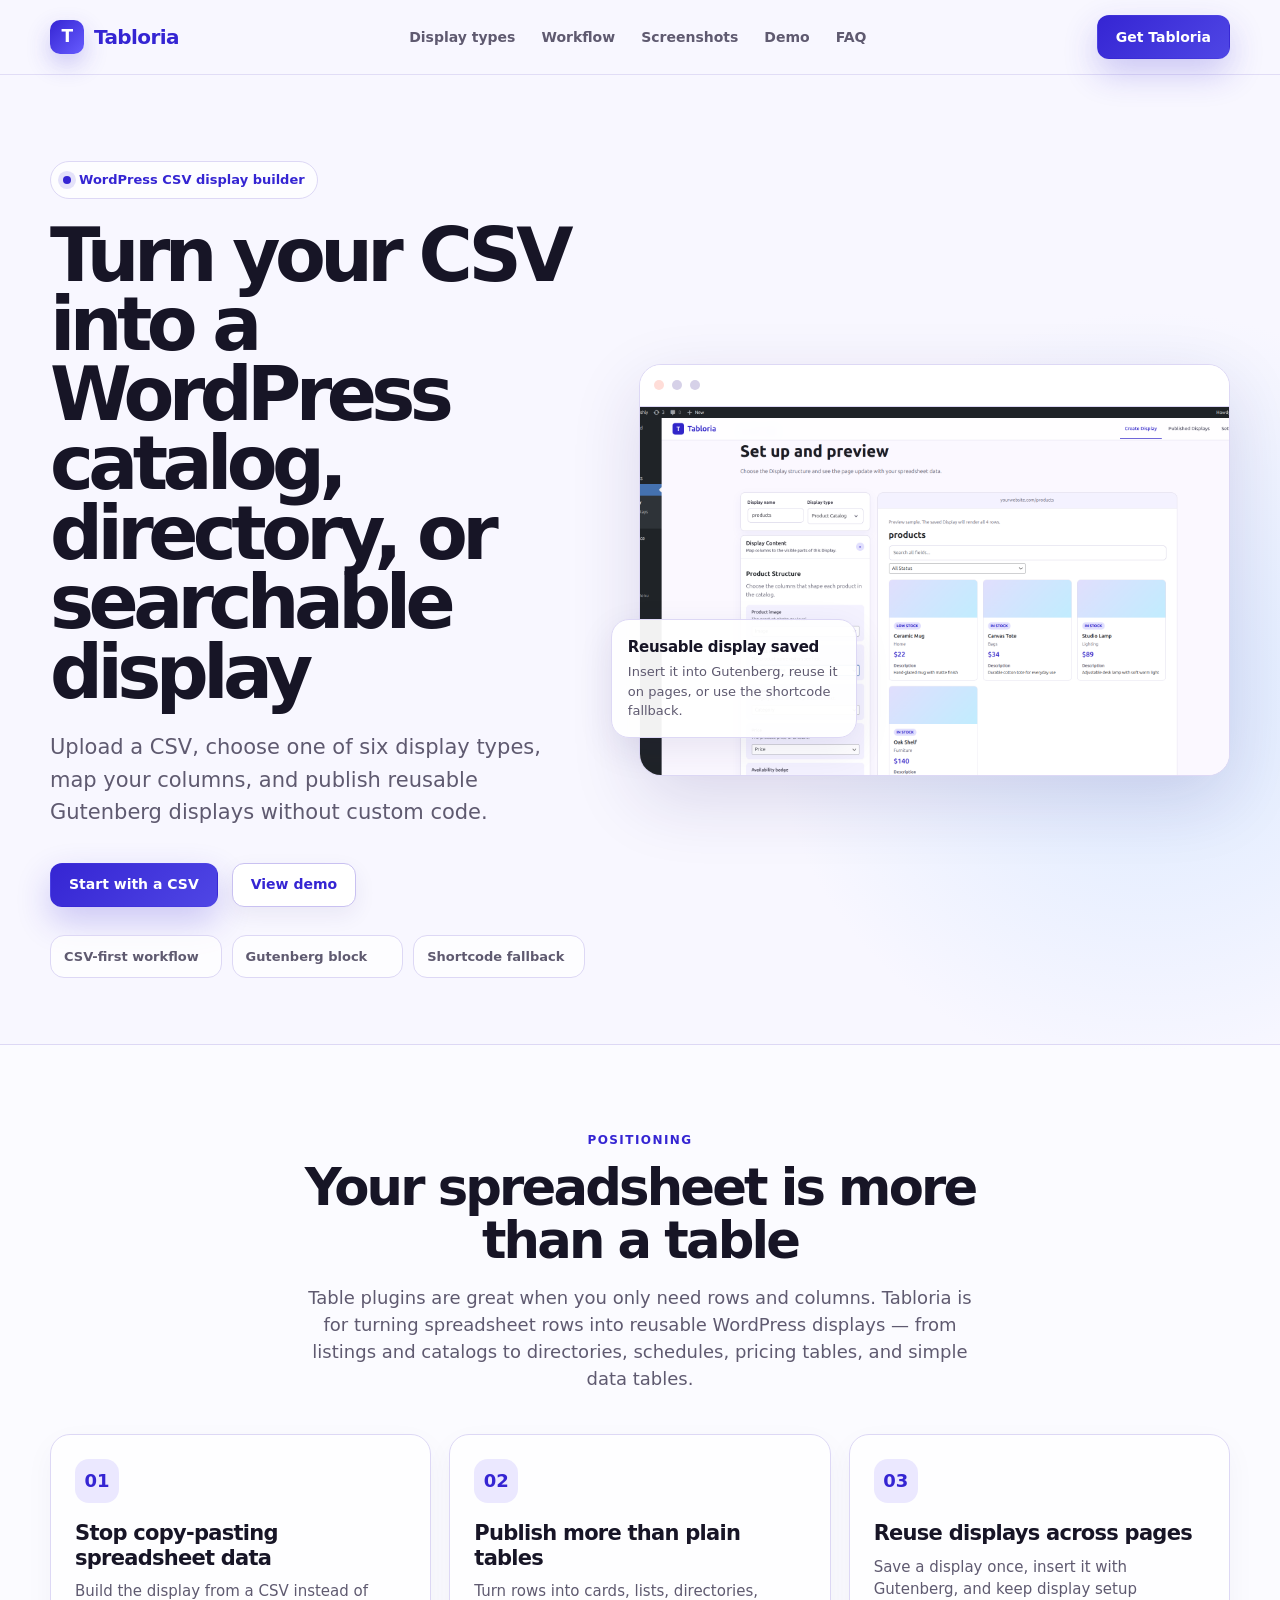
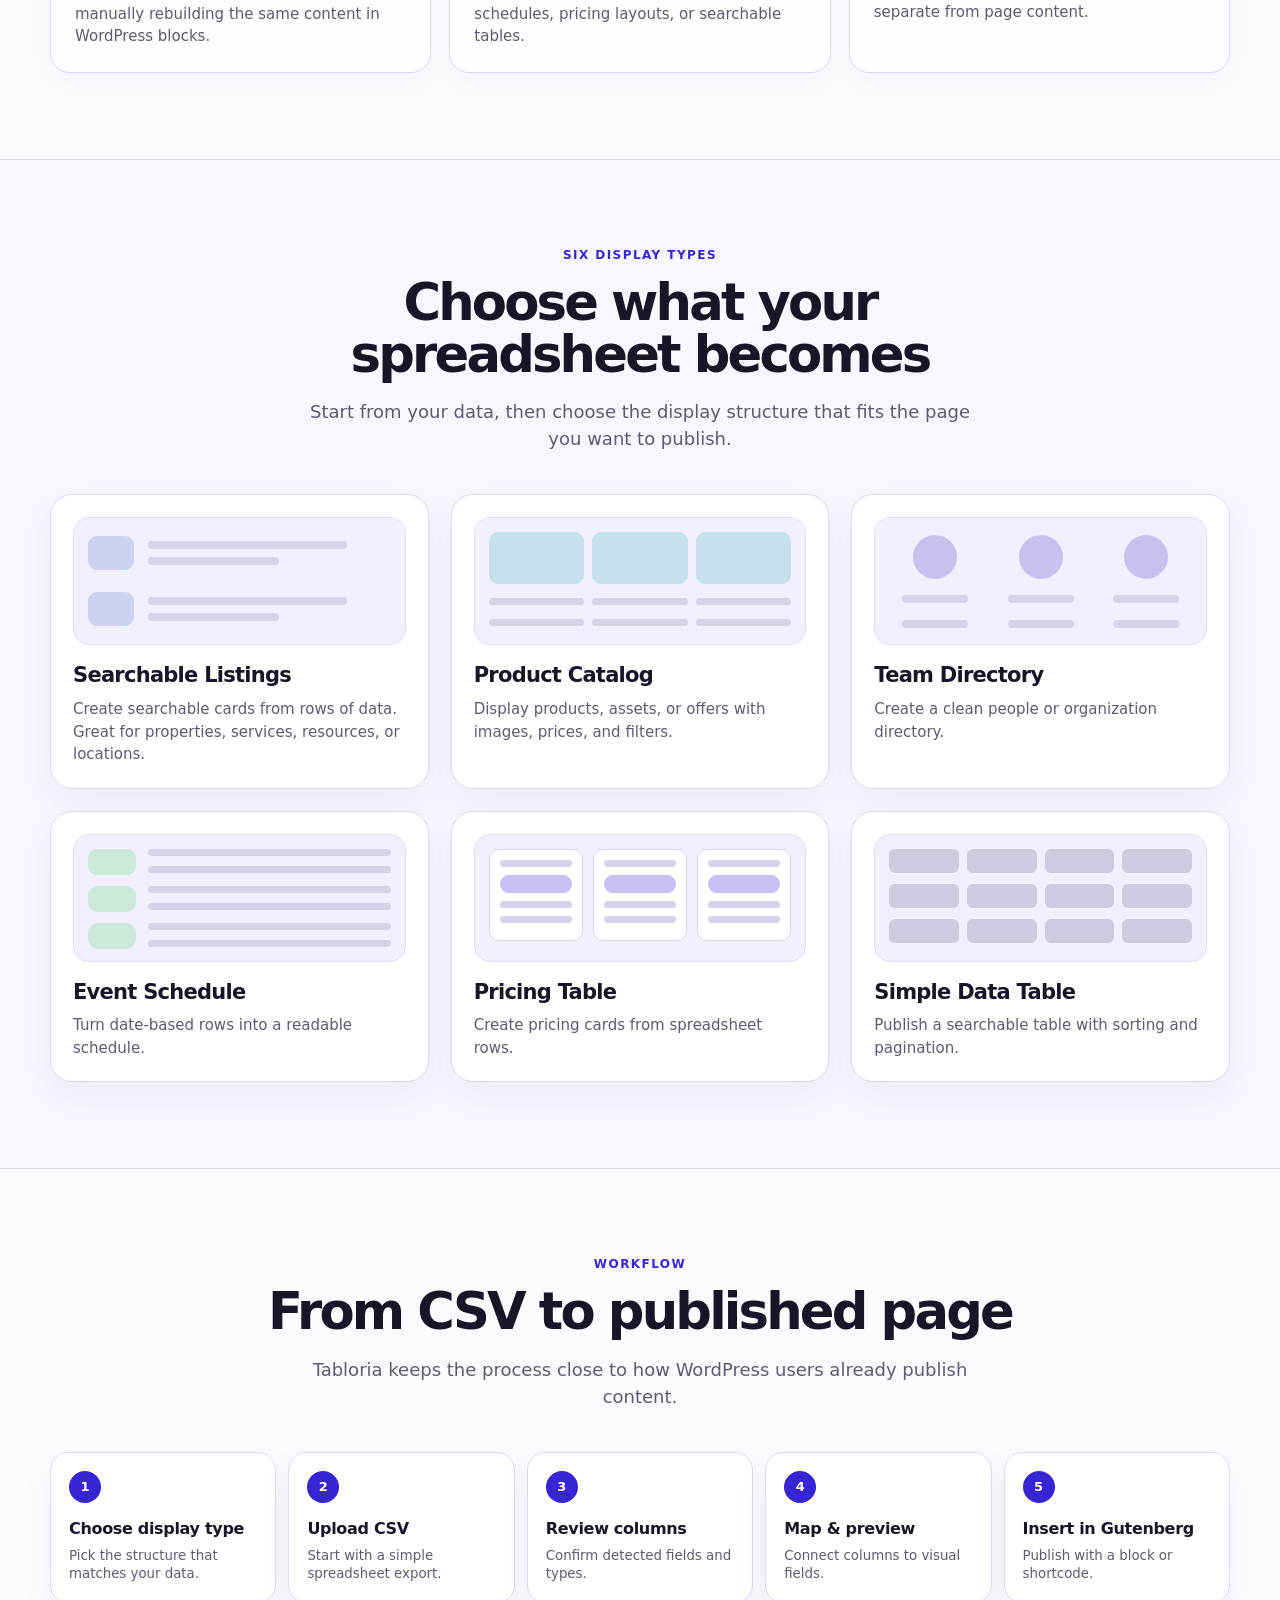
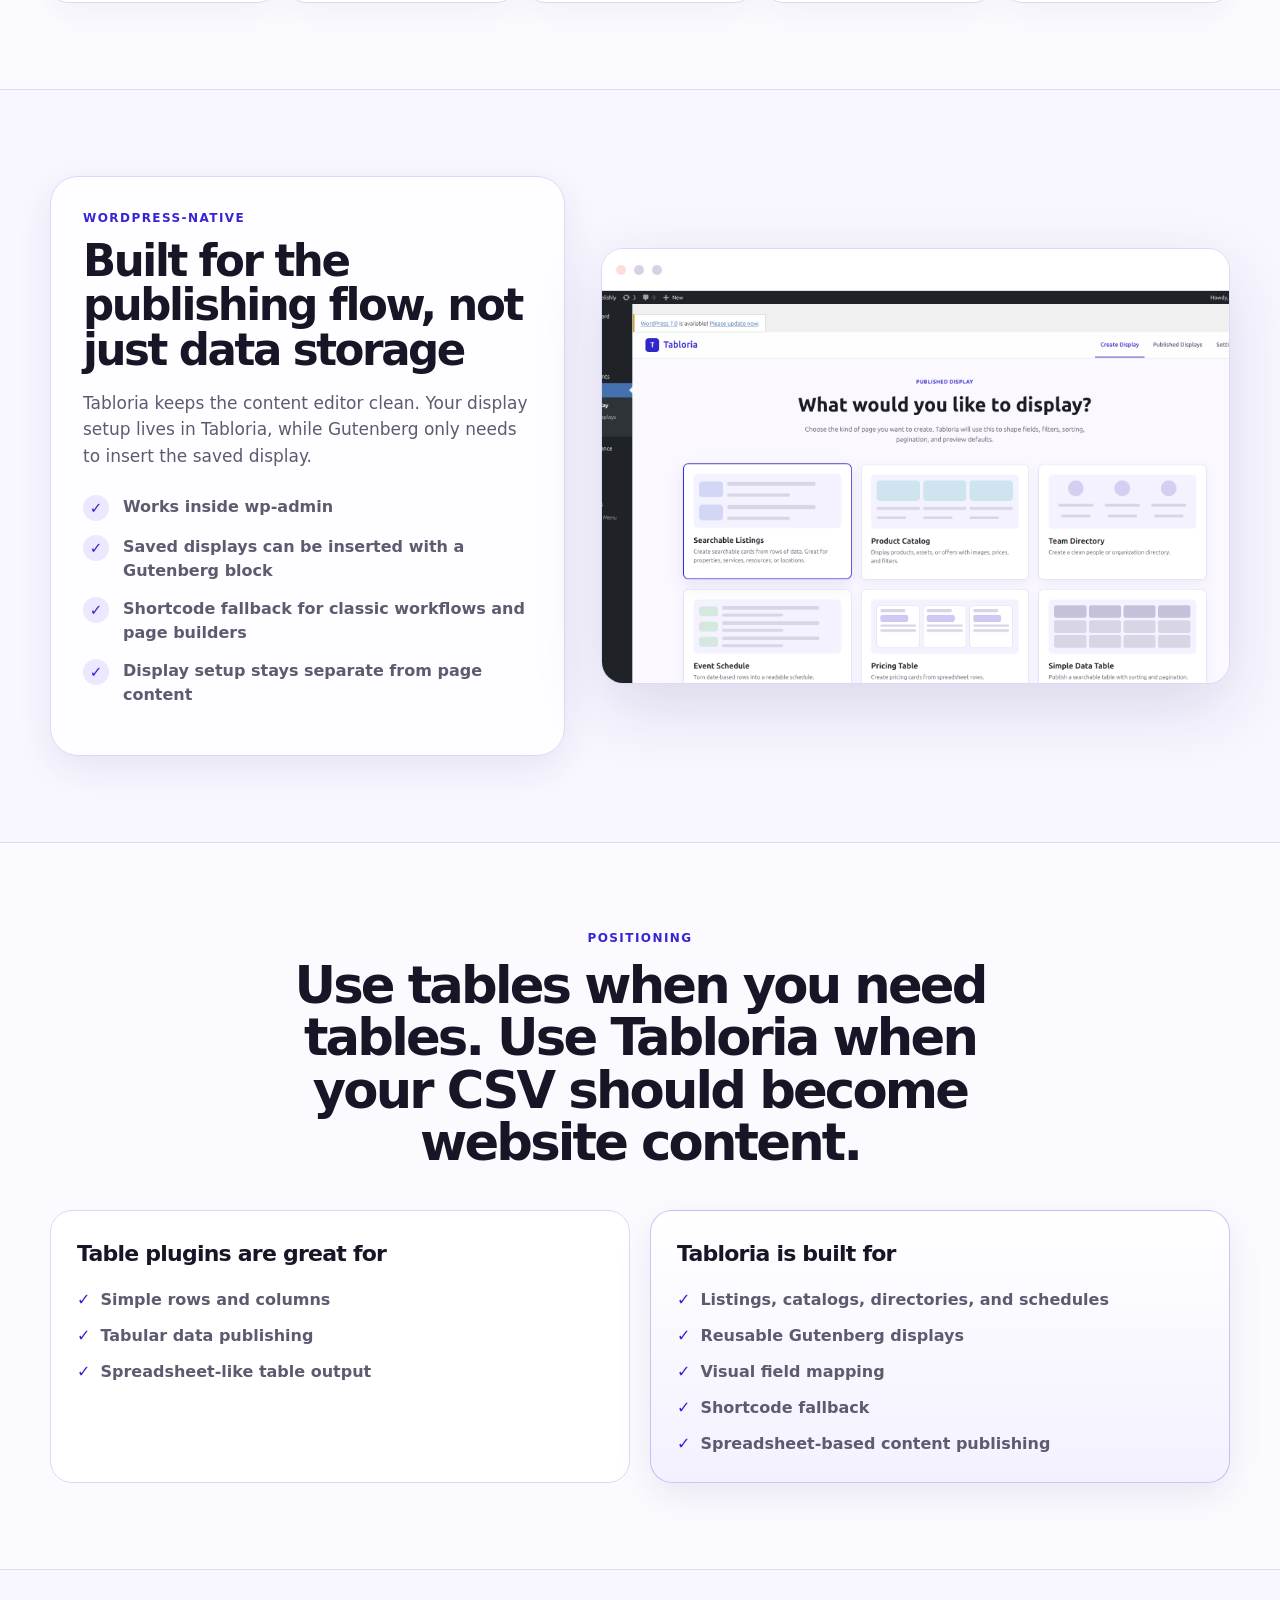
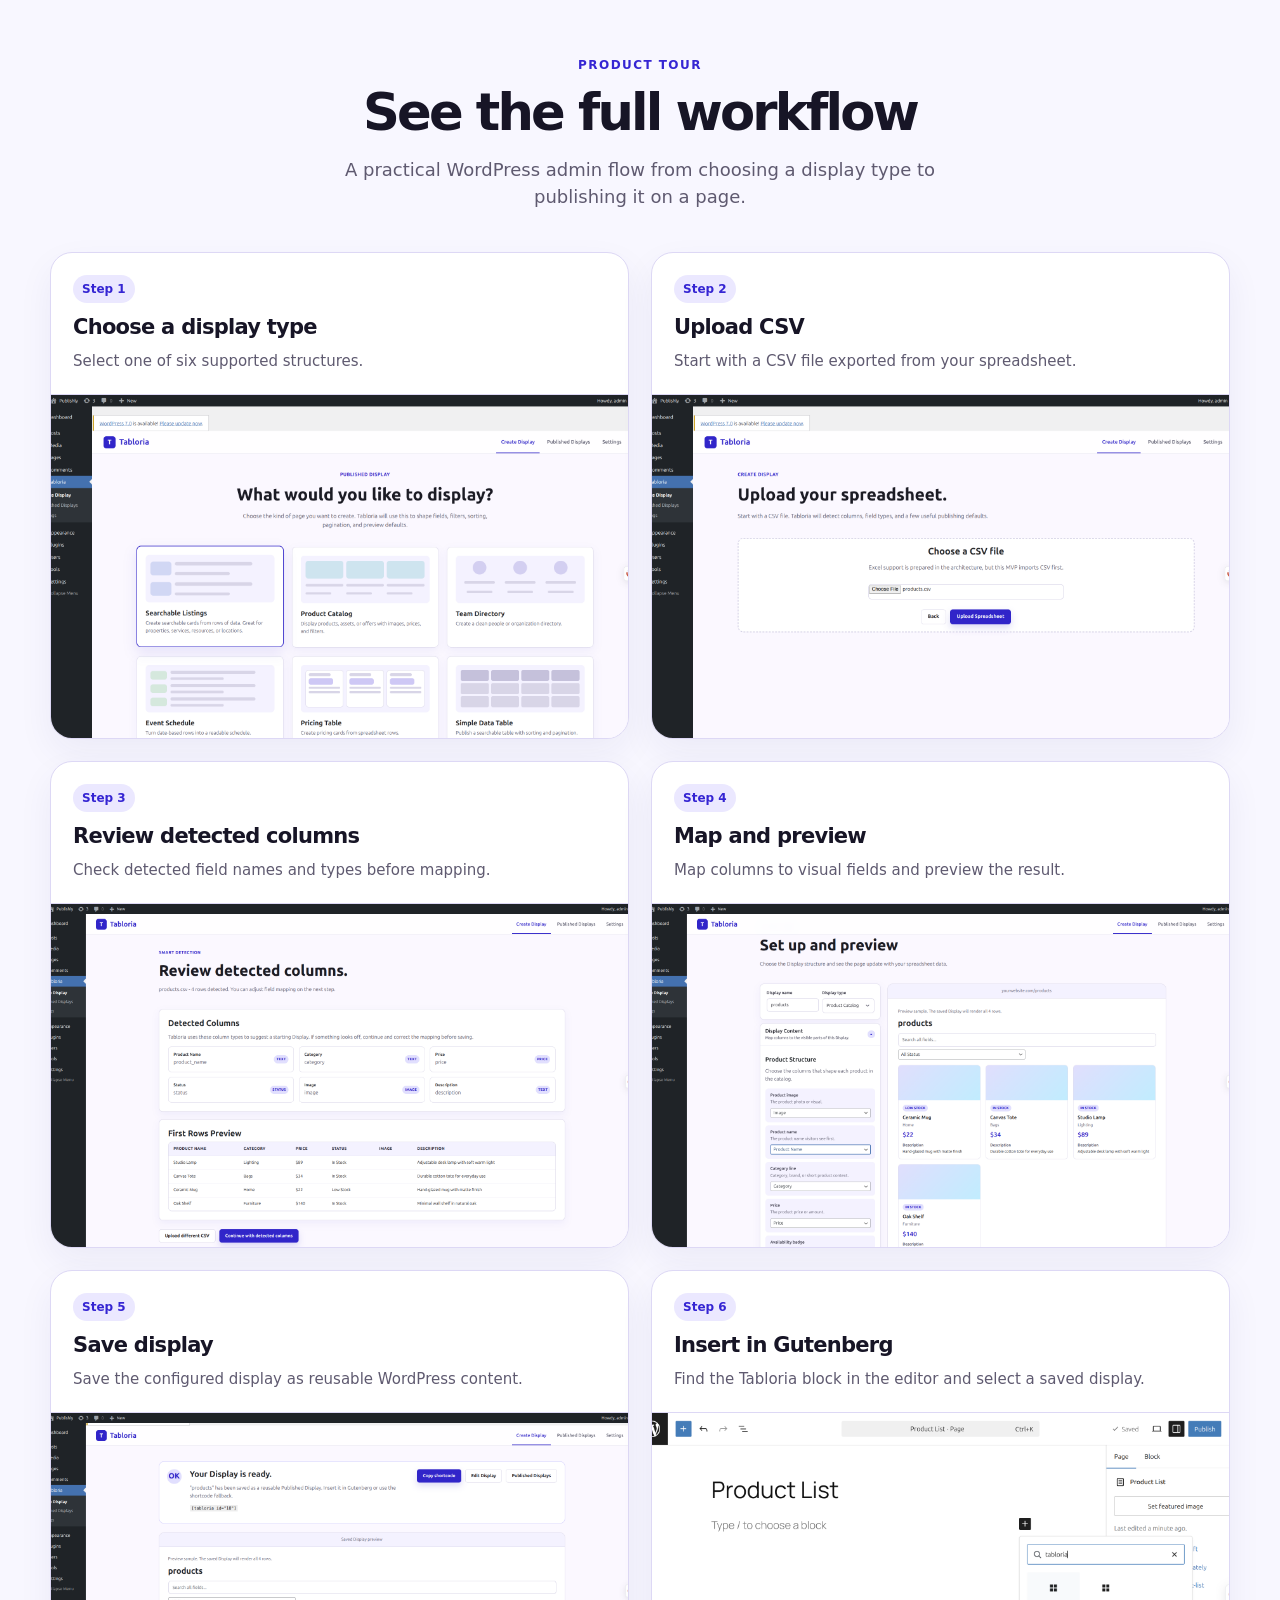
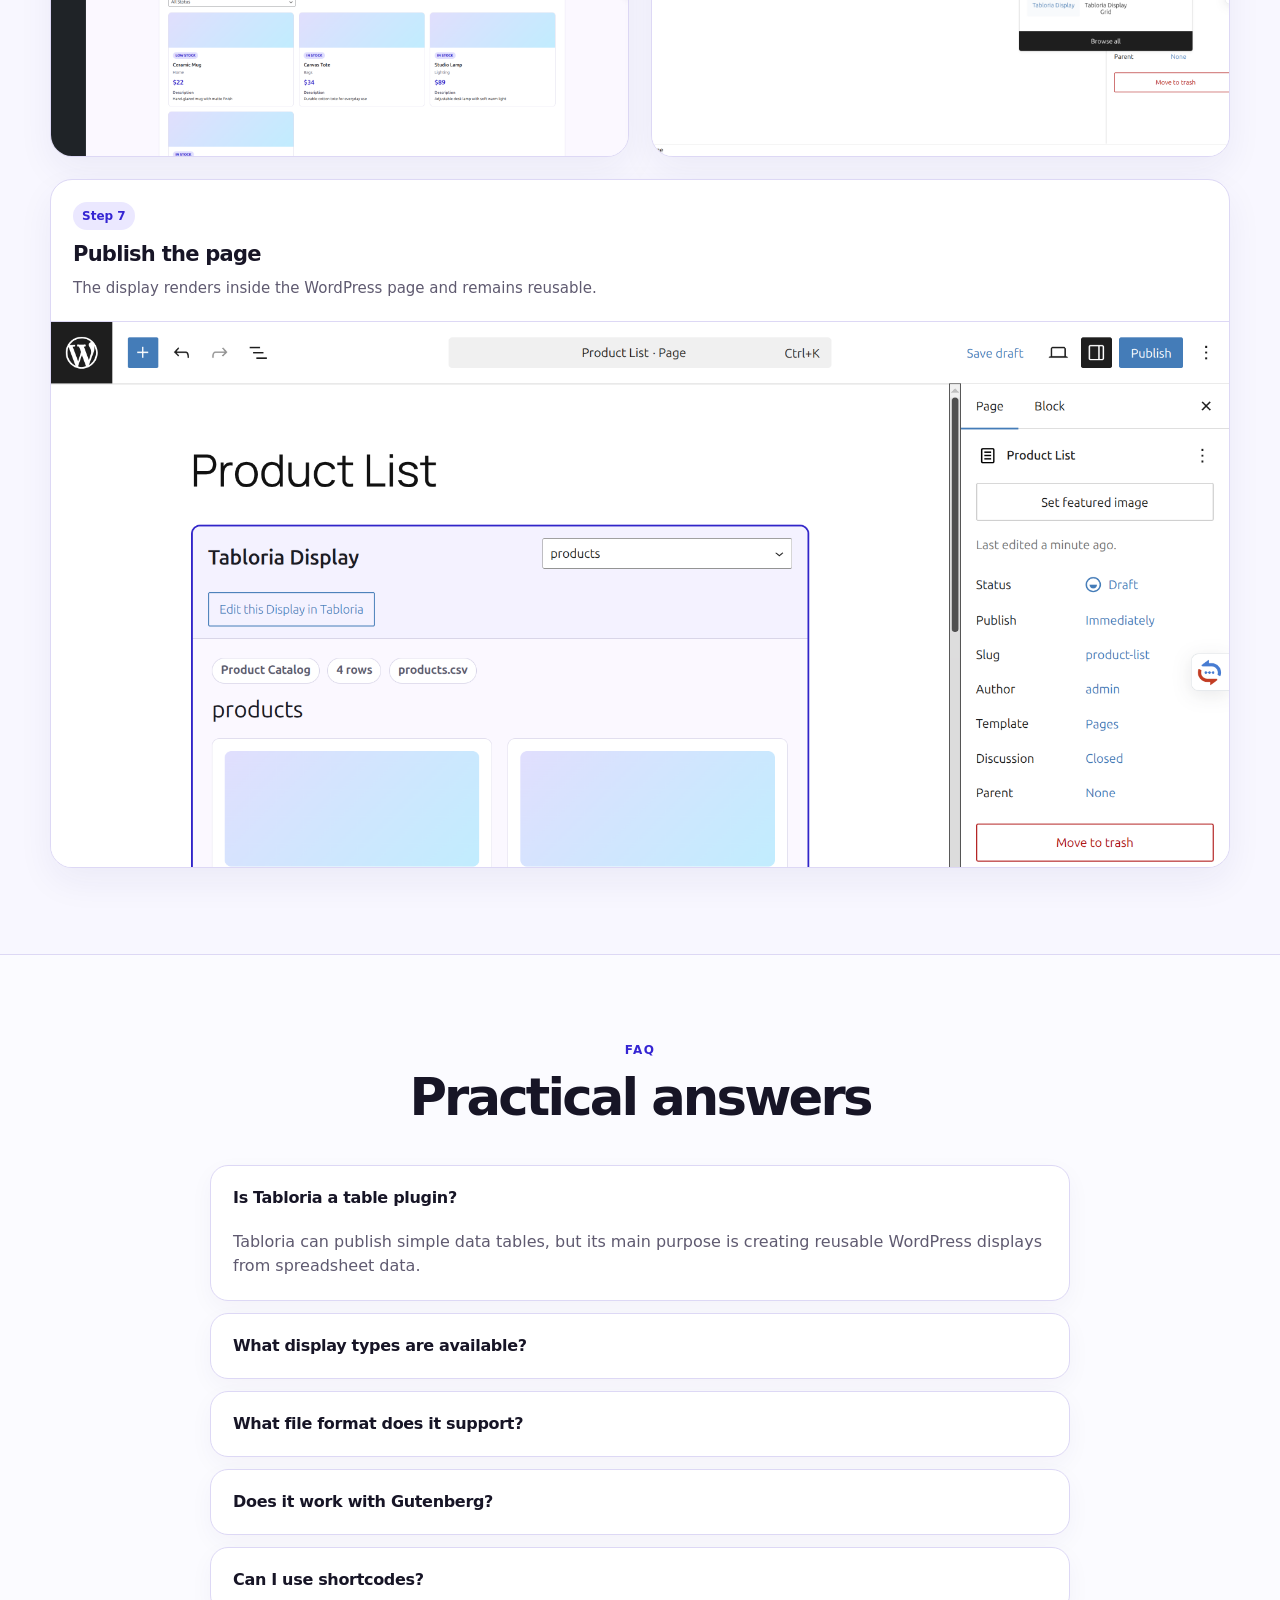
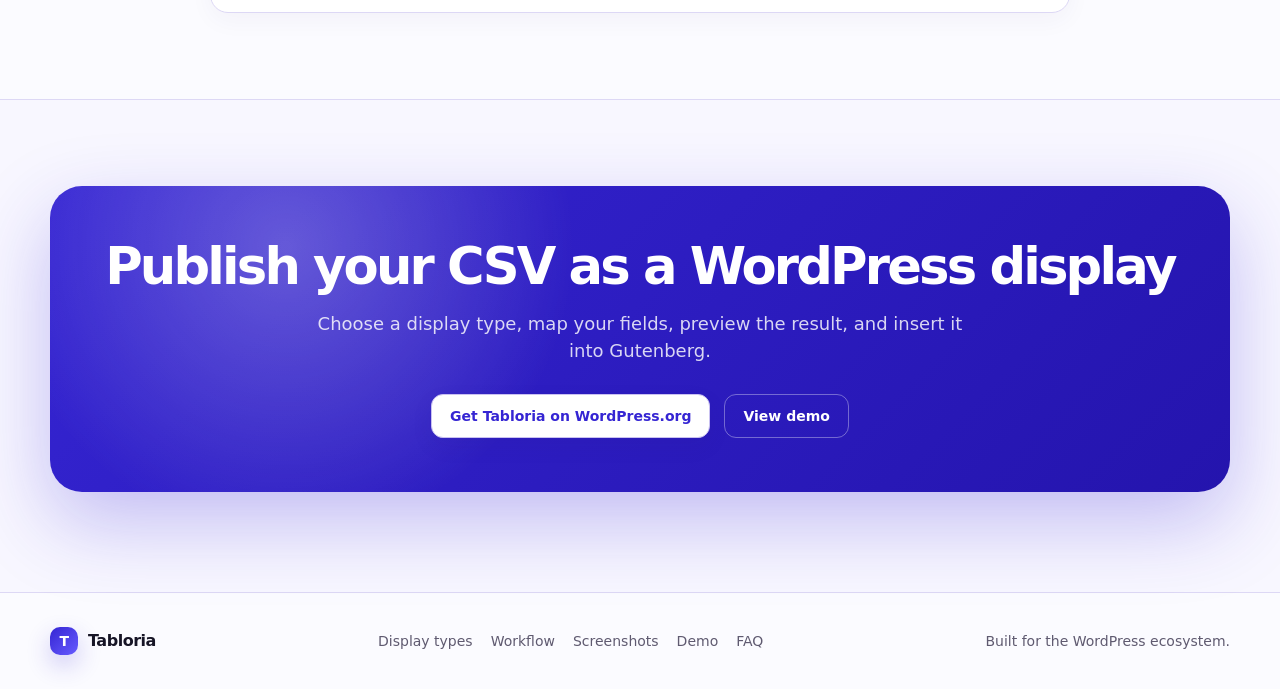
==== index.html @ e00e5e30 "first commit" ====
<!doctype html>
<html lang="en">
<head>
  <meta charset="utf-8" />
  <meta name="viewport" content="width=device-width, initial-scale=1" />
  <title>Tabloria — Turn CSV files into WordPress displays</title>
  <meta name="description" content="Tabloria turns CSV data into reusable WordPress displays: searchable listings, product catalogs, directories, schedules, pricing tables, and simple data tables." />

  <style>
    :root {
      --bg: #f8f7ff;
      --bg-soft: #f1efff;
      --surface: #ffffff;
      --surface-2: #fbfbff;
      --text: #171526;
      --muted: #5f5a70;
      --muted-2: #7d7890;
      --line: #ddd8f5;
      --line-strong: #c9c1f1;
      --primary: #3525d3;
      --primary-2: #4f46e5;
      --primary-soft: #ebe8ff;
      --primary-soft-2: #f3f1ff;
      --success-soft: #e7fff2;
      --shadow: 0 24px 70px rgba(39, 31, 113, 0.14);
      --shadow-soft: 0 12px 36px rgba(39, 31, 113, 0.09);
      --radius-xl: 28px;
      --radius-lg: 20px;
      --radius-md: 14px;
      --max: 1180px;
    }

    * {
      box-sizing: border-box;
    }

    html {
      scroll-behavior: smooth;
    }

    body {
      margin: 0;
      font-family: Inter, ui-sans-serif, system-ui, -apple-system, BlinkMacSystemFont, "Segoe UI", sans-serif;
      color: var(--text);
      background:
        radial-gradient(circle at 15% -10%, rgba(79, 70, 229, 0.18), transparent 28rem),
        radial-gradient(circle at 90% 8%, rgba(191, 219, 254, 0.5), transparent 24rem),
        var(--bg);
      line-height: 1.5;
    }

    a {
      color: inherit;
      text-decoration: none;
    }

    img {
      max-width: 100%;
      display: block;
    }

    .container {
      width: min(var(--max), calc(100% - 40px));
      margin: 0 auto;
    }

    .nav {
      position: sticky;
      top: 0;
      z-index: 20;
      background: rgba(248, 247, 255, 0.82);
      backdrop-filter: blur(18px);
      border-bottom: 1px solid rgba(221, 216, 245, 0.82);
    }

    .nav-inner {
      height: 74px;
      display: flex;
      align-items: center;
      justify-content: space-between;
      gap: 24px;
    }

    .brand {
      display: inline-flex;
      align-items: center;
      gap: 10px;
      font-weight: 780;
      letter-spacing: -0.03em;
      font-size: 20px;
      color: var(--primary);
    }

    .brand-mark {
      width: 34px;
      height: 34px;
      display: grid;
      place-items: center;
      border-radius: 10px;
      color: white;
      background: linear-gradient(135deg, var(--primary), #675cff);
      box-shadow: 0 10px 24px rgba(53, 37, 211, 0.24);
      font-size: 17px;
      font-weight: 800;
    }

    .nav-links {
      display: flex;
      align-items: center;
      gap: 26px;
      color: var(--muted);
      font-weight: 650;
      font-size: 14px;
    }

    .nav-links a:hover {
      color: var(--primary);
    }

    .actions {
      display: flex;
      align-items: center;
      gap: 12px;
    }

    .btn {
      display: inline-flex;
      justify-content: center;
      align-items: center;
      gap: 8px;
      min-height: 44px;
      padding: 0 18px;
      border-radius: 12px;
      border: 1px solid transparent;
      font-weight: 760;
      font-size: 14px;
      cursor: pointer;
      transition: transform 0.16s ease, box-shadow 0.16s ease, background 0.16s ease;
      white-space: nowrap;
    }

    .btn:hover {
      transform: translateY(-1px);
    }

    .btn-primary {
      color: white;
      background: linear-gradient(135deg, var(--primary), var(--primary-2));
      box-shadow: 0 14px 34px rgba(53, 37, 211, 0.24);
    }

    .btn-secondary {
      color: var(--primary);
      background: white;
      border-color: var(--line-strong);
      box-shadow: 0 8px 22px rgba(39, 31, 113, 0.07);
    }

    .btn-ghost {
      color: var(--muted);
      background: transparent;
      border-color: rgba(201, 193, 241, 0.9);
    }

    .hero {
      padding: 86px 0 66px;
    }

    .hero-grid {
      display: grid;
      grid-template-columns: minmax(0, 0.95fr) minmax(0, 1.05fr);
      gap: 54px;
      align-items: center;
    }

    .eyebrow {
      display: inline-flex;
      align-items: center;
      gap: 8px;
      padding: 8px 12px;
      border: 1px solid var(--line);
      border-radius: 999px;
      background: rgba(255, 255, 255, 0.76);
      color: var(--primary);
      font-weight: 760;
      font-size: 13px;
      margin-bottom: 22px;
    }

    .eyebrow-dot {
      width: 8px;
      height: 8px;
      border-radius: 999px;
      background: var(--primary);
      box-shadow: 0 0 0 5px rgba(53, 37, 211, 0.12);
    }

    h1 {
      margin: 0;
      max-width: 740px;
      font-size: clamp(44px, 6vw, 74px);
      line-height: 0.94;
      letter-spacing: -0.075em;
      font-weight: 850;
    }

    .lead {
      margin: 24px 0 0;
      max-width: 660px;
      color: var(--muted);
      font-size: clamp(18px, 2vw, 21px);
      line-height: 1.55;
    }

    .hero-actions {
      display: flex;
      flex-wrap: wrap;
      gap: 14px;
      margin-top: 34px;
    }

    .hero-points {
      display: grid;
      grid-template-columns: repeat(3, minmax(0, 1fr));
      gap: 10px;
      margin-top: 28px;
      max-width: 600px;
    }

    .hero-point {
      padding: 11px 13px;
      border-radius: 14px;
      border: 1px solid var(--line);
      background: rgba(255, 255, 255, 0.72);
      color: var(--muted);
      font-size: 13px;
      font-weight: 700;
    }

    .hero-visual {
      position: relative;
    }

    .browser {
      border: 1px solid var(--line);
      border-radius: 22px;
      background: var(--surface);
      box-shadow: var(--shadow);
      overflow: hidden;
    }

    .browser-top {
      height: 42px;
      display: flex;
      align-items: center;
      gap: 8px;
      padding: 0 14px;
      border-bottom: 1px solid var(--line);
      background: #fff;
    }

    .dot {
      width: 10px;
      height: 10px;
      border-radius: 999px;
      background: #d6d1e8;
    }

    .dot:first-child {
      background: #ffddd8;
    }

    .browser img {
      width: 100%;
      aspect-ratio: 16 / 10;
      object-fit: cover;
      object-position: center top;
    }

    .float-card {
      position: absolute;
      left: -28px;
      bottom: 38px;
      width: 246px;
      padding: 16px;
      border-radius: 18px;
      border: 1px solid var(--line);
      background: rgba(255, 255, 255, 0.94);
      box-shadow: var(--shadow-soft);
    }

    .float-card strong {
      display: block;
      font-size: 15px;
      letter-spacing: -0.02em;
    }

    .float-card span {
      display: block;
      margin-top: 4px;
      color: var(--muted);
      font-size: 13px;
    }

    .section {
      padding: 86px 0;
    }

    .section.alt {
      background: rgba(255, 255, 255, 0.55);
      border-top: 1px solid var(--line);
      border-bottom: 1px solid var(--line);
    }

    .section-head {
      text-align: center;
      margin: 0 auto 42px;
      max-width: 760px;
    }

    .kicker {
      color: var(--primary);
      text-transform: uppercase;
      letter-spacing: 0.12em;
      font-size: 12px;
      font-weight: 820;
      margin-bottom: 12px;
    }

    h2 {
      margin: 0;
      font-size: clamp(34px, 4vw, 52px);
      line-height: 1.02;
      letter-spacing: -0.055em;
      font-weight: 840;
    }

    .section-head p {
      margin: 18px auto 0;
      color: var(--muted);
      font-size: 18px;
      max-width: 680px;
    }

    .value-grid {
      display: grid;
      grid-template-columns: repeat(3, minmax(0, 1fr));
      gap: 18px;
    }

    .value-card {
      padding: 24px;
      border-radius: var(--radius-lg);
      border: 1px solid var(--line);
      background: rgba(255, 255, 255, 0.8);
      box-shadow: 0 10px 30px rgba(39, 31, 113, 0.04);
    }

    .icon {
      width: 44px;
      height: 44px;
      display: grid;
      place-items: center;
      border-radius: 14px;
      background: var(--primary-soft);
      color: var(--primary);
      font-weight: 800;
      font-size: 18px;
      margin-bottom: 18px;
    }

    .value-card h3,
    .display-card h3,
    .tour-card h3 {
      margin: 0;
      font-size: 21px;
      letter-spacing: -0.035em;
      line-height: 1.18;
    }

    .value-card p,
    .display-card p,
    .tour-card p {
      margin: 10px 0 0;
      color: var(--muted);
      font-size: 15px;
    }

    .display-grid {
      display: grid;
      grid-template-columns: repeat(3, minmax(0, 1fr));
      gap: 22px;
    }

    .display-card {
      padding: 22px;
      border-radius: 22px;
      border: 1px solid var(--line);
      background: white;
      box-shadow: 0 14px 36px rgba(39, 31, 113, 0.06);
      transition: transform 0.16s ease, border-color 0.16s ease, box-shadow 0.16s ease;
    }

    .display-card:hover {
      transform: translateY(-3px);
      border-color: var(--primary);
      box-shadow: 0 20px 46px rgba(39, 31, 113, 0.12);
    }

    .display-thumb {
      height: 128px;
      border-radius: 16px;
      background: #f2f0ff;
      border: 1px solid #e3def7;
      margin-bottom: 18px;
      padding: 14px;
      overflow: hidden;
    }

    .skeleton-line,
    .skeleton-dot,
    .skeleton-block {
      background: #d7d2e8;
      border-radius: 999px;
    }

    .skeleton-block {
      border-radius: 9px;
    }

    .mock-list {
      display: grid;
      gap: 14px;
    }

    .mock-list-row {
      display: grid;
      grid-template-columns: 46px 1fr;
      gap: 14px;
      align-items: center;
    }

    .mock-list-row .skeleton-block {
      width: 46px;
      height: 34px;
      background: #cfd2ef;
    }

    .mock-list-row .lines {
      display: grid;
      gap: 8px;
    }

    .mock-list-row .lines .skeleton-line:first-child {
      width: 82%;
      height: 8px;
    }

    .mock-list-row .lines .skeleton-line:last-child {
      width: 54%;
      height: 8px;
    }

    .mock-catalog {
      display: grid;
      grid-template-columns: repeat(3, 1fr);
      gap: 8px;
    }

    .mock-catalog .item {
      display: grid;
      gap: 9px;
    }

    .mock-catalog .skeleton-block {
      height: 52px;
      background: #c8e0eb;
    }

    .mock-catalog .skeleton-line {
      height: 7px;
    }

    .mock-people {
      display: grid;
      grid-template-columns: repeat(3, 1fr);
      gap: 14px;
      text-align: center;
    }

    .mock-people .person {
      display: grid;
      place-items: center;
      gap: 12px;
    }

    .mock-people .skeleton-dot {
      width: 44px;
      height: 44px;
      background: #c8c1ef;
    }

    .mock-people .skeleton-line {
      height: 8px;
      width: 72%;
    }

    .mock-schedule {
      display: grid;
      gap: 11px;
    }

    .mock-schedule .row {
      display: grid;
      grid-template-columns: 48px 1fr;
      gap: 12px;
    }

    .mock-schedule .skeleton-block {
      height: 26px;
      background: #cde8d8;
    }

    .mock-schedule .lines {
      display: grid;
      gap: 8px;
    }

    .mock-schedule .skeleton-line {
      height: 7px;
    }

    .mock-pricing {
      display: grid;
      grid-template-columns: repeat(3, 1fr);
      gap: 10px;
    }

    .mock-price-card {
      height: 92px;
      border-radius: 10px;
      border: 1px solid #d9d3f0;
      background: #fff;
      padding: 10px;
      display: grid;
      align-content: start;
      gap: 8px;
    }

    .mock-price-card .skeleton-line {
      height: 7px;
    }

    .mock-price-card .skeleton-block {
      height: 18px;
      background: #c9c0f4;
    }

    .mock-table {
      display: grid;
      gap: 8px;
    }

    .mock-table .table-row {
      display: grid;
      grid-template-columns: repeat(4, 1fr);
      gap: 8px;
    }

    .mock-table .skeleton-block {
      height: 24px;
      background: #cfcade;
      border-radius: 6px;
    }

    .workflow {
      display: grid;
      grid-template-columns: repeat(5, minmax(0, 1fr));
      gap: 12px;
      align-items: stretch;
      margin-top: 34px;
    }

    .workflow-step {
      position: relative;
      padding: 18px;
      border-radius: 18px;
      background: white;
      border: 1px solid var(--line);
      box-shadow: 0 12px 34px rgba(39, 31, 113, 0.05);
    }

    .step-no {
      width: 32px;
      height: 32px;
      display: grid;
      place-items: center;
      border-radius: 999px;
      background: var(--primary);
      color: #fff;
      font-weight: 800;
      font-size: 13px;
      margin-bottom: 14px;
    }

    .workflow-step strong {
      display: block;
      letter-spacing: -0.02em;
    }

    .workflow-step small {
      display: block;
      margin-top: 6px;
      color: var(--muted);
      line-height: 1.4;
    }

    .feature-split {
      display: grid;
      grid-template-columns: 0.9fr 1.1fr;
      gap: 36px;
      align-items: center;
    }

    .panel {
      padding: 32px;
      border: 1px solid var(--line);
      border-radius: var(--radius-xl);
      background: rgba(255, 255, 255, 0.82);
      box-shadow: var(--shadow-soft);
    }

    .panel h2 {
      font-size: clamp(30px, 3.4vw, 44px);
    }

    .check-list {
      display: grid;
      gap: 14px;
      margin-top: 26px;
      padding: 0;
      list-style: none;
    }

    .check-list li {
      display: grid;
      grid-template-columns: 28px 1fr;
      gap: 12px;
      color: var(--muted);
      font-weight: 620;
    }

    .check {
      width: 26px;
      height: 26px;
      display: grid;
      place-items: center;
      border-radius: 999px;
      color: var(--primary);
      background: var(--primary-soft);
      font-size: 15px;
      font-weight: 900;
    }

    .comparison {
      display: grid;
      grid-template-columns: repeat(2, minmax(0, 1fr));
      gap: 20px;
      margin-top: 36px;
    }

    .compare-card {
      padding: 26px;
      border-radius: 22px;
      background: white;
      border: 1px solid var(--line);
    }

    .compare-card.primary {
      background: linear-gradient(180deg, #fff, var(--primary-soft-2));
      border-color: rgba(53, 37, 211, 0.25);
      box-shadow: var(--shadow-soft);
    }

    .compare-card h3 {
      margin: 0 0 18px;
      font-size: 22px;
      letter-spacing: -0.035em;
    }

    .compare-card ul {
      margin: 0;
      padding: 0;
      list-style: none;
      display: grid;
      gap: 12px;
      color: var(--muted);
      font-weight: 620;
    }

    .compare-card li {
      display: flex;
      gap: 10px;
      align-items: flex-start;
    }

    .compare-card .mark {
      color: var(--primary);
      font-weight: 900;
    }

    .tour-grid {
      display: grid;
      grid-template-columns: repeat(2, minmax(0, 1fr));
      gap: 22px;
    }

    .tour-card {
      overflow: hidden;
      border-radius: 22px;
      border: 1px solid var(--line);
      background: white;
      box-shadow: 0 14px 36px rgba(39, 31, 113, 0.06);
    }

    .tour-copy {
      padding: 22px;
      border-bottom: 1px solid var(--line);
    }

    .step-pill {
      display: inline-flex;
      margin-bottom: 12px;
      border-radius: 999px;
      padding: 5px 9px;
      background: var(--primary-soft);
      color: var(--primary);
      font-size: 12px;
      font-weight: 820;
    }

    .tour-card img {
      width: 100%;
      aspect-ratio: 16 / 9.5;
      object-fit: cover;
      object-position: center top;
      background: var(--primary-soft-2);
    }

    .tour-card.wide {
      grid-column: 1 / -1;
    }

    .tour-card.wide img {
      aspect-ratio: 16 / 7.4;
    }

    .faq {
      display: grid;
      gap: 12px;
      max-width: 860px;
      margin: 0 auto;
    }

    details {
      border-radius: 18px;
      border: 1px solid var(--line);
      background: white;
      box-shadow: 0 8px 24px rgba(39, 31, 113, 0.04);
      overflow: hidden;
    }

    summary {
      cursor: pointer;
      padding: 20px 22px;
      font-weight: 780;
      letter-spacing: -0.02em;
      list-style: none;
    }

    summary::-webkit-details-marker {
      display: none;
    }

    details p {
      margin: 0;
      padding: 0 22px 22px;
      color: var(--muted);
    }

    .cta {
      padding: 86px 0 100px;
    }

    .cta-box {
      position: relative;
      overflow: hidden;
      text-align: center;
      padding: 54px 28px;
      border-radius: 32px;
      color: white;
      background:
        radial-gradient(circle at 20% 20%, rgba(255,255,255,0.25), transparent 18rem),
        linear-gradient(135deg, var(--primary), #2414ad);
      box-shadow: 0 30px 80px rgba(53, 37, 211, 0.28);
    }

    .cta-box h2 {
      color: white;
    }

    .cta-box p {
      color: rgba(255,255,255,0.82);
      margin: 18px auto 0;
      font-size: 18px;
      max-width: 660px;
    }

    .cta-actions {
      display: flex;
      justify-content: center;
      flex-wrap: wrap;
      gap: 14px;
      margin-top: 30px;
    }

    footer {
      padding: 34px 0;
      border-top: 1px solid var(--line);
      color: var(--muted);
      background: rgba(255, 255, 255, 0.54);
      font-size: 14px;
    }

    .footer-inner {
      display: flex;
      align-items: center;
      justify-content: space-between;
      gap: 18px;
    }

    .footer-links {
      display: flex;
      gap: 18px;
      flex-wrap: wrap;
    }

    @media (max-width: 980px) {
      .hero-grid,
      .feature-split {
        grid-template-columns: 1fr;
      }

      .hero {
        padding-top: 54px;
      }

      .float-card {
        display: none;
      }

      .value-grid,
      .display-grid,
      .workflow {
        grid-template-columns: 1fr;
      }

      .workflow-step {
        display: grid;
        grid-template-columns: 48px 1fr;
        align-items: center;
        column-gap: 12px;
      }

      .workflow-step .step-no {
        margin: 0;
      }

      .comparison,
      .tour-grid {
        grid-template-columns: 1fr;
      }

      .tour-card.wide {
        grid-column: auto;
      }

      .tour-card.wide img {
        aspect-ratio: 16 / 9.5;
      }
    }

    @media (max-width: 740px) {
      .container {
        width: min(100% - 28px, var(--max));
      }

      .nav-inner {
        height: 66px;
      }

      .nav-links {
        display: none;
      }

      .actions .btn-ghost {
        display: none;
      }

      .hero-points {
        grid-template-columns: 1fr;
      }

      .hero-actions,
      .cta-actions {
        flex-direction: column;
      }

      .btn {
        width: 100%;
      }

      .section {
        padding: 64px 0;
      }

      .display-thumb {
        height: 118px;
      }

      .footer-inner {
        align-items: flex-start;
        flex-direction: column;
      }
    }
  </style>
</head>

<body>
  <header class="nav">
    <div class="container nav-inner">
      <a class="brand" href="index.html">
        <span class="brand-mark">T</span>
        <span>Tabloria</span>
      </a>

      <nav class="nav-links" aria-label="Main navigation">
        <a href="#display-types">Display types</a>
        <a href="#workflow">Workflow</a>
        <a href="#screenshots">Screenshots</a>
        <a href="demo.html">Demo</a>
        <a href="#faq">FAQ</a>
      </nav>

      <div class="actions">
        <a class="btn btn-primary" href="https://wordpress.org/plugins/tabloria-searchable-displays/" target="_blank" rel="noopener" target="_blank" rel="noopener">Get Tabloria</a>
      </div>
    </div>
  </header>

  <main>
    <section class="hero">
      <div class="container hero-grid">
        <div>
          <div class="eyebrow"><span class="eyebrow-dot"></span> WordPress CSV display builder</div>
          <h1>Turn your CSV into a WordPress catalog, directory, or searchable display</h1>
          <p class="lead">
            Upload a CSV, choose one of six display types, map your columns, and publish reusable Gutenberg displays without custom code.
          </p>

          <div class="hero-actions">
            <a class="btn btn-primary" href="#cta">Start with a CSV</a>
            <a class="btn btn-secondary" href="demo.html">View demo</a>
          </div>

          <div class="hero-points" aria-label="Product highlights">
            <div class="hero-point">CSV-first workflow</div>
            <div class="hero-point">Gutenberg block</div>
            <div class="hero-point">Shortcode fallback</div>
          </div>
        </div>

        <div class="hero-visual">
          <div class="browser">
            <div class="browser-top"><span class="dot"></span><span class="dot"></span><span class="dot"></span></div>
            <img src="image4.png" alt="Tabloria setup and preview screen inside WordPress admin" />
          </div>

          <div class="float-card">
            <strong>Reusable display saved</strong>
            <span>Insert it into Gutenberg, reuse it on pages, or use the shortcode fallback.</span>
          </div>
        </div>
      </div>
    </section>

    <section class="section alt">
      <div class="container">
        <div class="section-head">
          <div class="kicker">Positioning</div>
          <h2>Your spreadsheet is more than a table</h2>
          <p>
            Table plugins are great when you only need rows and columns. Tabloria is for turning spreadsheet rows into reusable WordPress displays — from listings and catalogs to directories, schedules, pricing tables, and simple data tables.
          </p>
        </div>

        <div class="value-grid">
          <article class="value-card">
            <div class="icon">01</div>
            <h3>Stop copy-pasting spreadsheet data</h3>
            <p>Build the display from a CSV instead of manually rebuilding the same content in WordPress blocks.</p>
          </article>

          <article class="value-card">
            <div class="icon">02</div>
            <h3>Publish more than plain tables</h3>
            <p>Turn rows into cards, lists, directories, schedules, pricing layouts, or searchable tables.</p>
          </article>

          <article class="value-card">
            <div class="icon">03</div>
            <h3>Reuse displays across pages</h3>
            <p>Save a display once, insert it with Gutenberg, and keep display setup separate from page content.</p>
          </article>
        </div>
      </div>
    </section>

    <section class="section" id="display-types">
      <div class="container">
        <div class="section-head">
          <div class="kicker">Six display types</div>
          <h2>Choose what your spreadsheet becomes</h2>
          <p>Start from your data, then choose the display structure that fits the page you want to publish.</p>
        </div>

        <div class="display-grid">
          <article class="display-card">
            <div class="display-thumb mock-list">
              <div class="mock-list-row"><div class="skeleton-block"></div><div class="lines"><div class="skeleton-line"></div><div class="skeleton-line"></div></div></div>
              <div class="mock-list-row"><div class="skeleton-block"></div><div class="lines"><div class="skeleton-line"></div><div class="skeleton-line"></div></div></div>
            </div>
            <h3>Searchable Listings</h3>
            <p>Create searchable cards from rows of data. Great for properties, services, resources, or locations.</p>
          </article>

          <article class="display-card">
            <div class="display-thumb mock-catalog">
              <div class="item"><div class="skeleton-block"></div><div class="skeleton-line"></div><div class="skeleton-line"></div></div>
              <div class="item"><div class="skeleton-block"></div><div class="skeleton-line"></div><div class="skeleton-line"></div></div>
              <div class="item"><div class="skeleton-block"></div><div class="skeleton-line"></div><div class="skeleton-line"></div></div>
            </div>
            <h3>Product Catalog</h3>
            <p>Display products, assets, or offers with images, prices, and filters.</p>
          </article>

          <article class="display-card">
            <div class="display-thumb mock-people">
              <div class="person"><div class="skeleton-dot"></div><div class="skeleton-line"></div><div class="skeleton-line"></div></div>
              <div class="person"><div class="skeleton-dot"></div><div class="skeleton-line"></div><div class="skeleton-line"></div></div>
              <div class="person"><div class="skeleton-dot"></div><div class="skeleton-line"></div><div class="skeleton-line"></div></div>
            </div>
            <h3>Team Directory</h3>
            <p>Create a clean people or organization directory.</p>
          </article>

          <article class="display-card">
            <div class="display-thumb mock-schedule">
              <div class="row"><div class="skeleton-block"></div><div class="lines"><div class="skeleton-line"></div><div class="skeleton-line"></div></div></div>
              <div class="row"><div class="skeleton-block"></div><div class="lines"><div class="skeleton-line"></div><div class="skeleton-line"></div></div></div>
              <div class="row"><div class="skeleton-block"></div><div class="lines"><div class="skeleton-line"></div><div class="skeleton-line"></div></div></div>
            </div>
            <h3>Event Schedule</h3>
            <p>Turn date-based rows into a readable schedule.</p>
          </article>

          <article class="display-card">
            <div class="display-thumb mock-pricing">
              <div class="mock-price-card"><div class="skeleton-line"></div><div class="skeleton-block"></div><div class="skeleton-line"></div><div class="skeleton-line"></div></div>
              <div class="mock-price-card"><div class="skeleton-line"></div><div class="skeleton-block"></div><div class="skeleton-line"></div><div class="skeleton-line"></div></div>
              <div class="mock-price-card"><div class="skeleton-line"></div><div class="skeleton-block"></div><div class="skeleton-line"></div><div class="skeleton-line"></div></div>
            </div>
            <h3>Pricing Table</h3>
            <p>Create pricing cards from spreadsheet rows.</p>
          </article>

          <article class="display-card">
            <div class="display-thumb mock-table">
              <div class="table-row"><div class="skeleton-block"></div><div class="skeleton-block"></div><div class="skeleton-block"></div><div class="skeleton-block"></div></div>
              <div class="table-row"><div class="skeleton-block"></div><div class="skeleton-block"></div><div class="skeleton-block"></div><div class="skeleton-block"></div></div>
              <div class="table-row"><div class="skeleton-block"></div><div class="skeleton-block"></div><div class="skeleton-block"></div><div class="skeleton-block"></div></div>
            </div>
            <h3>Simple Data Table</h3>
            <p>Publish a searchable table with sorting and pagination.</p>
          </article>
        </div>
      </div>
    </section>

    <section class="section alt" id="workflow">
      <div class="container">
        <div class="section-head">
          <div class="kicker">Workflow</div>
          <h2>From CSV to published page</h2>
          <p>Tabloria keeps the process close to how WordPress users already publish content.</p>
        </div>

        <div class="workflow">
          <article class="workflow-step">
            <div class="step-no">1</div>
            <div><strong>Choose display type</strong><small>Pick the structure that matches your data.</small></div>
          </article>
          <article class="workflow-step">
            <div class="step-no">2</div>
            <div><strong>Upload CSV</strong><small>Start with a simple spreadsheet export.</small></div>
          </article>
          <article class="workflow-step">
            <div class="step-no">3</div>
            <div><strong>Review columns</strong><small>Confirm detected fields and types.</small></div>
          </article>
          <article class="workflow-step">
            <div class="step-no">4</div>
            <div><strong>Map & preview</strong><small>Connect columns to visual fields.</small></div>
          </article>
          <article class="workflow-step">
            <div class="step-no">5</div>
            <div><strong>Insert in Gutenberg</strong><small>Publish with a block or shortcode.</small></div>
          </article>
        </div>
      </div>
    </section>

    <section class="section">
      <div class="container feature-split">
        <div class="panel">
          <div class="kicker">WordPress-native</div>
          <h2>Built for the publishing flow, not just data storage</h2>
          <p class="lead" style="font-size:17px;margin-top:18px;">
            Tabloria keeps the content editor clean. Your display setup lives in Tabloria, while Gutenberg only needs to insert the saved display.
          </p>

          <ul class="check-list">
            <li><span class="check">✓</span><span>Works inside wp-admin</span></li>
            <li><span class="check">✓</span><span>Saved displays can be inserted with a Gutenberg block</span></li>
            <li><span class="check">✓</span><span>Shortcode fallback for classic workflows and page builders</span></li>
            <li><span class="check">✓</span><span>Display setup stays separate from page content</span></li>
          </ul>
        </div>

        <div class="browser">
          <div class="browser-top"><span class="dot"></span><span class="dot"></span><span class="dot"></span></div>
          <img src="image1.png" alt="Tabloria display embedded inside the WordPress Gutenberg editor" />
        </div>
      </div>
    </section>

    <section class="section alt">
      <div class="container">
        <div class="section-head">
          <div class="kicker">Positioning</div>
          <h2>Use tables when you need tables. Use Tabloria when your CSV should become website content.</h2>
        </div>

        <div class="comparison">
          <article class="compare-card">
            <h3>Table plugins are great for</h3>
            <ul>
              <li><span class="mark">✓</span><span>Simple rows and columns</span></li>
              <li><span class="mark">✓</span><span>Tabular data publishing</span></li>
              <li><span class="mark">✓</span><span>Spreadsheet-like table output</span></li>
            </ul>
          </article>

          <article class="compare-card primary">
            <h3>Tabloria is built for</h3>
            <ul>
              <li><span class="mark">✓</span><span>Listings, catalogs, directories, and schedules</span></li>
              <li><span class="mark">✓</span><span>Reusable Gutenberg displays</span></li>
              <li><span class="mark">✓</span><span>Visual field mapping</span></li>
              <li><span class="mark">✓</span><span>Shortcode fallback</span></li>
              <li><span class="mark">✓</span><span>Spreadsheet-based content publishing</span></li>
            </ul>
          </article>
        </div>
      </div>
    </section>

    <section class="section" id="screenshots">
      <div class="container">
        <div class="section-head">
          <div class="kicker">Product tour</div>
          <h2>See the full workflow</h2>
          <p>A practical WordPress admin flow from choosing a display type to publishing it on a page.</p>
        </div>

        <div class="tour-grid">
          <article class="tour-card">
            <div class="tour-copy"><span class="step-pill">Step 1</span><h3>Choose a display type</h3><p>Select one of six supported structures.</p></div>
            <img src="image1.png" alt="Choosing a Tabloria display type in WordPress admin" />
          </article>

          <article class="tour-card">
            <div class="tour-copy"><span class="step-pill">Step 2</span><h3>Upload CSV</h3><p>Start with a CSV file exported from your spreadsheet.</p></div>
            <img src="image2.png" alt="Uploading a CSV file in Tabloria" />
          </article>

          <article class="tour-card">
            <div class="tour-copy"><span class="step-pill">Step 3</span><h3>Review detected columns</h3><p>Check detected field names and types before mapping.</p></div>
            <img src="image3.png" alt="Reviewing detected CSV columns in Tabloria" />
          </article>

          <article class="tour-card">
            <div class="tour-copy"><span class="step-pill">Step 4</span><h3>Map and preview</h3><p>Map columns to visual fields and preview the result.</p></div>
            <img src="image4.png" alt="Mapping columns and previewing product catalog display" />
          </article>

          <article class="tour-card">
            <div class="tour-copy"><span class="step-pill">Step 5</span><h3>Save display</h3><p>Save the configured display as reusable WordPress content.</p></div>
            <img src="image5.png" alt="Saved Tabloria display confirmation screen" />
          </article>

          <article class="tour-card">
            <div class="tour-copy"><span class="step-pill">Step 6</span><h3>Insert in Gutenberg</h3><p>Find the Tabloria block in the editor and select a saved display.</p></div>
            <img src="image6.png" alt="Finding the Tabloria block in Gutenberg" />
          </article>

          <article class="tour-card wide">
            <div class="tour-copy"><span class="step-pill">Step 7</span><h3>Publish the page</h3><p>The display renders inside the WordPress page and remains reusable.</p></div>
            <img src="image7.png" alt="Published Tabloria display inside Gutenberg page editor" />
          </article>
        </div>
      </div>
    </section>

    <section class="section alt" id="faq">
      <div class="container">
        <div class="section-head">
          <div class="kicker">FAQ</div>
          <h2>Practical answers</h2>
        </div>

        <div class="faq">
          <details open>
            <summary>Is Tabloria a table plugin?</summary>
            <p>Tabloria can publish simple data tables, but its main purpose is creating reusable WordPress displays from spreadsheet data.</p>
          </details>

          <details>
            <summary>What display types are available?</summary>
            <p>Tabloria currently supports Searchable Listings, Product Catalog, Team Directory, Event Schedule, Pricing Table, and Simple Data Table.</p>
          </details>

          <details>
            <summary>What file format does it support?</summary>
            <p>The current version starts with CSV.</p>
          </details>

          <details>
            <summary>Does it work with Gutenberg?</summary>
            <p>Yes. Saved displays can be inserted with the Tabloria Gutenberg block.</p>
          </details>

          <details>
            <summary>Can I use shortcodes?</summary>
            <p>Yes. Every saved display also has a shortcode fallback for classic workflows, widgets, or page builders.</p>
          </details>
        </div>
      </div>
    </section>

    <section class="cta" id="cta">
      <div class="container">
        <div class="cta-box">
          <h2>Publish your CSV as a WordPress display</h2>
          <p>Choose a display type, map your fields, preview the result, and insert it into Gutenberg.</p>

          <div class="cta-actions">
            <a class="btn btn-secondary" href="https://wordpress.org/plugins/tabloria-searchable-displays/" target="_blank" rel="noopener">Get Tabloria on WordPress.org</a>
            <a class="btn btn-ghost" href="demo.html" style="color:white;border-color:rgba(255,255,255,.35);">View demo</a>
          </div>
        </div>
      </div>
    </section>
  </main>

  <footer>
    <div class="container footer-inner">
      <div class="brand" style="color:var(--text);font-size:16px;"><span class="brand-mark" style="width:28px;height:28px;font-size:14px;">T</span> Tabloria</div>
      <div class="footer-links">
        <a href="#display-types">Display types</a>
        <a href="#workflow">Workflow</a>
        <a href="#screenshots">Screenshots</a>
        <a href="demo.html">Demo</a>
        <a href="#faq">FAQ</a>
      </div>
      <div>Built for the WordPress ecosystem.</div>
    </div>
  </footer>
</body>
</html>
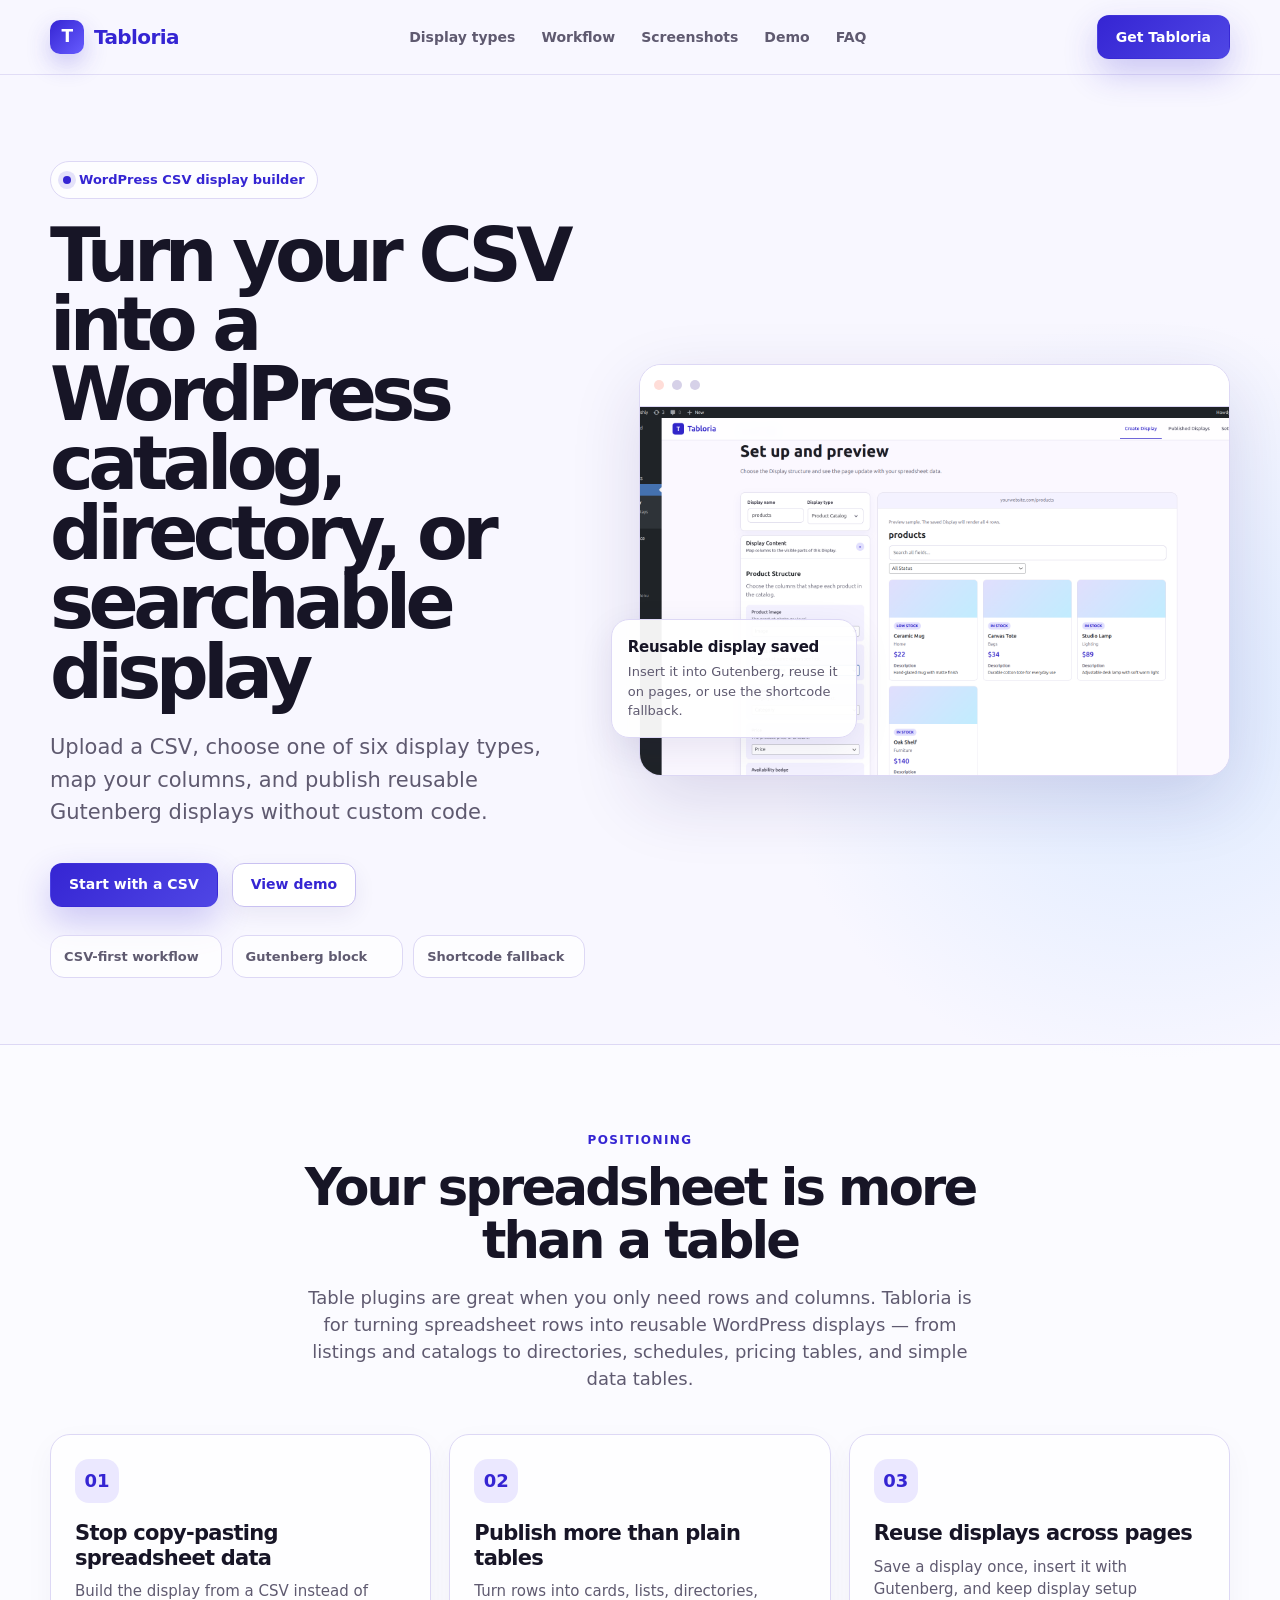
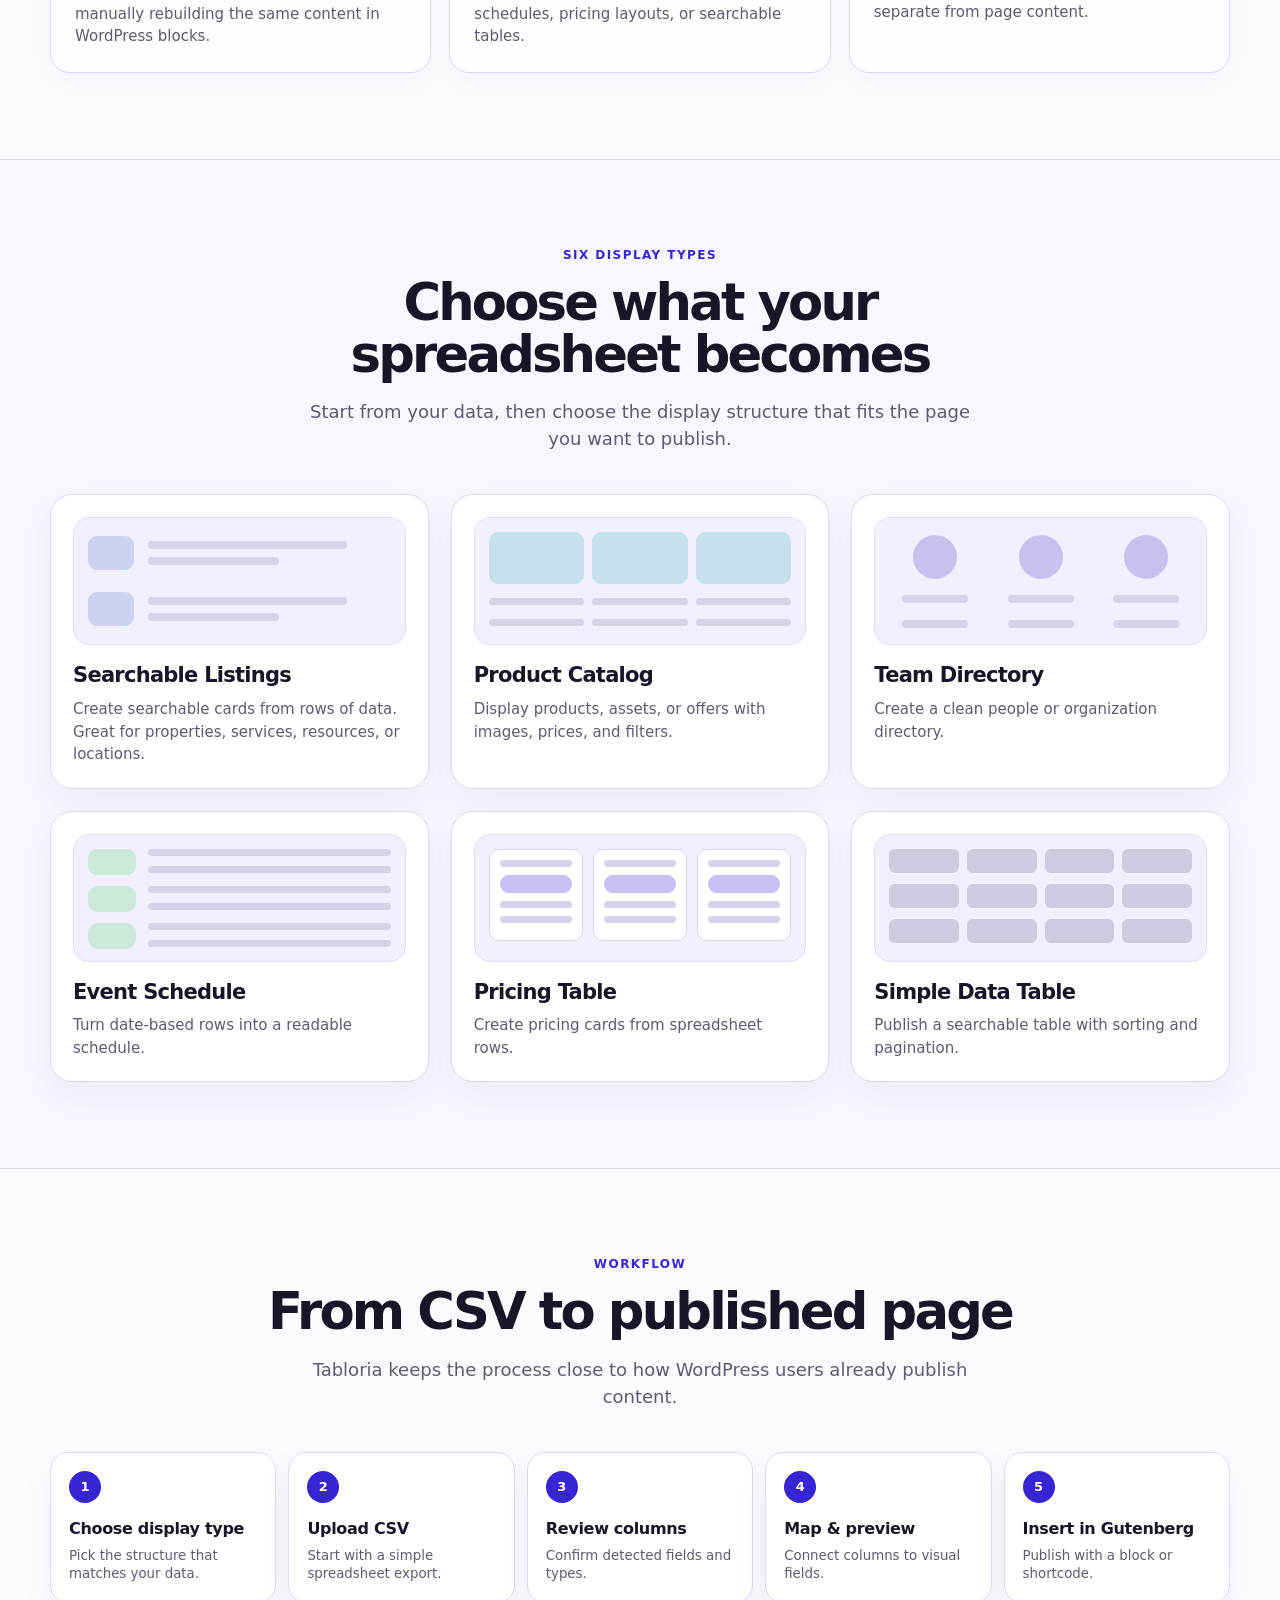
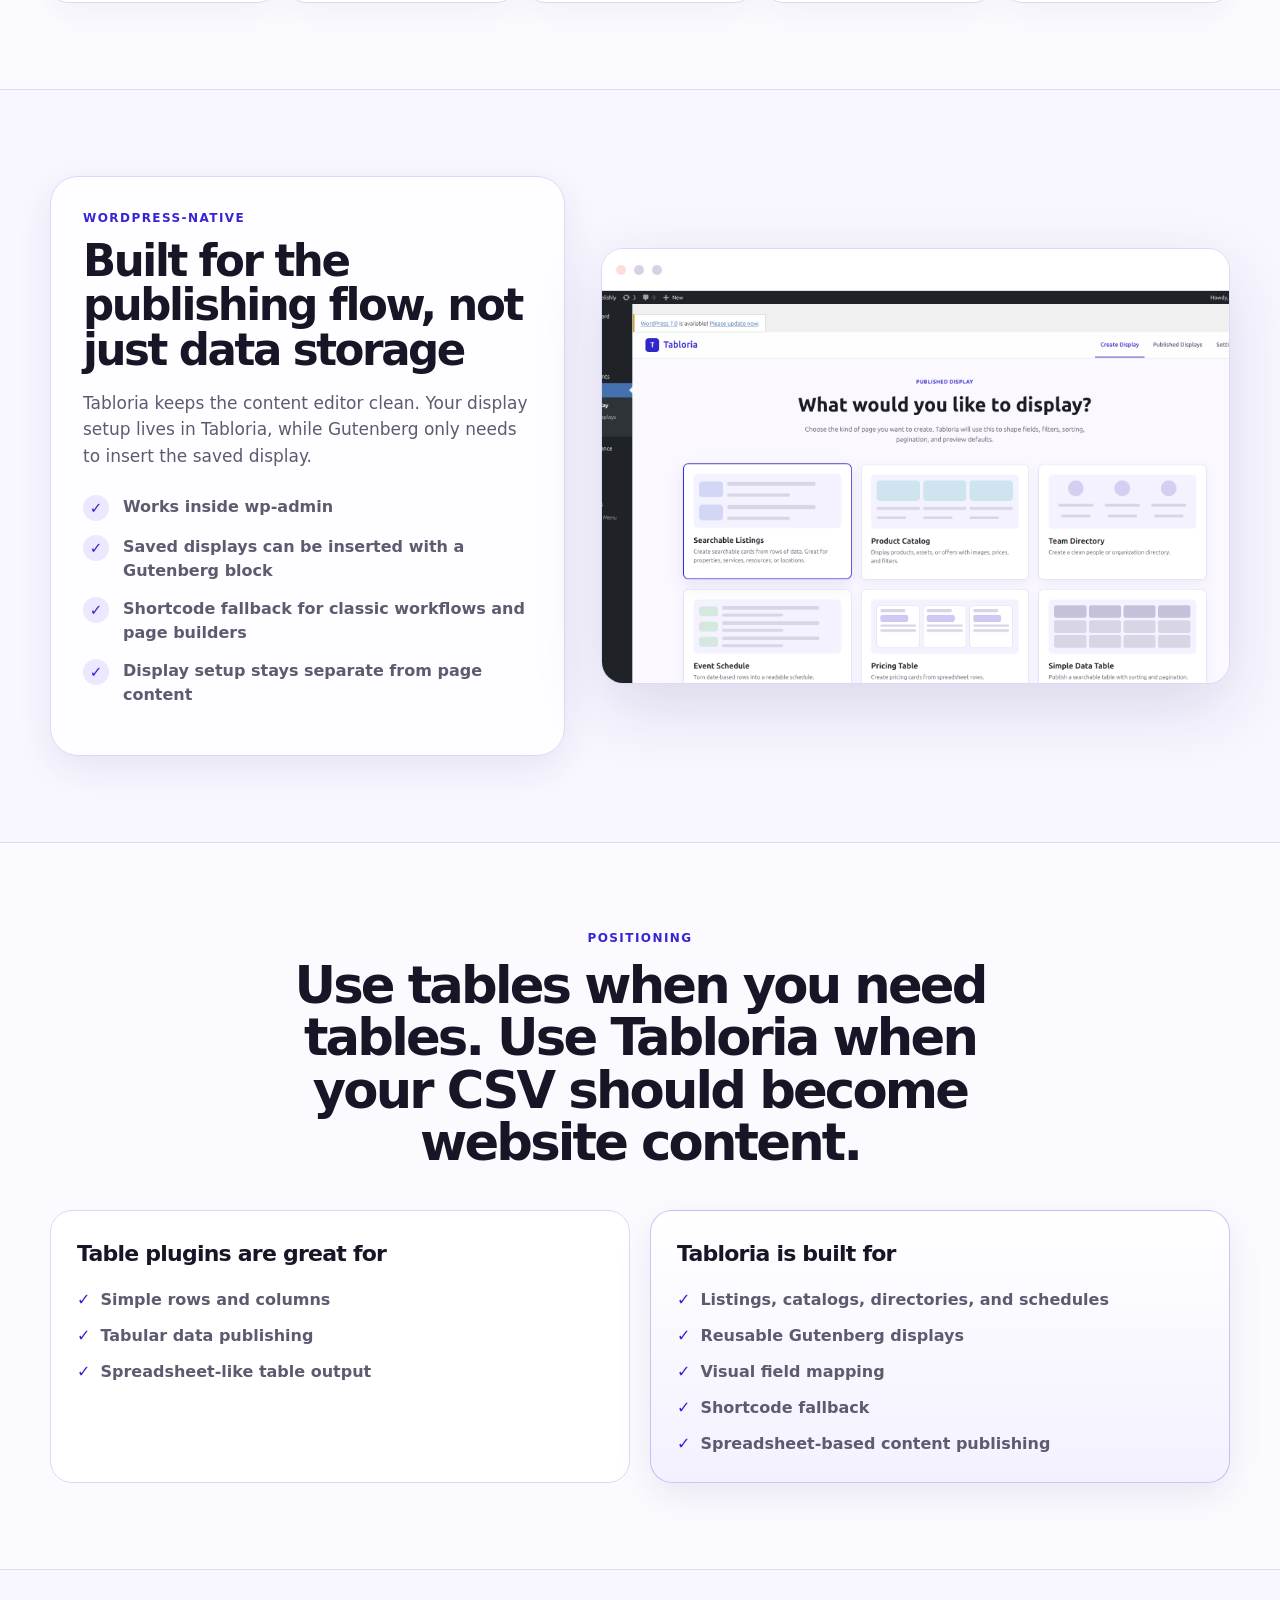
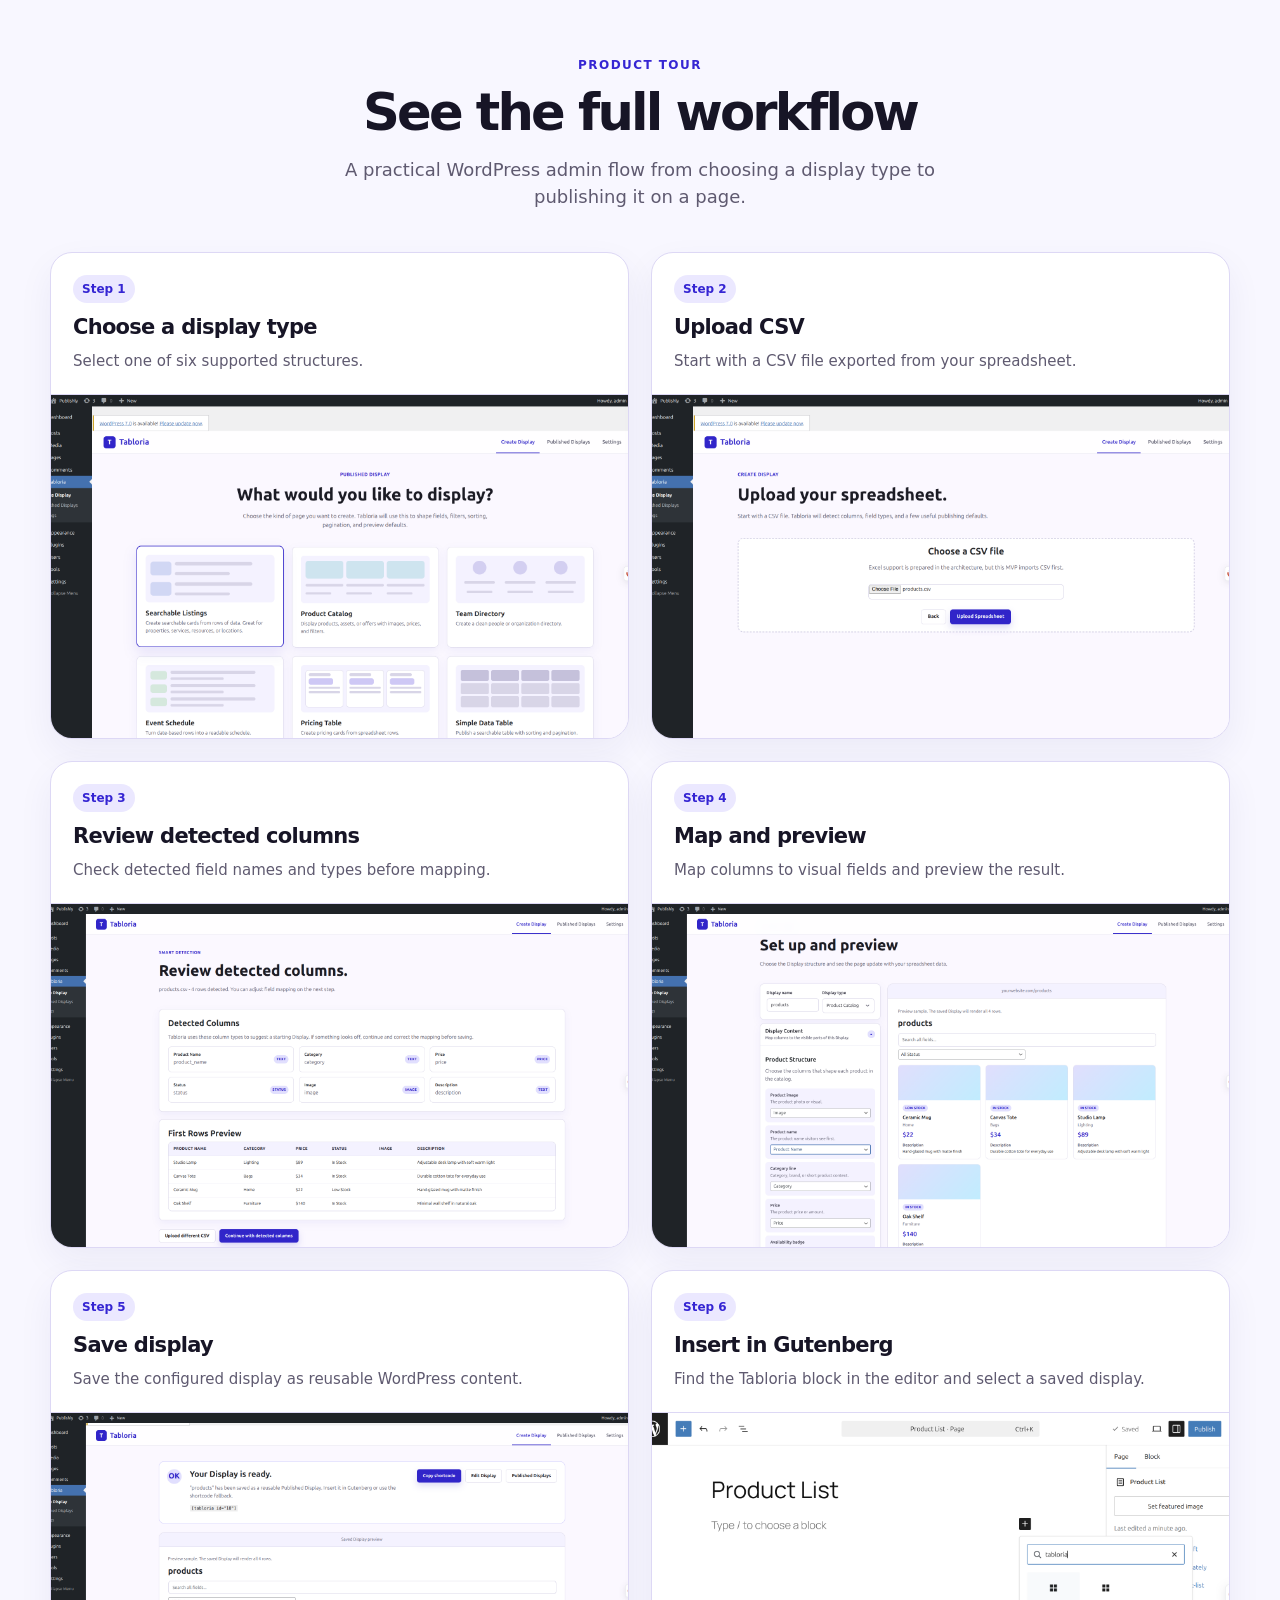
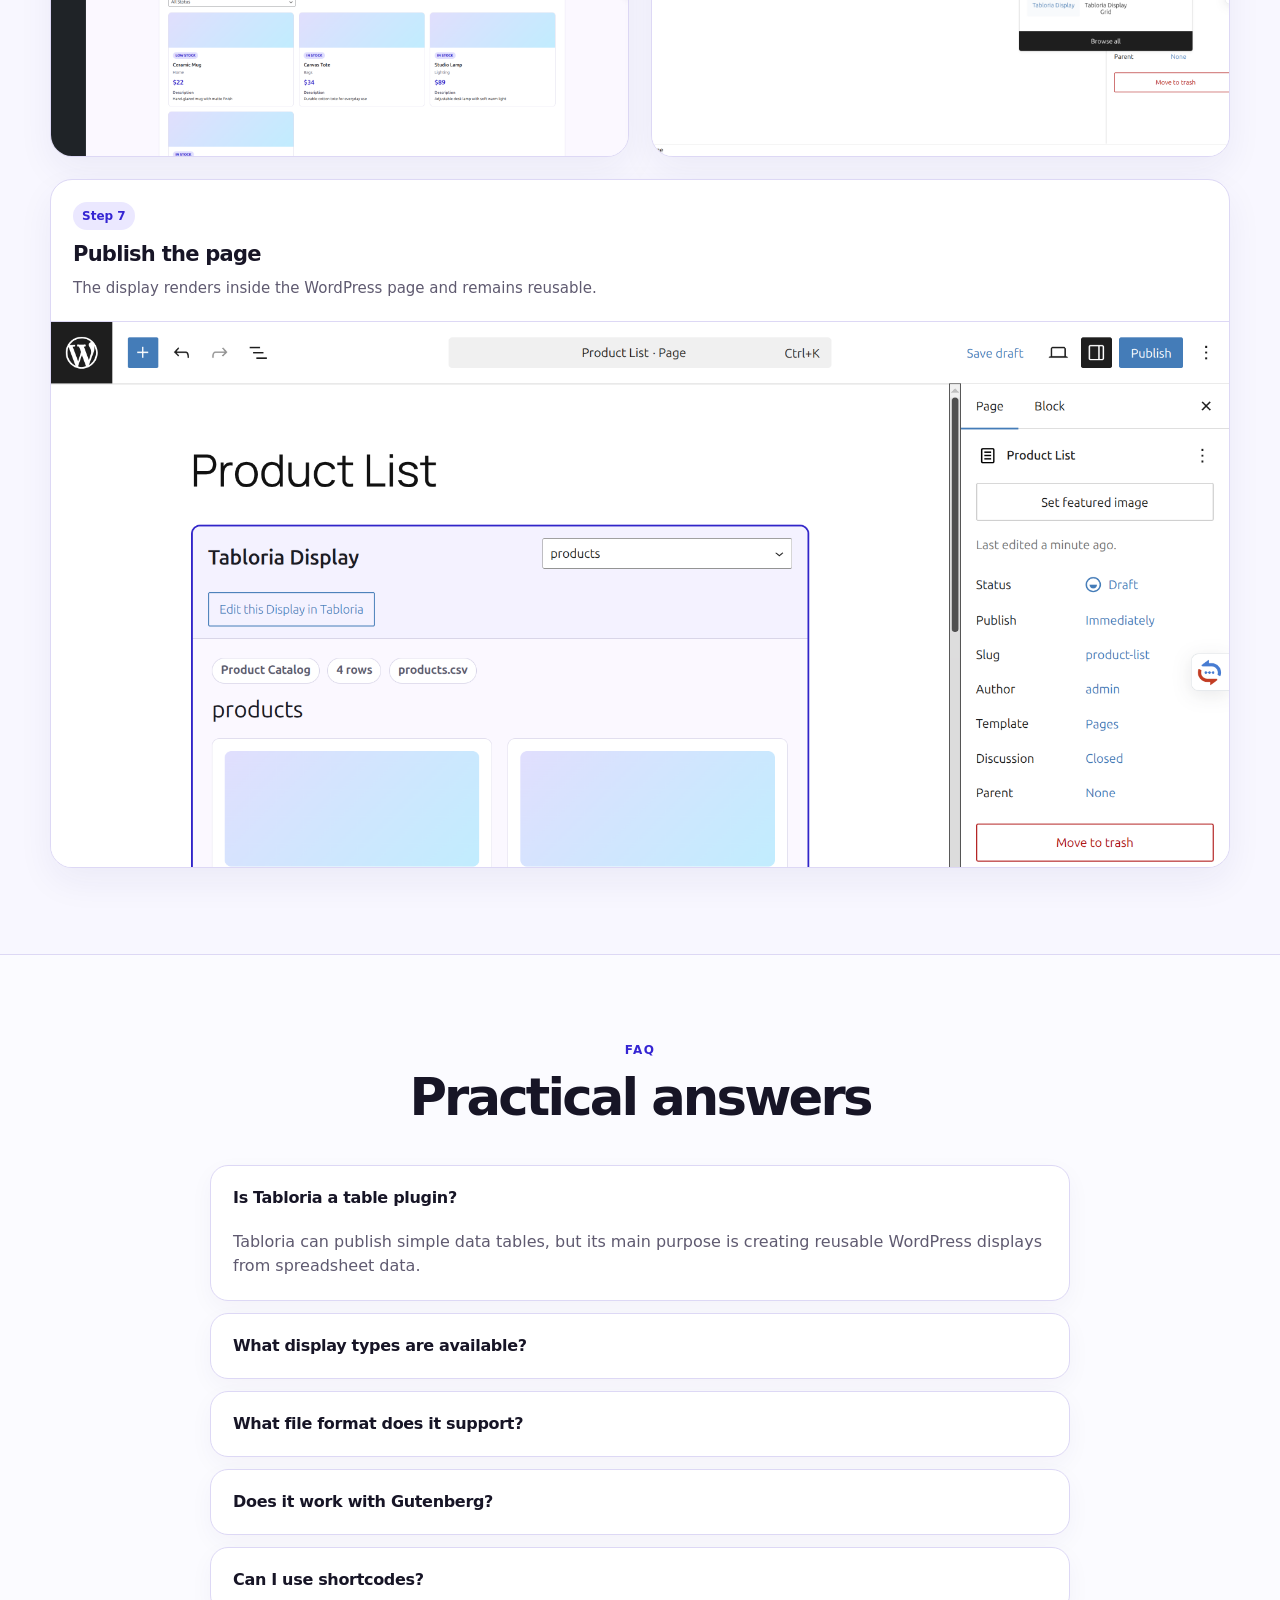
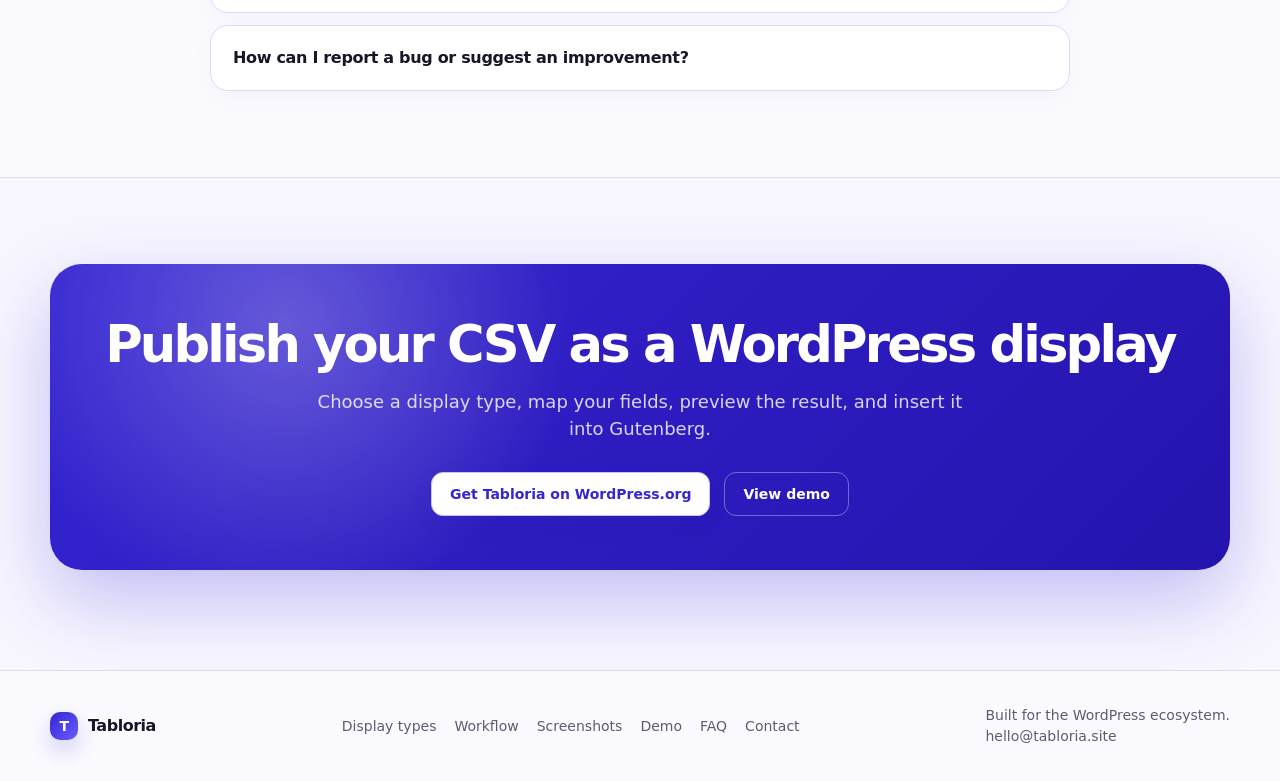
==== commit 784d45c3: "email" ====
--- a/index.html
+++ b/index.html
@@ -3,9 +3,13 @@
 <head>
   <meta charset="utf-8" />
   <meta name="viewport" content="width=device-width, initial-scale=1" />
-  <title>Tabloria — Turn CSV files into WordPress displays</title>
-  <meta name="description" content="Tabloria turns CSV data into reusable WordPress displays: searchable listings, product catalogs, directories, schedules, pricing tables, and simple data tables." />
-
+
+  <title>Tabloria — CSV to WordPress Display Plugin</title>
+
+  <meta
+    name="description"
+    content="Tabloria is a WordPress plugin that turns CSV data into searchable displays, product catalogs, directories, schedules, pricing tables, and simple data tables."
+  />
   <style>
     :root {
       --bg: #f8f7ff;
@@ -1264,6 +1268,14 @@
             <summary>Can I use shortcodes?</summary>
             <p>Yes. Every saved display also has a shortcode fallback for classic workflows, widgets, or page builders.</p>
           </details>
+          <details>
+           <summary>How can I report a bug or suggest an improvement?</summary>
+            <p>
+              You can contact the Tabloria team at
+              <a href="mailto:hello@tabloria.site">hello@tabloria.site</a>.
+              Feedback from early users is welcome.
+            </p>
+          </details>          
         </div>
       </div>
     </section>
@@ -1283,18 +1295,28 @@
     </section>
   </main>
 
-  <footer>
-    <div class="container footer-inner">
-      <div class="brand" style="color:var(--text);font-size:16px;"><span class="brand-mark" style="width:28px;height:28px;font-size:14px;">T</span> Tabloria</div>
-      <div class="footer-links">
-        <a href="#display-types">Display types</a>
-        <a href="#workflow">Workflow</a>
-        <a href="#screenshots">Screenshots</a>
-        <a href="demo.html">Demo</a>
-        <a href="#faq">FAQ</a>
-      </div>
-      <div>Built for the WordPress ecosystem.</div>
+ <footer>
+  <div class="container footer-inner">
+    <div class="brand" style="color:var(--text);font-size:16px;">
+      <span class="brand-mark" style="width:28px;height:28px;font-size:14px;">T</span>
+      Tabloria
     </div>
-  </footer>
+
+    <div class="footer-links">
+      <a href="#display-types">Display types</a>
+      <a href="#workflow">Workflow</a>
+      <a href="#screenshots">Screenshots</a>
+      <a href="demo.html">Demo</a>
+      <a href="#faq">FAQ</a>
+      <a href="mailto:hello@tabloria.site">Contact</a>
+    </div>
+
+    <div>
+      Built for the WordPress ecosystem.
+      <br />
+      <a href="mailto:hello@tabloria.site">hello@tabloria.site</a>
+    </div>
+  </div>
+</footer>
 </body>
 </html>
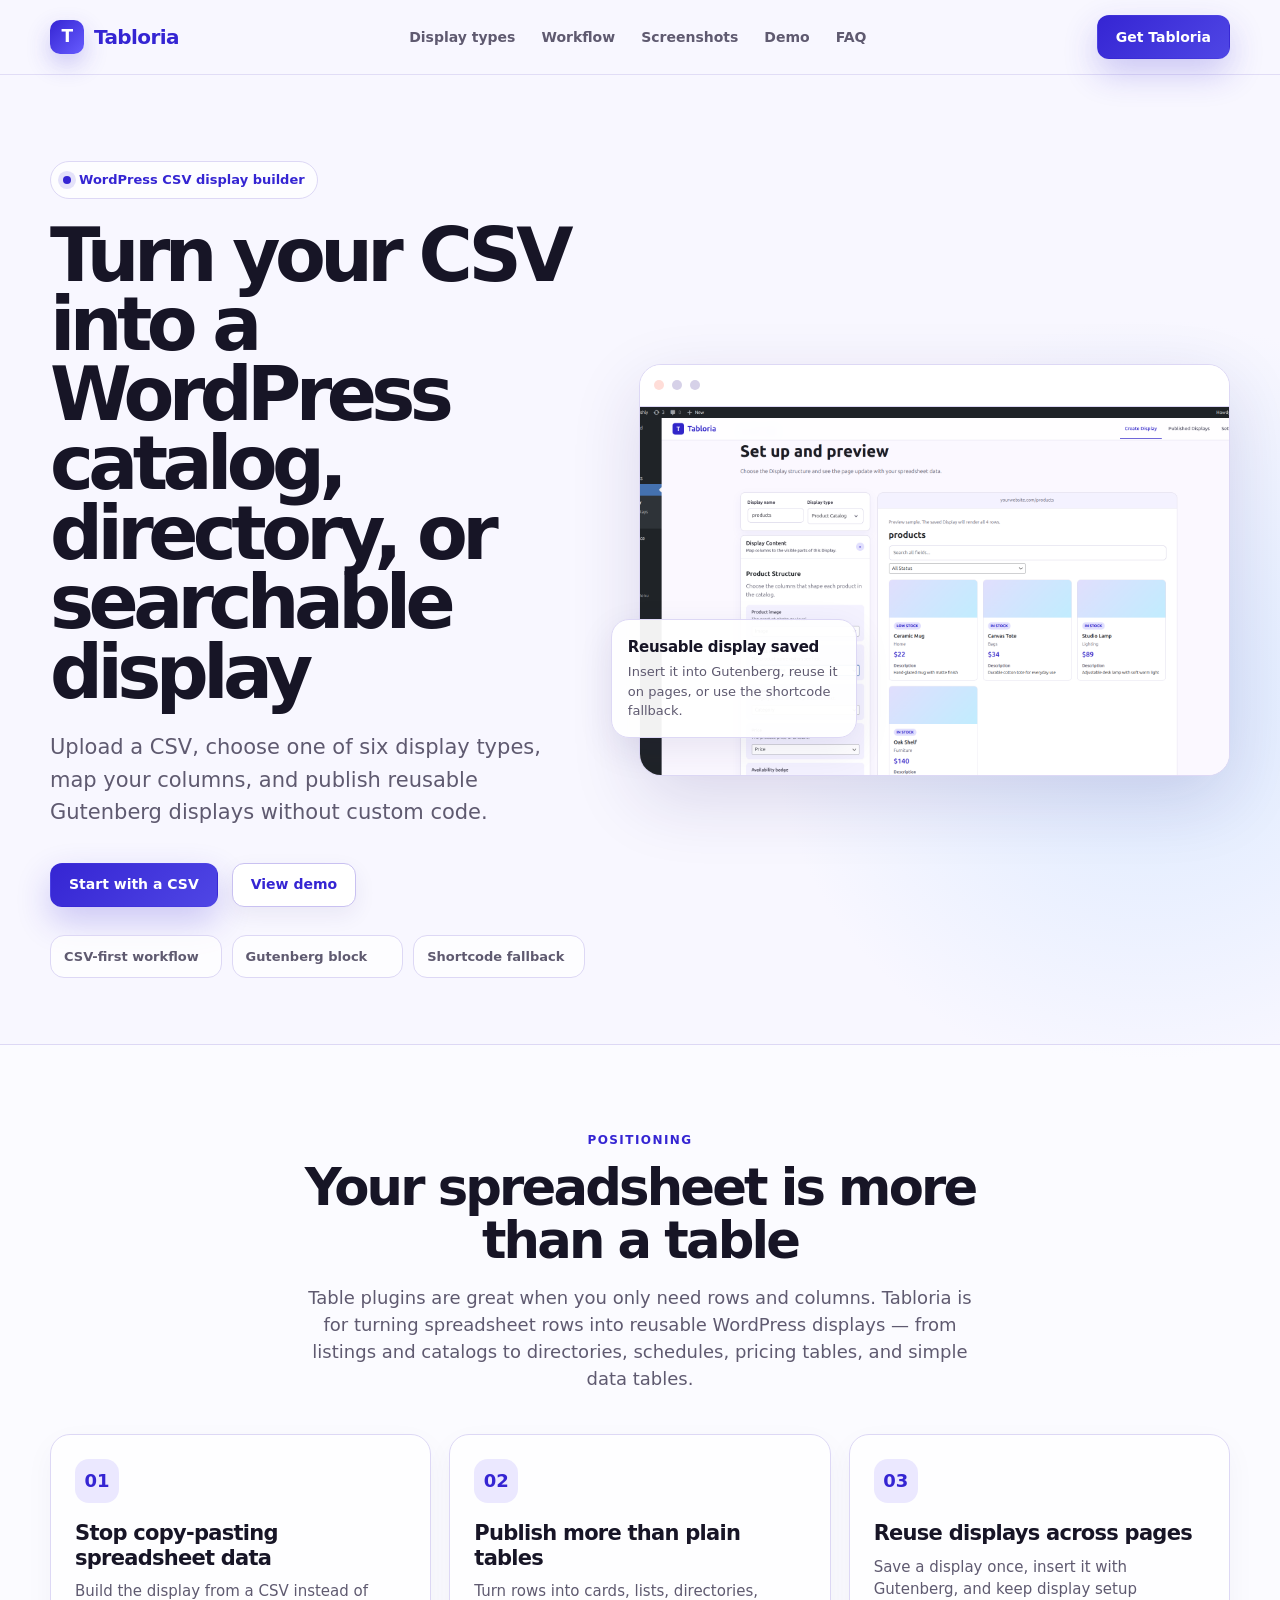
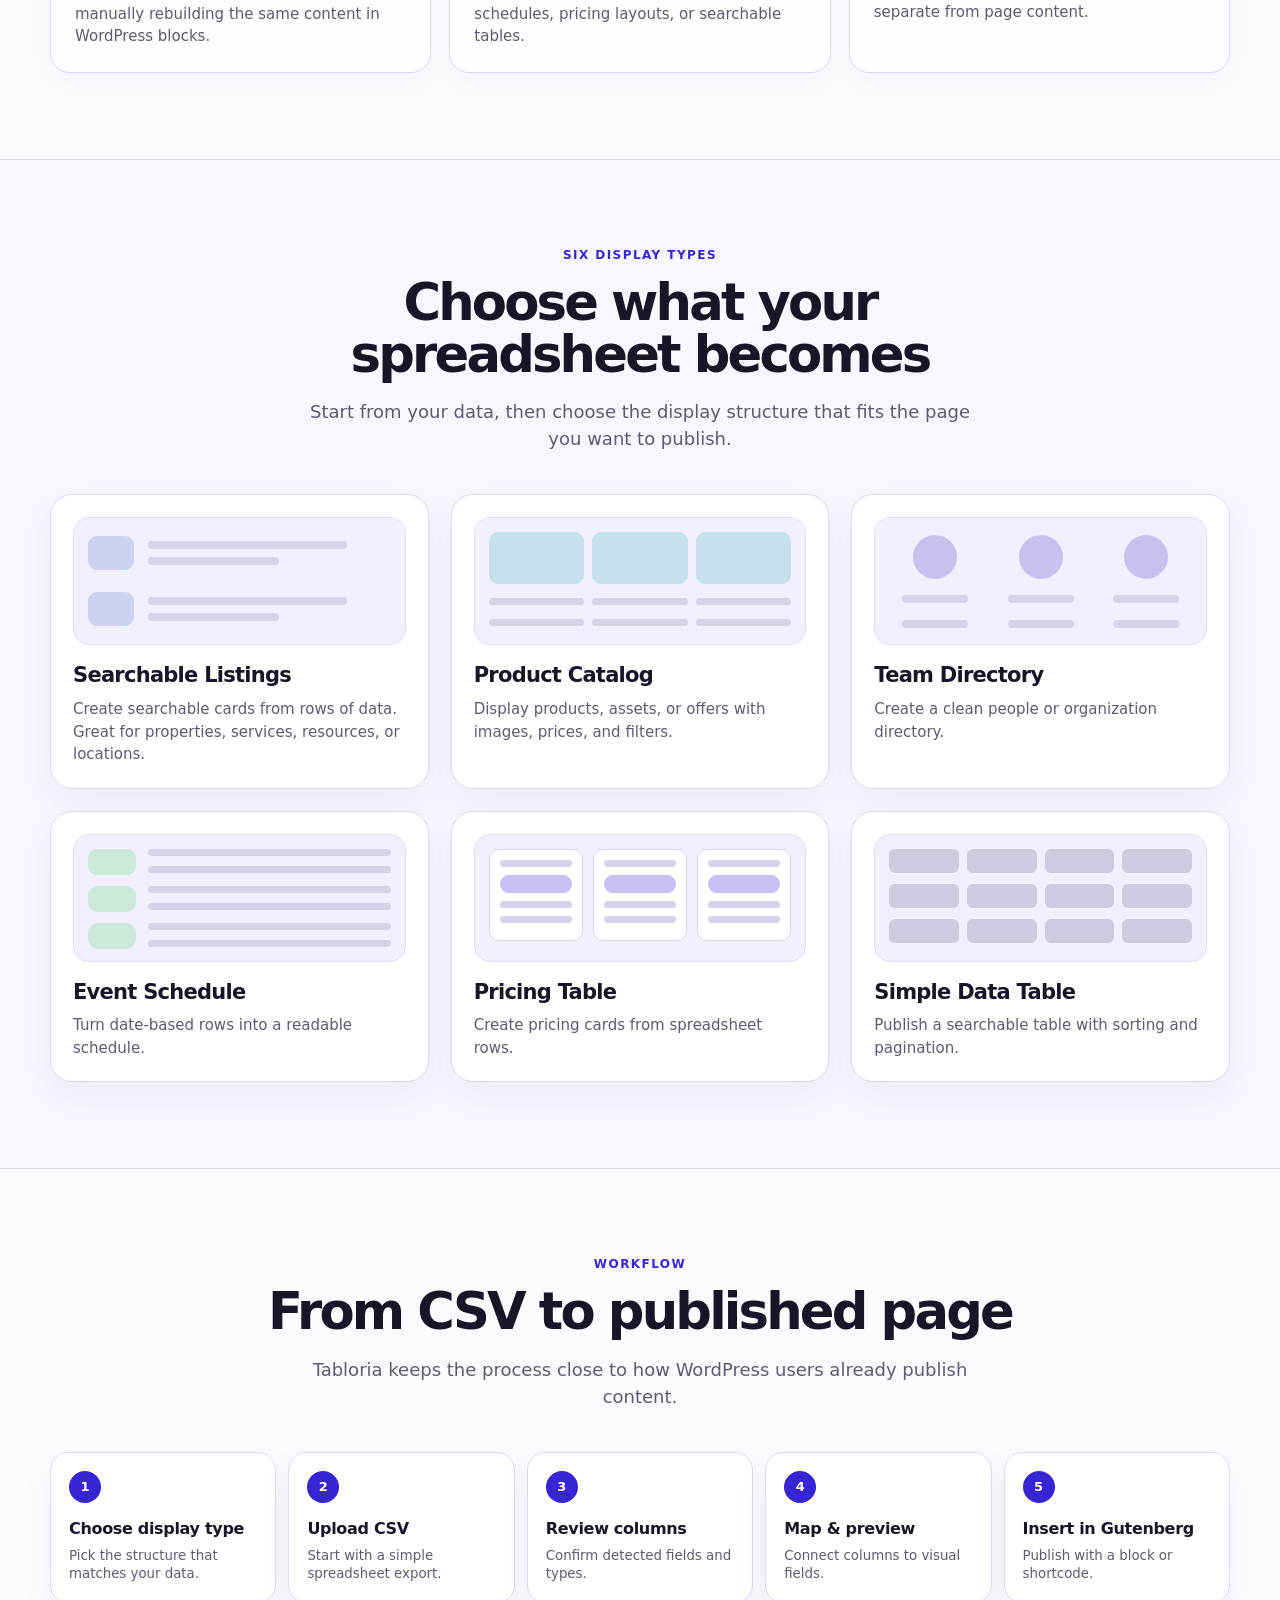
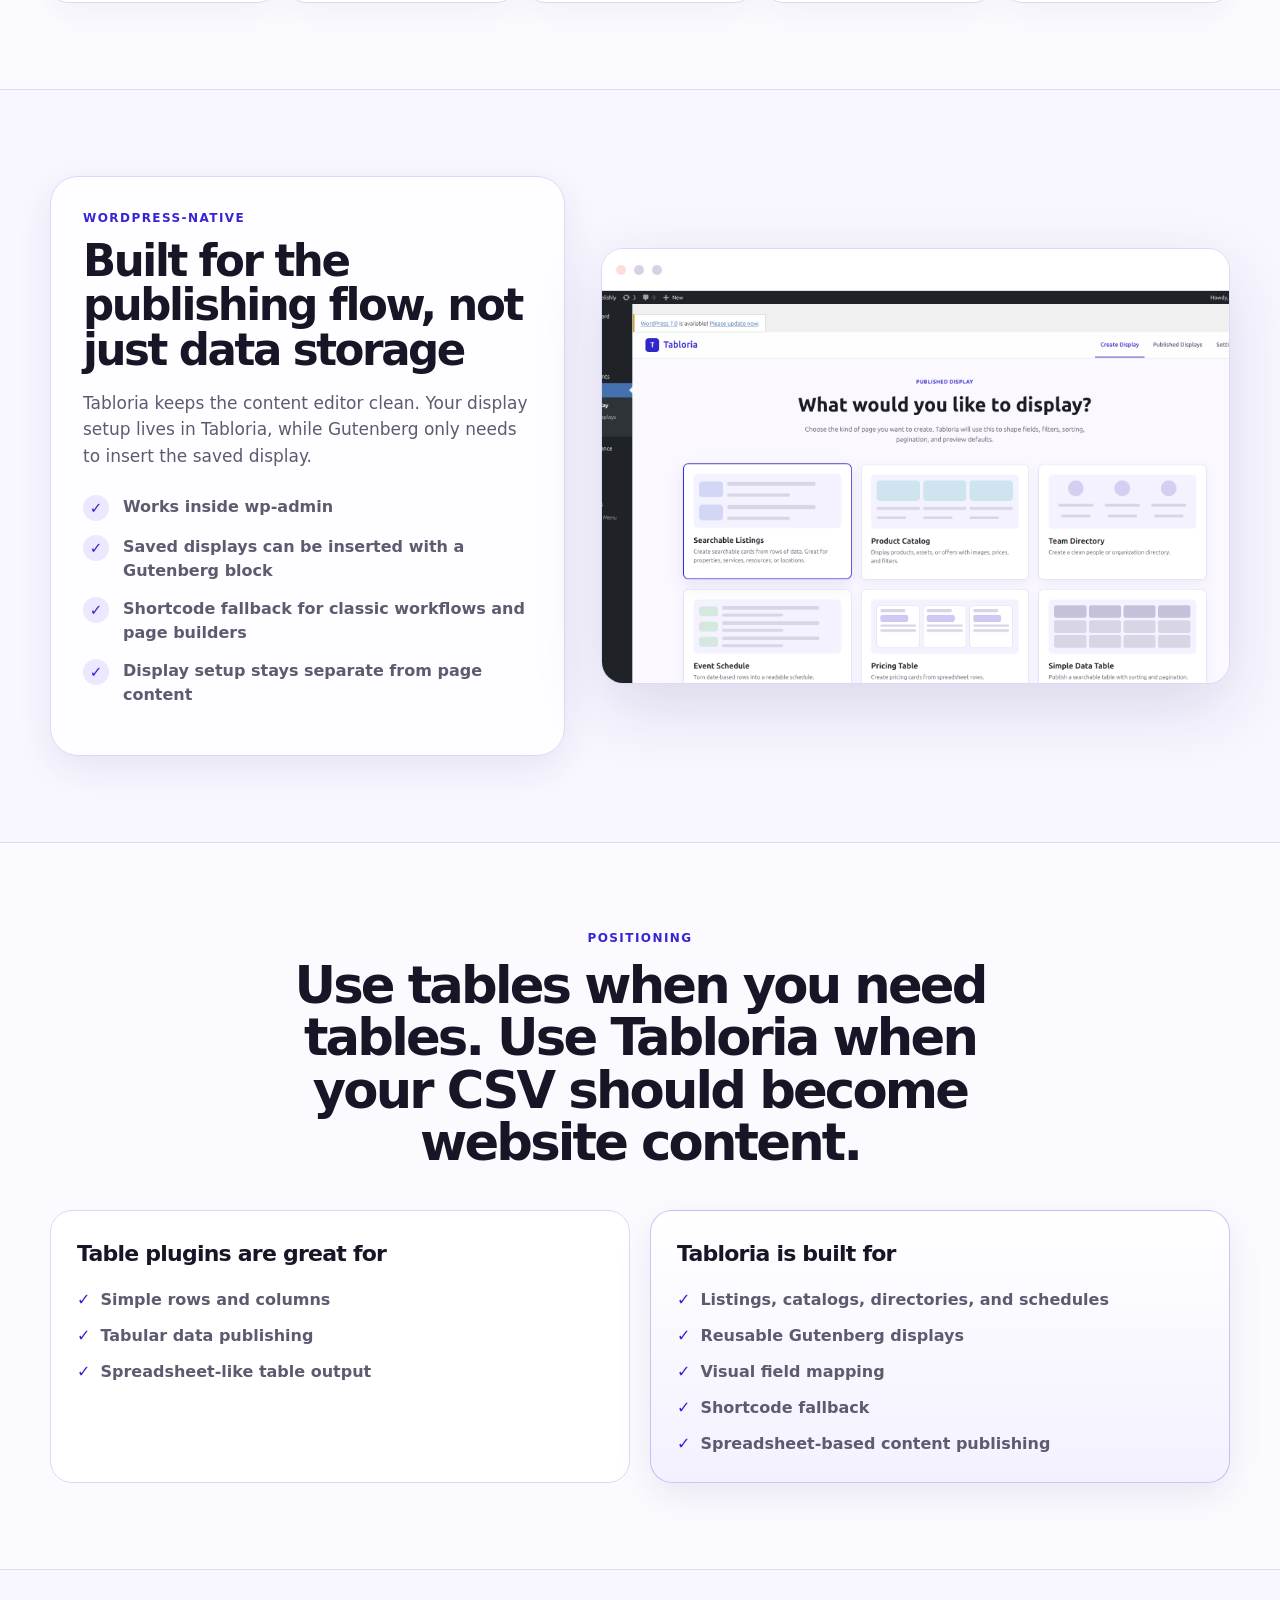
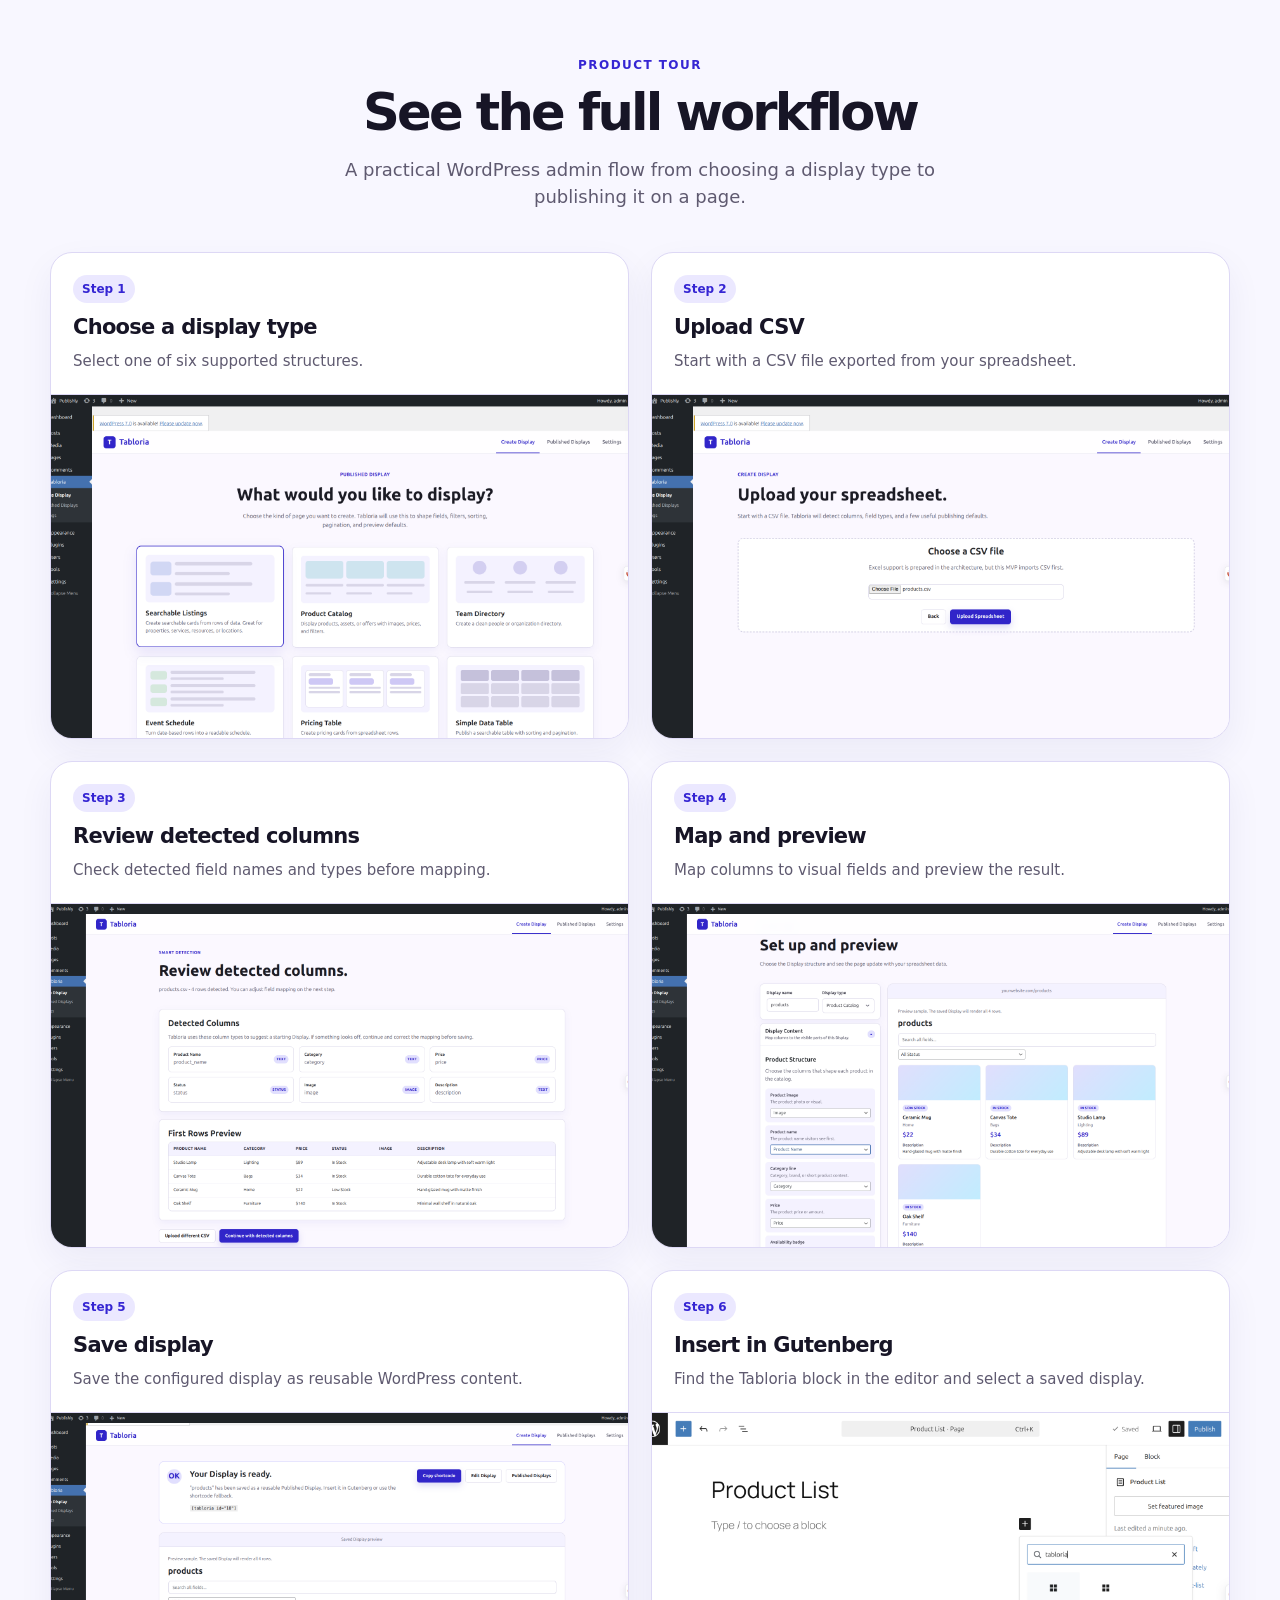
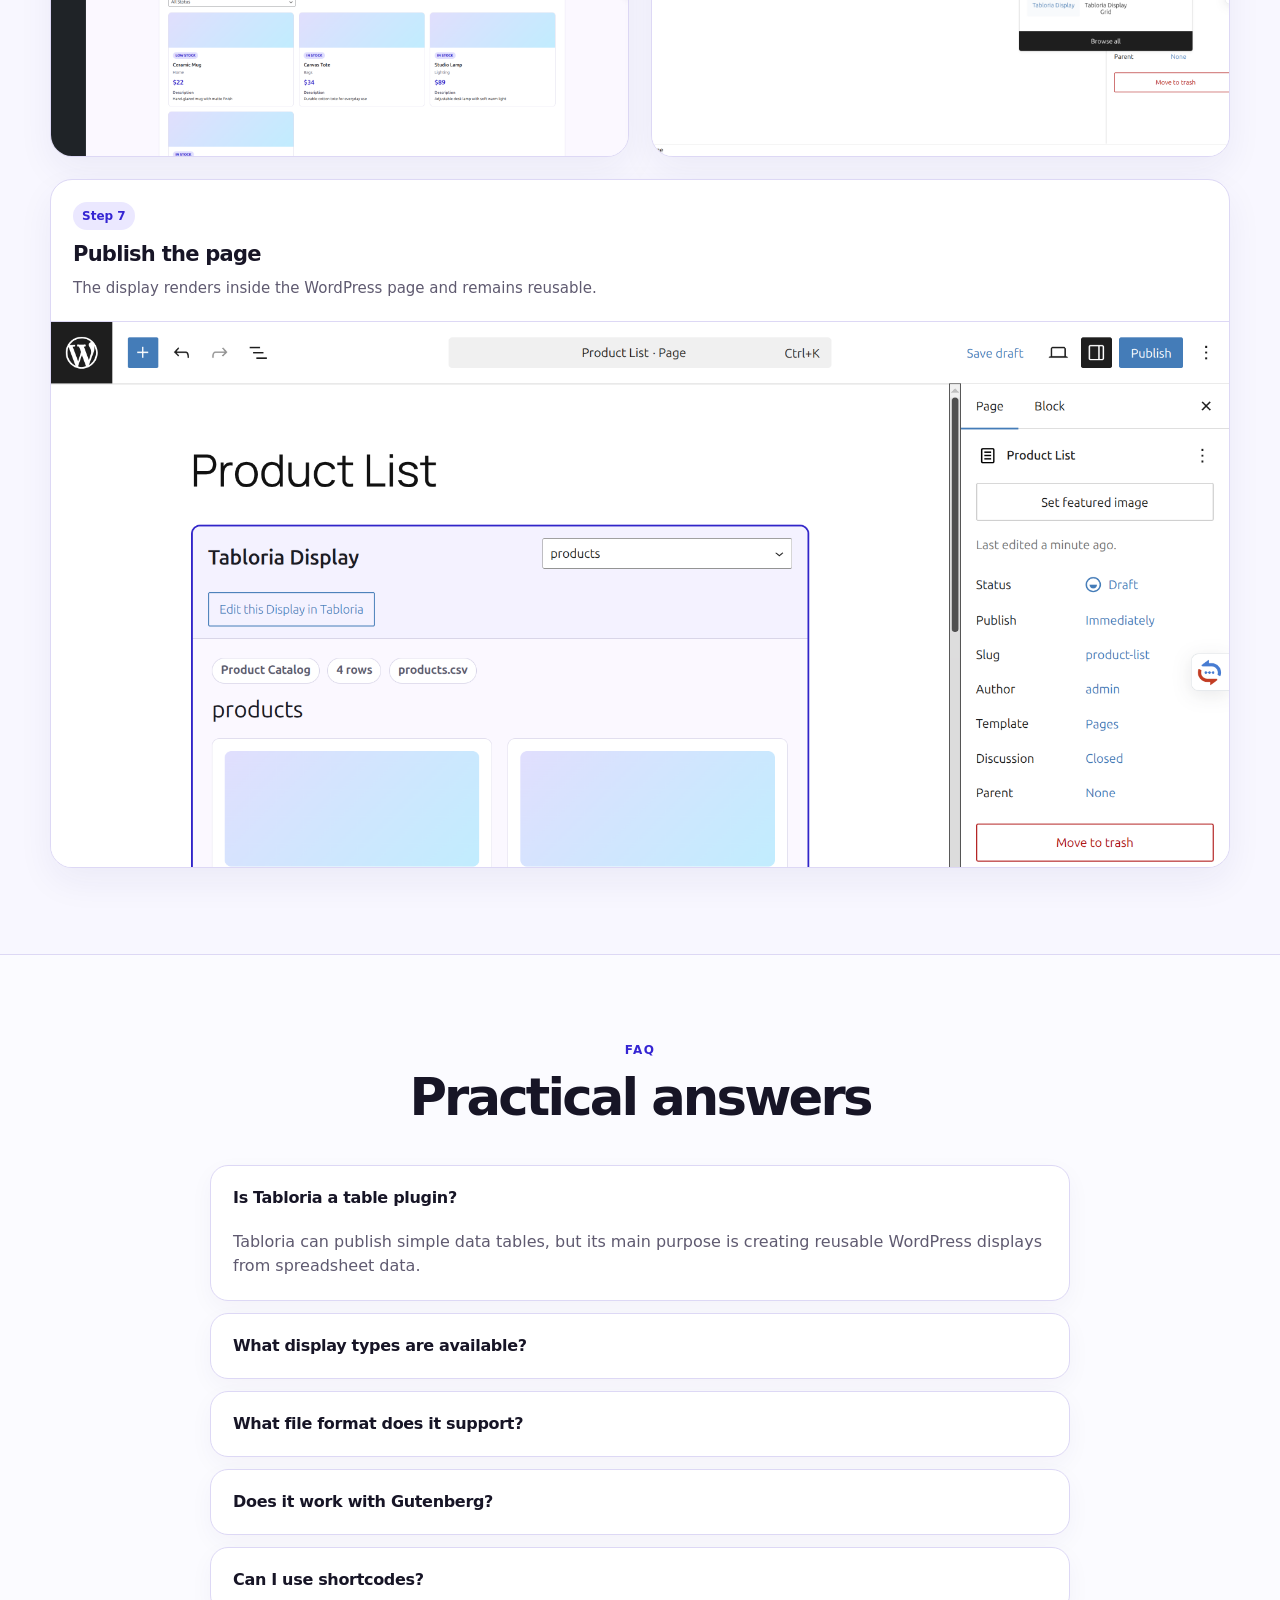
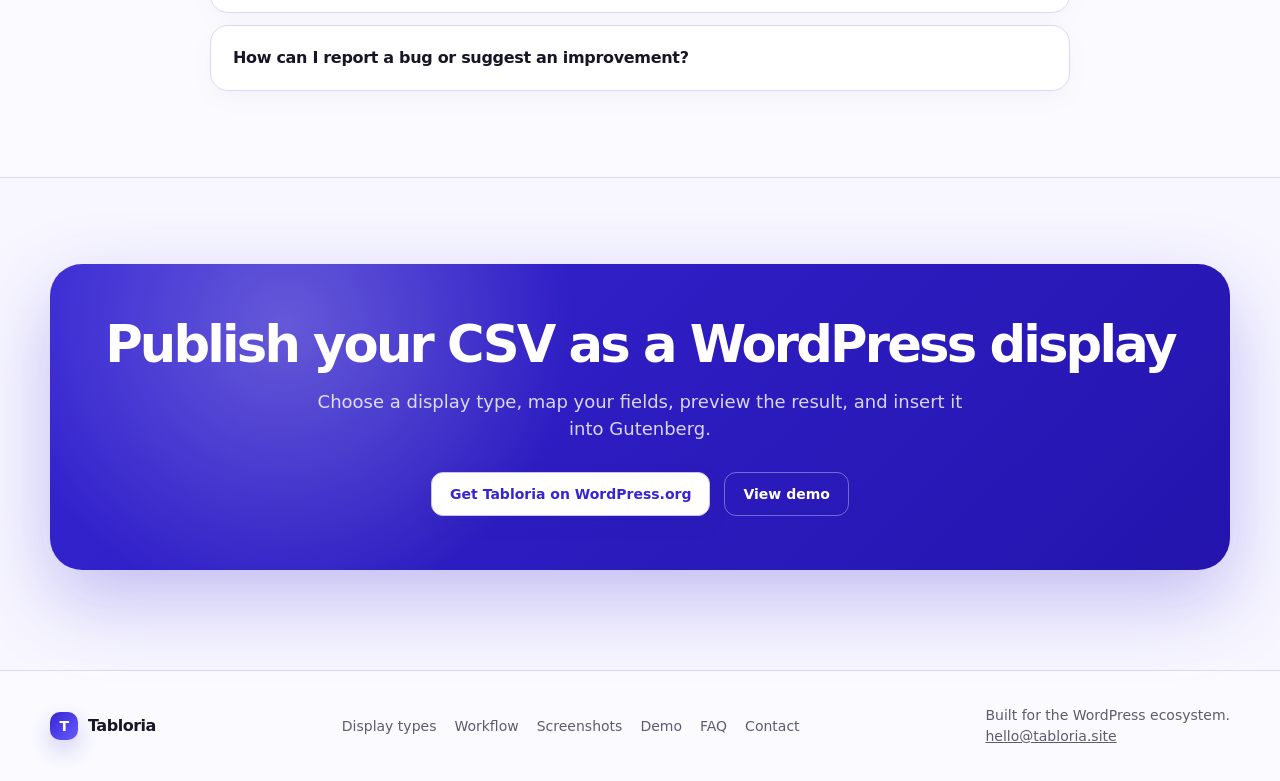
==== commit 9a31cd09: "a href" ====
--- a/index.html
+++ b/index.html
@@ -1272,7 +1272,7 @@
            <summary>How can I report a bug or suggest an improvement?</summary>
             <p>
               You can contact the Tabloria team at
-              <a href="mailto:hello@tabloria.site">hello@tabloria.site</a>.
+              <a href="mailto:hello@tabloria.site"><u>hello@tabloria.site</u></a>.
               Feedback from early users is welcome.
             </p>
           </details>          
@@ -1314,7 +1314,7 @@
     <div>
       Built for the WordPress ecosystem.
       <br />
-      <a href="mailto:hello@tabloria.site">hello@tabloria.site</a>
+      <a href="mailto:hello@tabloria.site"><u>hello@tabloria.site</u></a>
     </div>
   </div>
 </footer>
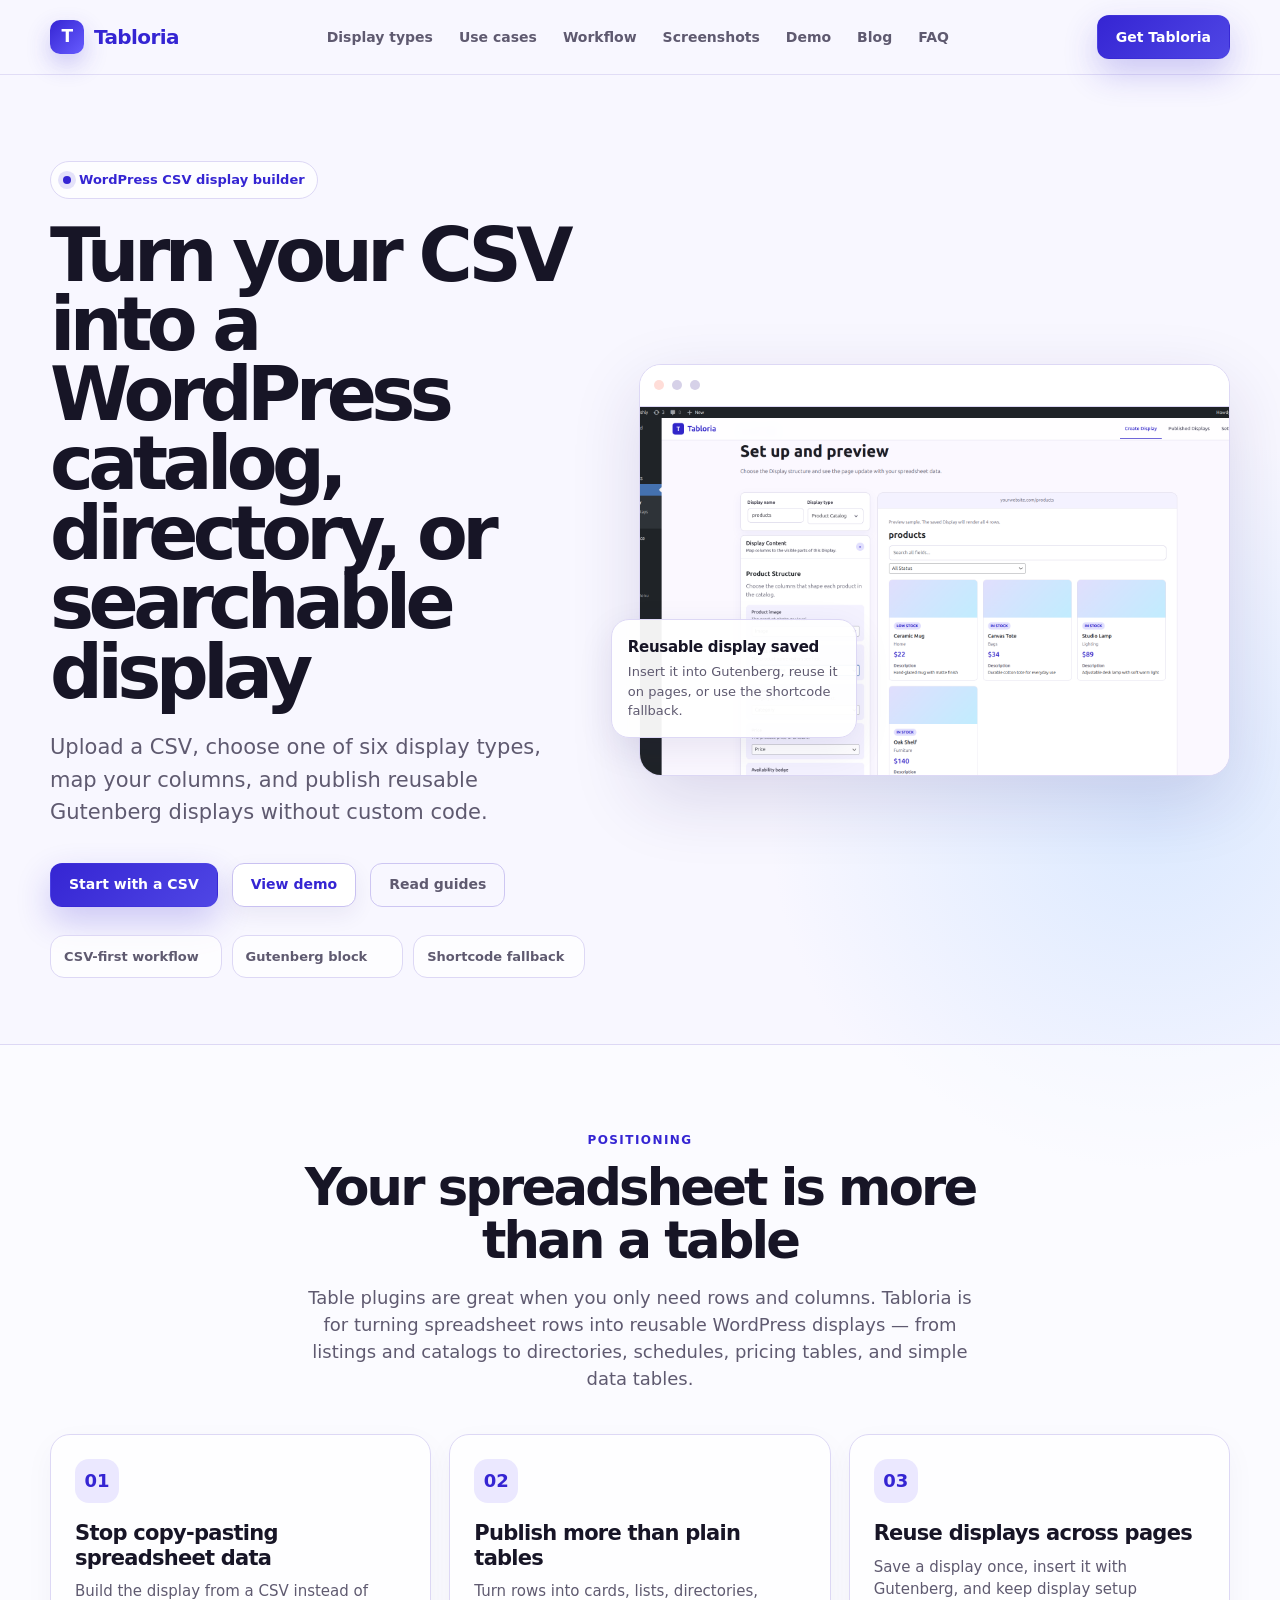
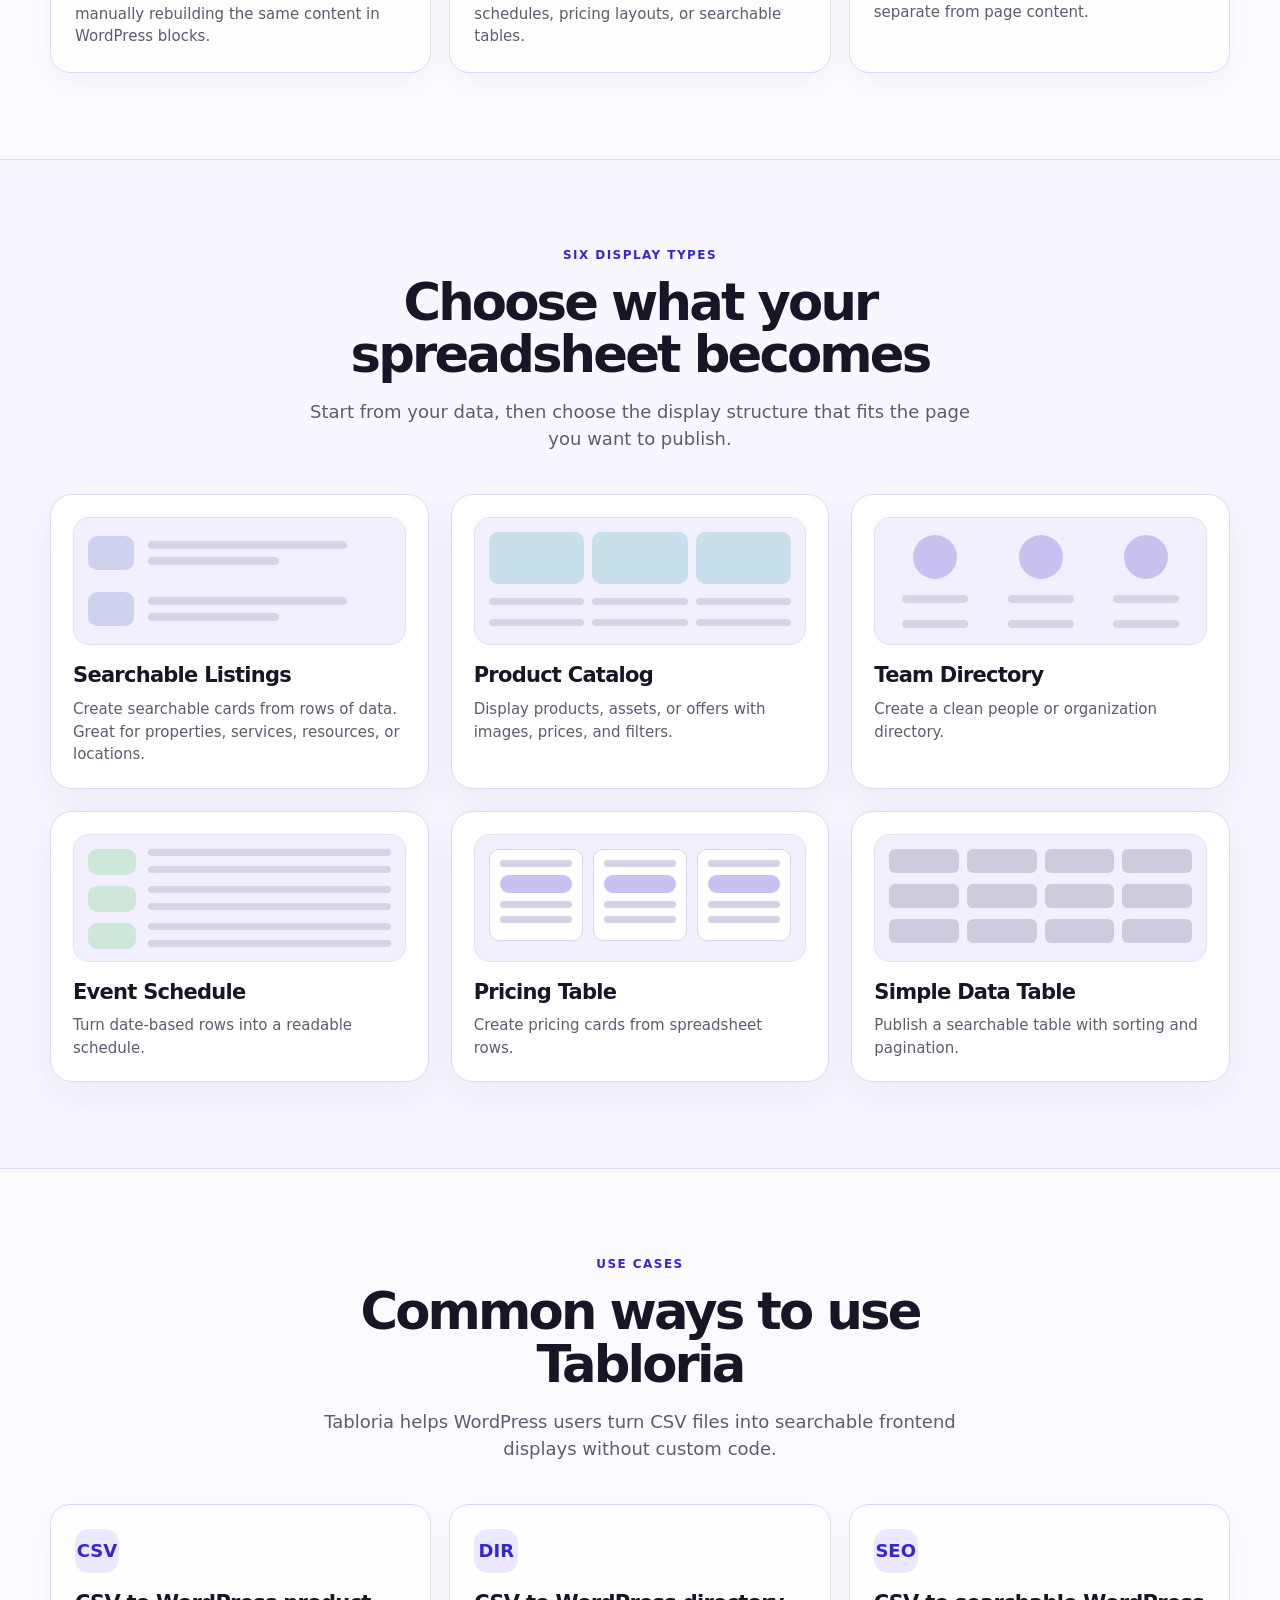
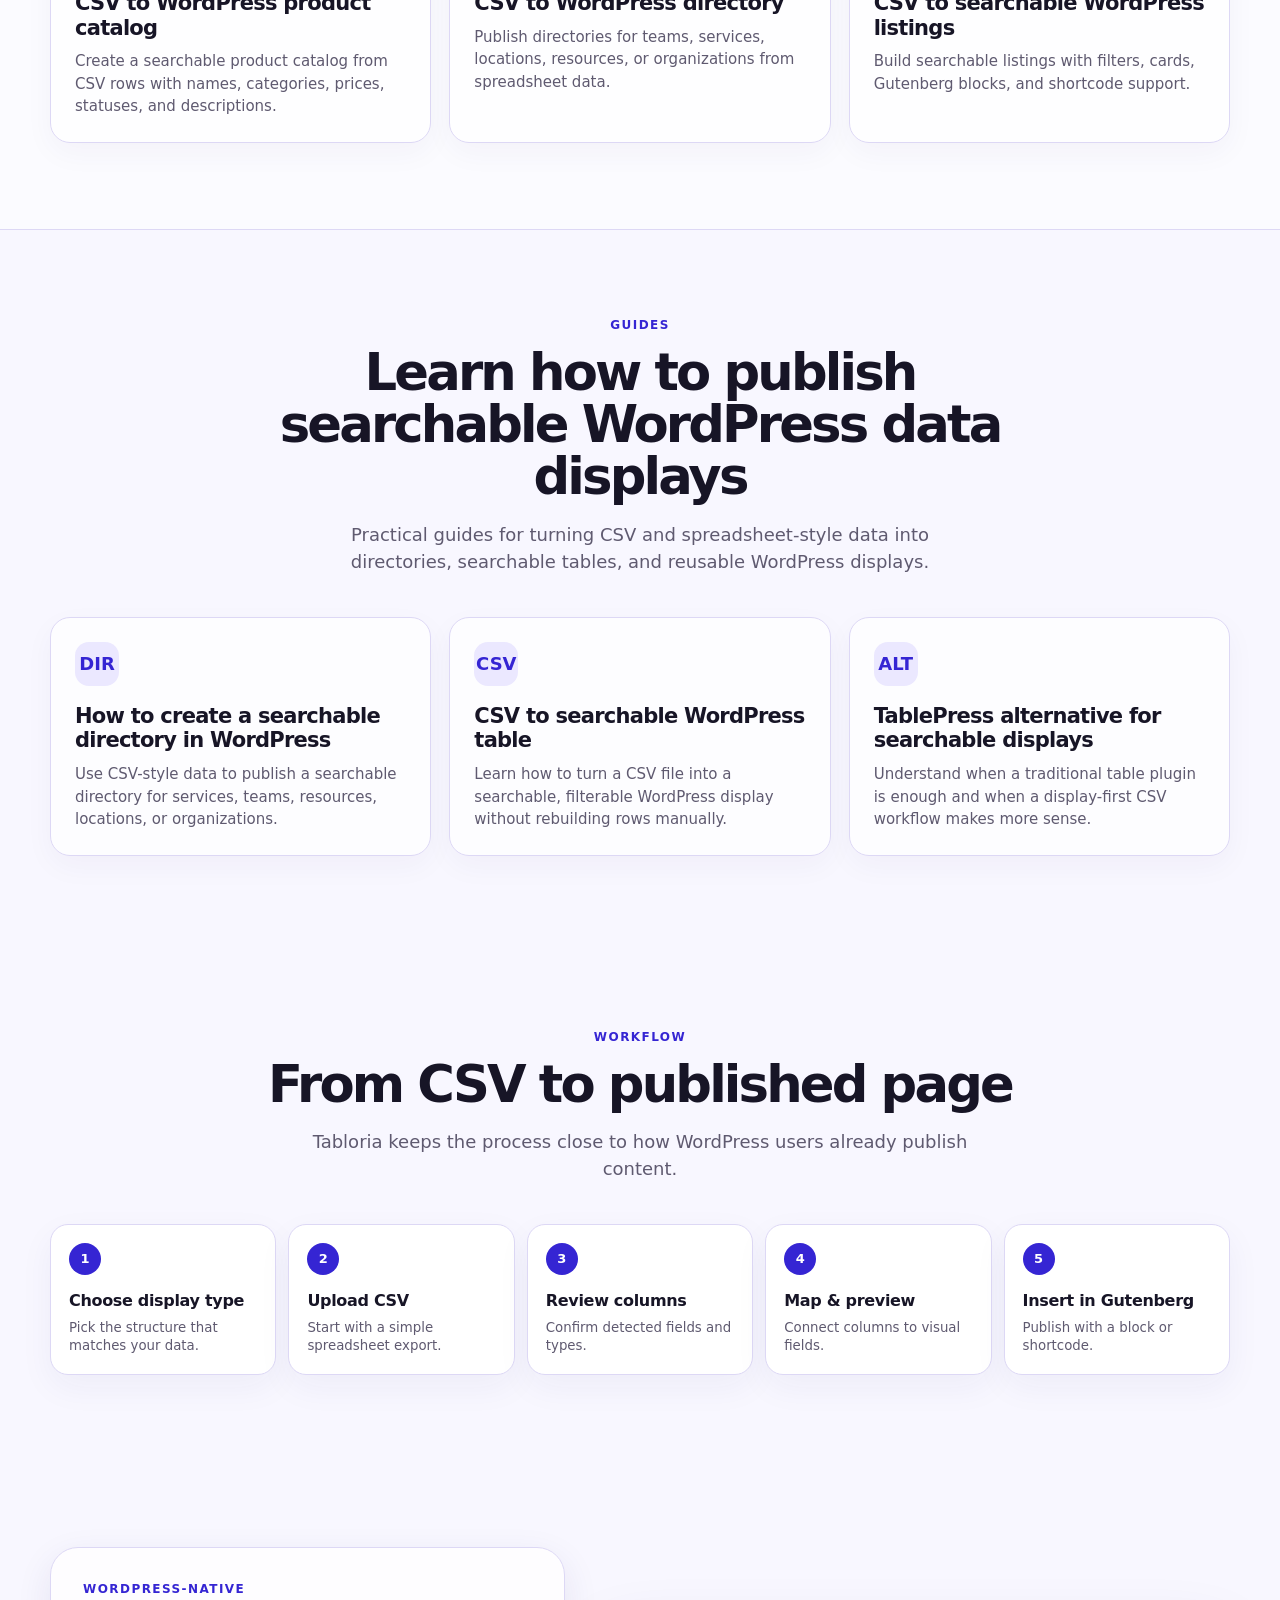
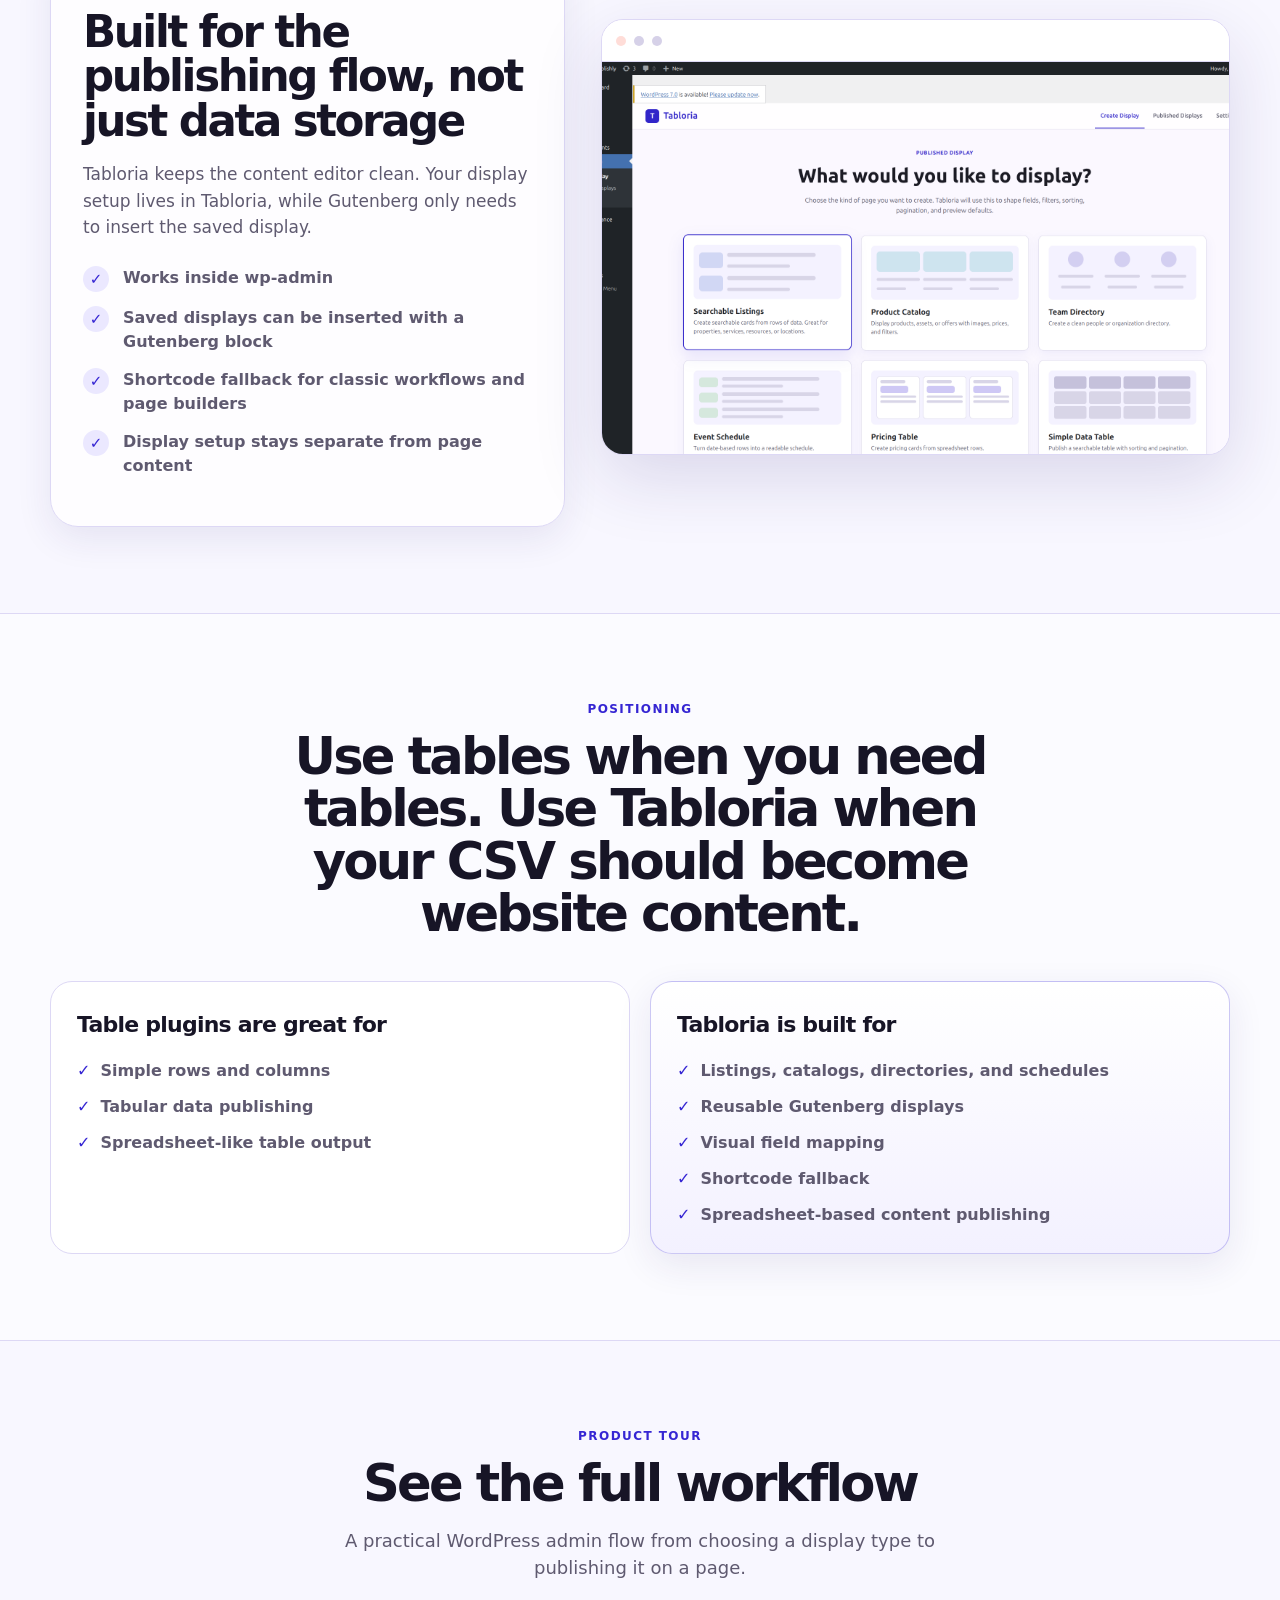
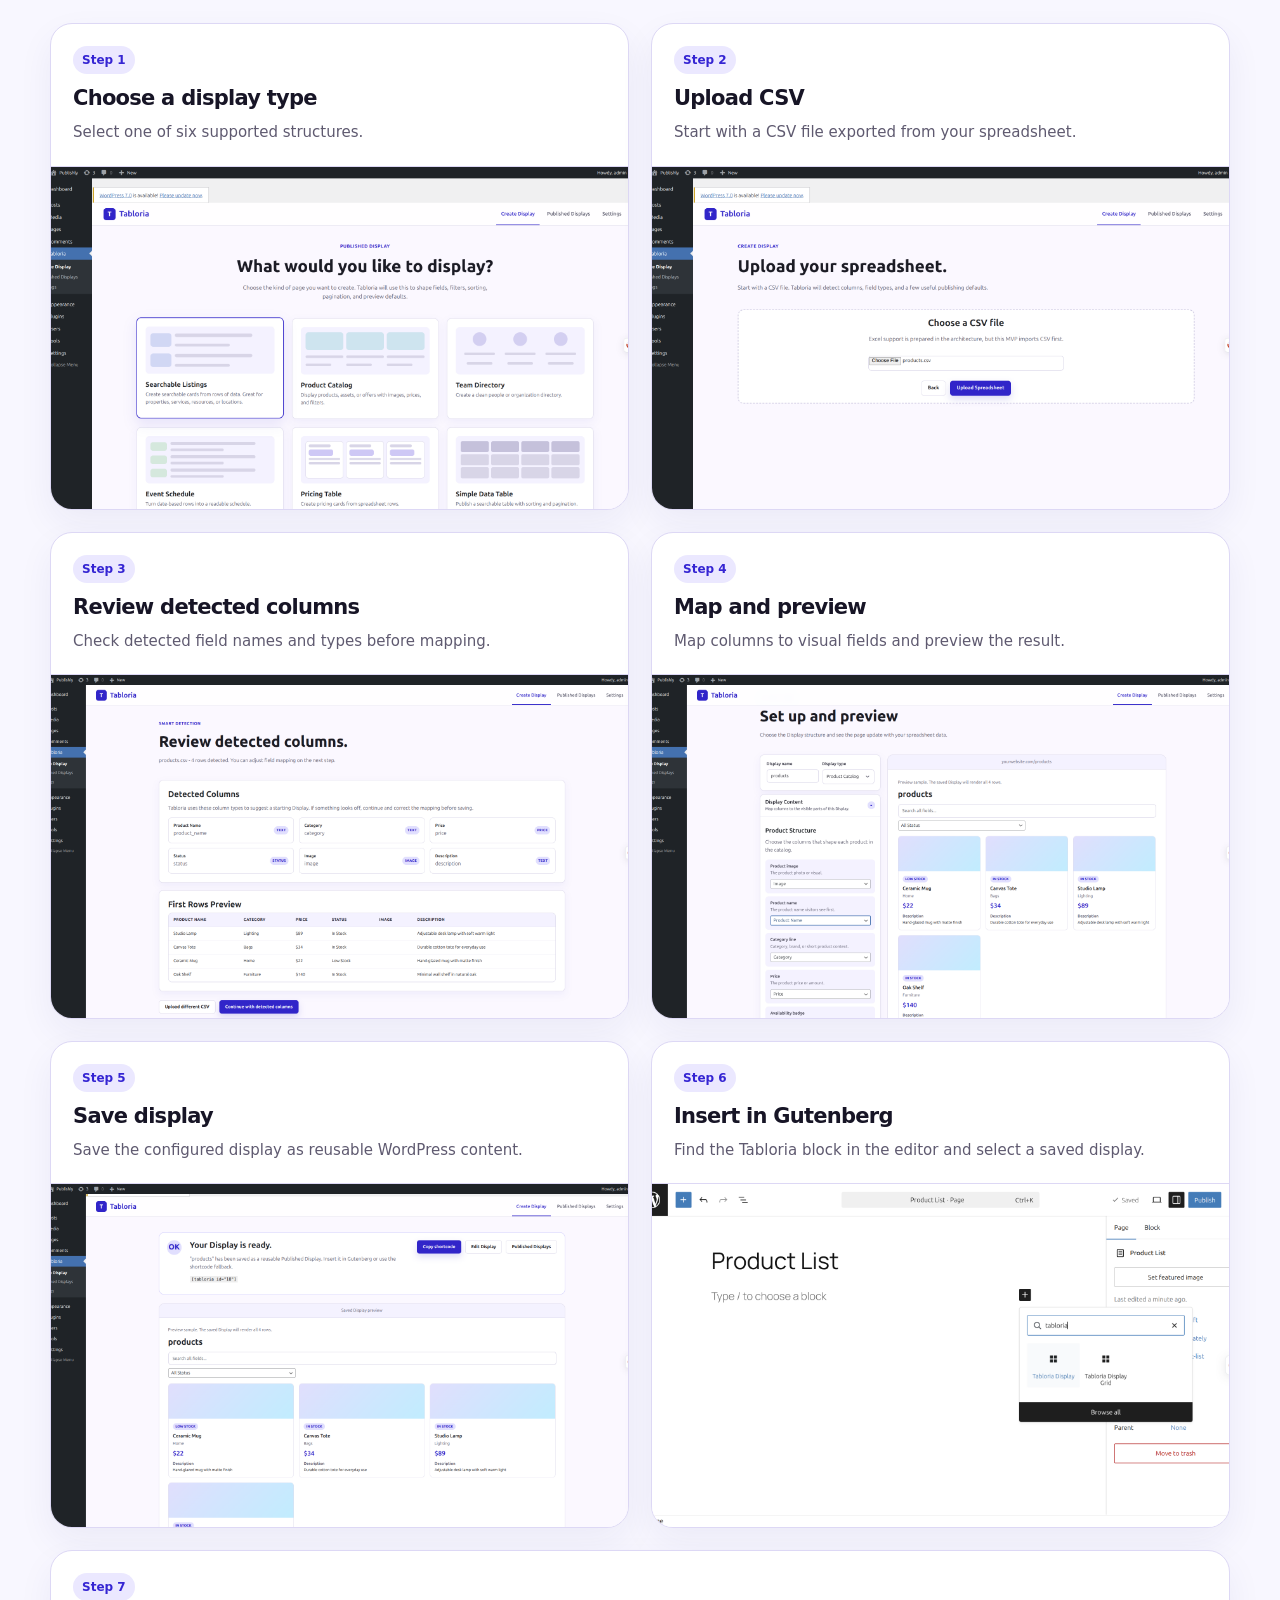
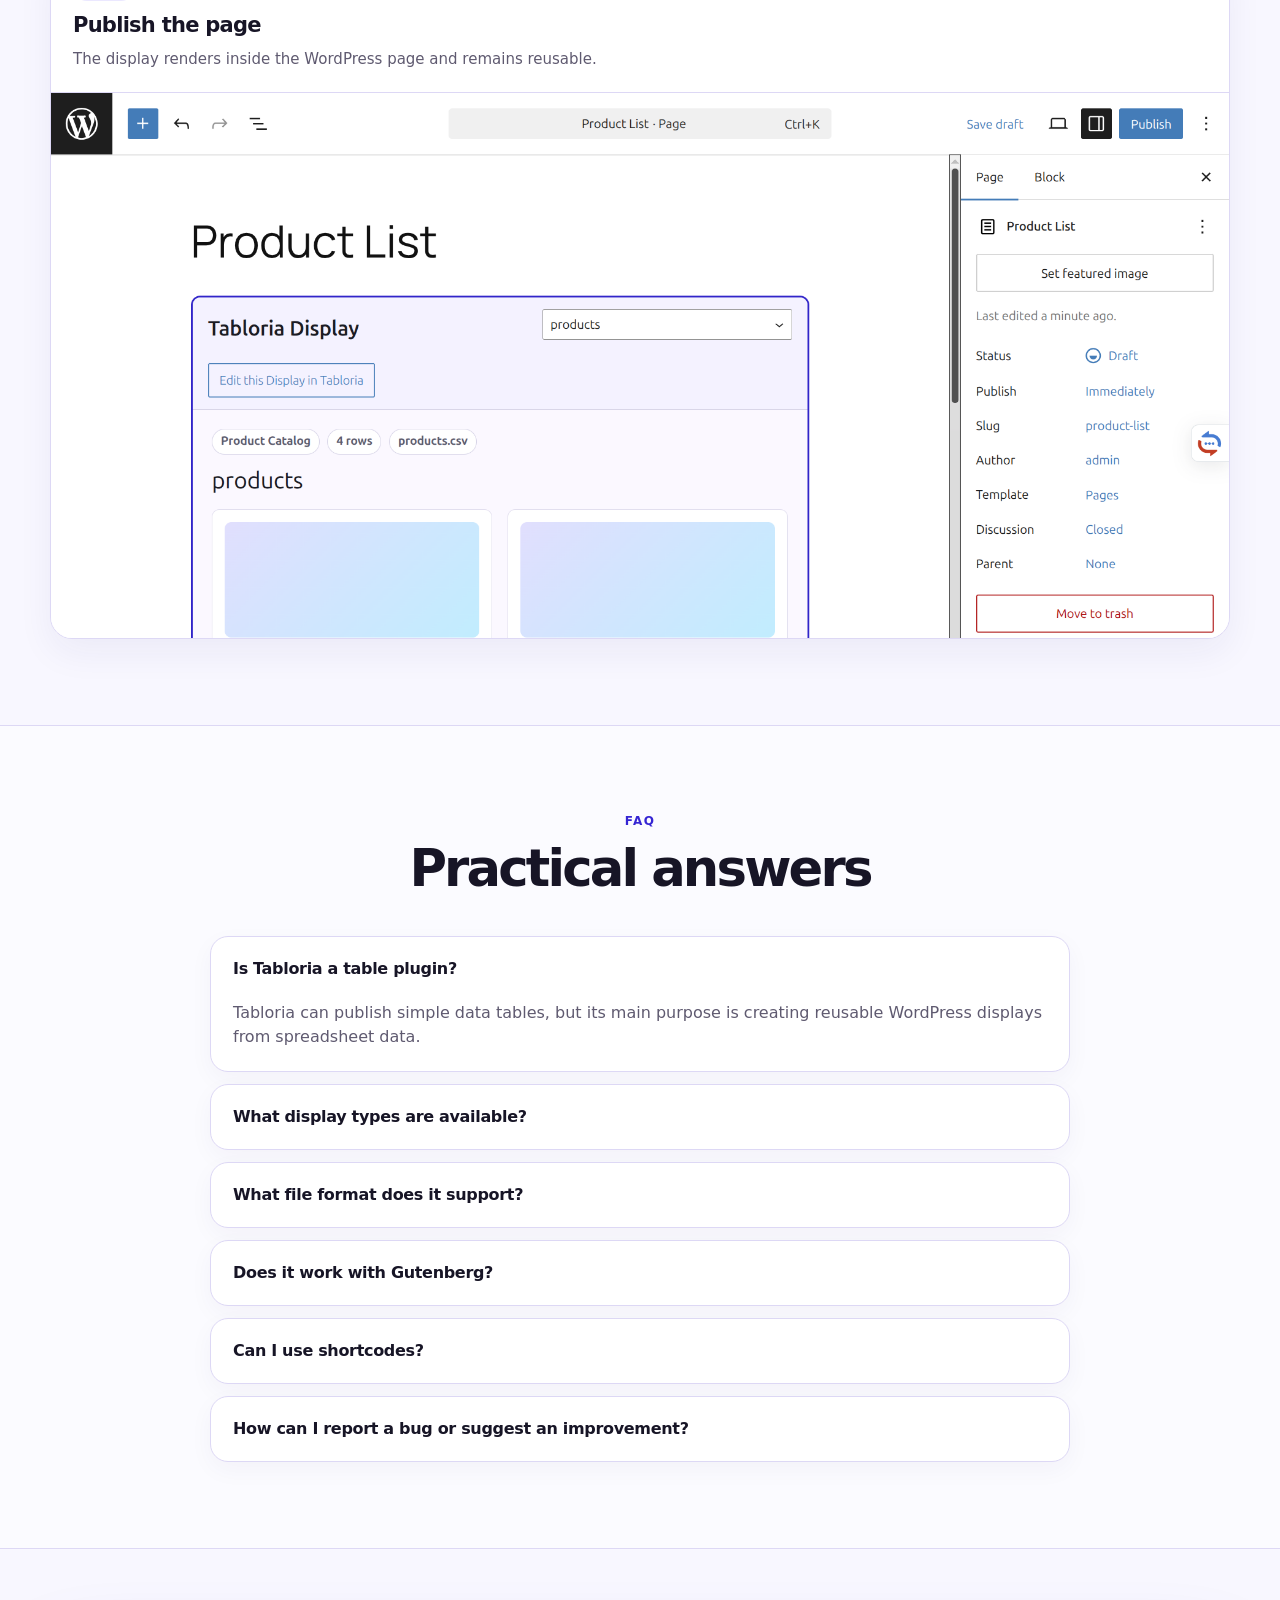
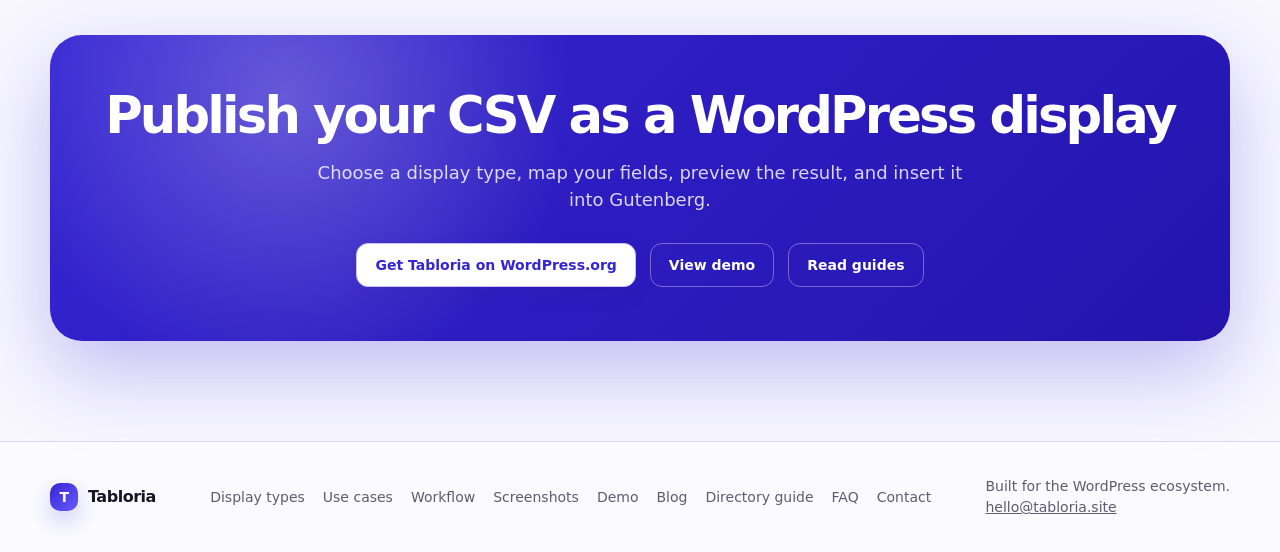
==== commit d9bac1d2: "blog" ====
--- a/index.html
+++ b/index.html
@@ -10,6 +10,32 @@
     name="description"
     content="Tabloria is a WordPress plugin that turns CSV data into searchable displays, product catalogs, directories, schedules, pricing tables, and simple data tables."
   />
+
+  <link rel="canonical" href="https://tabloria.site/" />
+  <link rel="icon" href="/favicon.ico" sizes="any" />
+  <link rel="icon" type="image/png" href="/favicon-32x32.png" />
+  <link rel="apple-touch-icon" href="/apple-touch-icon.png" />
+
+<meta property="og:type" content="website" />
+<meta property="og:title" content="Tabloria — CSV to WordPress Display Plugin" />
+<meta
+  property="og:description"
+  content="Turn CSV data into searchable WordPress displays, product catalogs, directories, schedules, pricing tables, and simple data tables."
+/>
+<meta property="og:url" content="https://tabloria.site/" />
+<meta property="og:image" content="https://tabloria.site/og-image.png" />
+<meta property="og:image:width" content="1200" />
+<meta property="og:image:height" content="630" />
+
+<meta name="twitter:card" content="summary_large_image" />
+<meta name="twitter:url" content="https://tabloria.site/" />
+<meta name="twitter:title" content="Tabloria — CSV to WordPress Display Plugin" />
+<meta
+  name="twitter:description"
+  content="Turn CSV data into searchable WordPress displays, product catalogs, directories, schedules, pricing tables, and simple data tables."
+/>
+<meta name="twitter:image" content="https://tabloria.site/og-image.png" />
+  
   <style>
     :root {
       --bg: #f8f7ff;
@@ -950,14 +976,16 @@
 
       <nav class="nav-links" aria-label="Main navigation">
         <a href="#display-types">Display types</a>
+        <a href="#use-cases">Use cases</a>
         <a href="#workflow">Workflow</a>
         <a href="#screenshots">Screenshots</a>
         <a href="demo.html">Demo</a>
+        <a href="/blog/">Blog</a>
         <a href="#faq">FAQ</a>
       </nav>
 
       <div class="actions">
-        <a class="btn btn-primary" href="https://wordpress.org/plugins/tabloria-searchable-displays/" target="_blank" rel="noopener" target="_blank" rel="noopener">Get Tabloria</a>
+        <a class="btn btn-primary" href="https://wordpress.org/plugins/tabloria-searchable-displays/" target="_blank" rel="noopener">Get Tabloria</a>
       </div>
     </div>
   </header>
@@ -975,6 +1003,7 @@
           <div class="hero-actions">
             <a class="btn btn-primary" href="#cta">Start with a CSV</a>
             <a class="btn btn-secondary" href="demo.html">View demo</a>
+            <a class="btn btn-ghost" href="/blog/">Read guides</a>
           </div>
 
           <div class="hero-points" aria-label="Product highlights">
@@ -1101,7 +1130,71 @@
       </div>
     </section>
 
-    <section class="section alt" id="workflow">
+    <section class="section alt" id="use-cases">
+      <div class="container">
+        <div class="section-head">
+          <div class="kicker">Use cases</div>
+          <h2>Common ways to use Tabloria</h2>
+          <p>
+            Tabloria helps WordPress users turn CSV files into searchable frontend displays without custom code.
+          </p>
+        </div>
+
+        <div class="value-grid">
+          <article class="value-card">
+            <div class="icon">CSV</div>
+            <h3>CSV to WordPress product catalog</h3>
+            <p>Create a searchable product catalog from CSV rows with names, categories, prices, statuses, and descriptions.</p>
+          </article>
+
+          <article class="value-card">
+            <div class="icon">DIR</div>
+            <h3>CSV to WordPress directory</h3>
+            <p>Publish directories for teams, services, locations, resources, or organizations from spreadsheet data.</p>
+          </article>
+
+          <article class="value-card">
+            <div class="icon">SEO</div>
+            <h3>CSV to searchable WordPress listings</h3>
+            <p>Build searchable listings with filters, cards, Gutenberg blocks, and shortcode support.</p>
+          </article>
+        </div>
+      </div>
+    </section>
+
+    <section class="section" id="guides">
+      <div class="container">
+        <div class="section-head">
+          <div class="kicker">Guides</div>
+          <h2>Learn how to publish searchable WordPress data displays</h2>
+          <p>
+            Practical guides for turning CSV and spreadsheet-style data into directories, searchable tables, and reusable WordPress displays.
+          </p>
+        </div>
+
+        <div class="value-grid">
+          <article class="value-card">
+            <div class="icon">DIR</div>
+            <h3><a href="/blog/how-to-create-searchable-directory-wordpress/">How to create a searchable directory in WordPress</a></h3>
+            <p>Use CSV-style data to publish a searchable directory for services, teams, resources, locations, or organizations.</p>
+          </article>
+
+          <article class="value-card">
+            <div class="icon">CSV</div>
+            <h3><a href="/blog/csv-to-searchable-table-wordpress/">CSV to searchable WordPress table</a></h3>
+            <p>Learn how to turn a CSV file into a searchable, filterable WordPress display without rebuilding rows manually.</p>
+          </article>
+
+          <article class="value-card">
+            <div class="icon">ALT</div>
+            <h3><a href="/blog/tablepress-alternative-searchable-displays/">TablePress alternative for searchable displays</a></h3>
+            <p>Understand when a traditional table plugin is enough and when a display-first CSV workflow makes more sense.</p>
+          </article>
+        </div>
+      </div>
+    </section>
+
+    <section class="section" id="workflow">
       <div class="container">
         <div class="section-head">
           <div class="kicker">Workflow</div>
@@ -1289,6 +1382,7 @@
           <div class="cta-actions">
             <a class="btn btn-secondary" href="https://wordpress.org/plugins/tabloria-searchable-displays/" target="_blank" rel="noopener">Get Tabloria on WordPress.org</a>
             <a class="btn btn-ghost" href="demo.html" style="color:white;border-color:rgba(255,255,255,.35);">View demo</a>
+            <a class="btn btn-ghost" href="/blog/" style="color:white;border-color:rgba(255,255,255,.35);">Read guides</a>
           </div>
         </div>
       </div>
@@ -1304,9 +1398,12 @@
 
     <div class="footer-links">
       <a href="#display-types">Display types</a>
+      <a href="#use-cases">Use cases</a>
       <a href="#workflow">Workflow</a>
       <a href="#screenshots">Screenshots</a>
       <a href="demo.html">Demo</a>
+      <a href="/blog/">Blog</a>
+      <a href="/blog/how-to-create-searchable-directory-wordpress/">Directory guide</a>
       <a href="#faq">FAQ</a>
       <a href="mailto:hello@tabloria.site">Contact</a>
     </div>
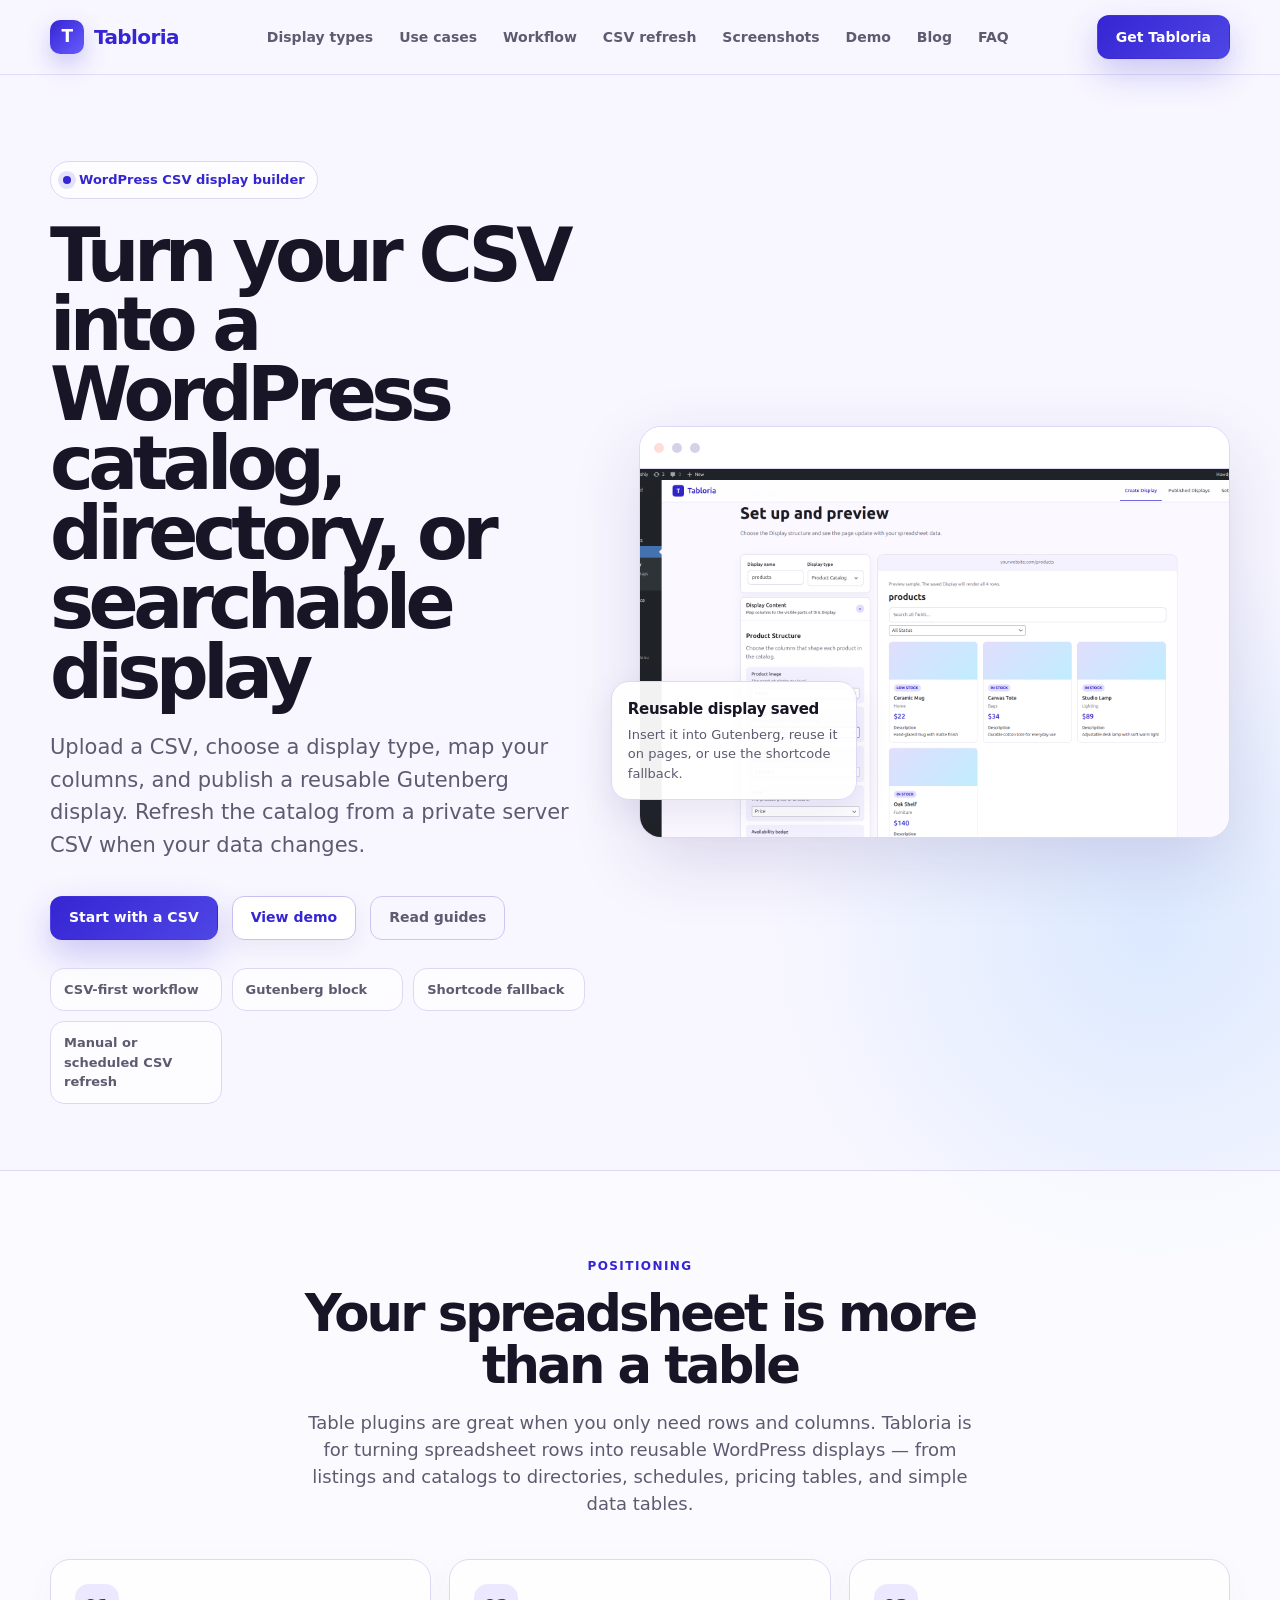
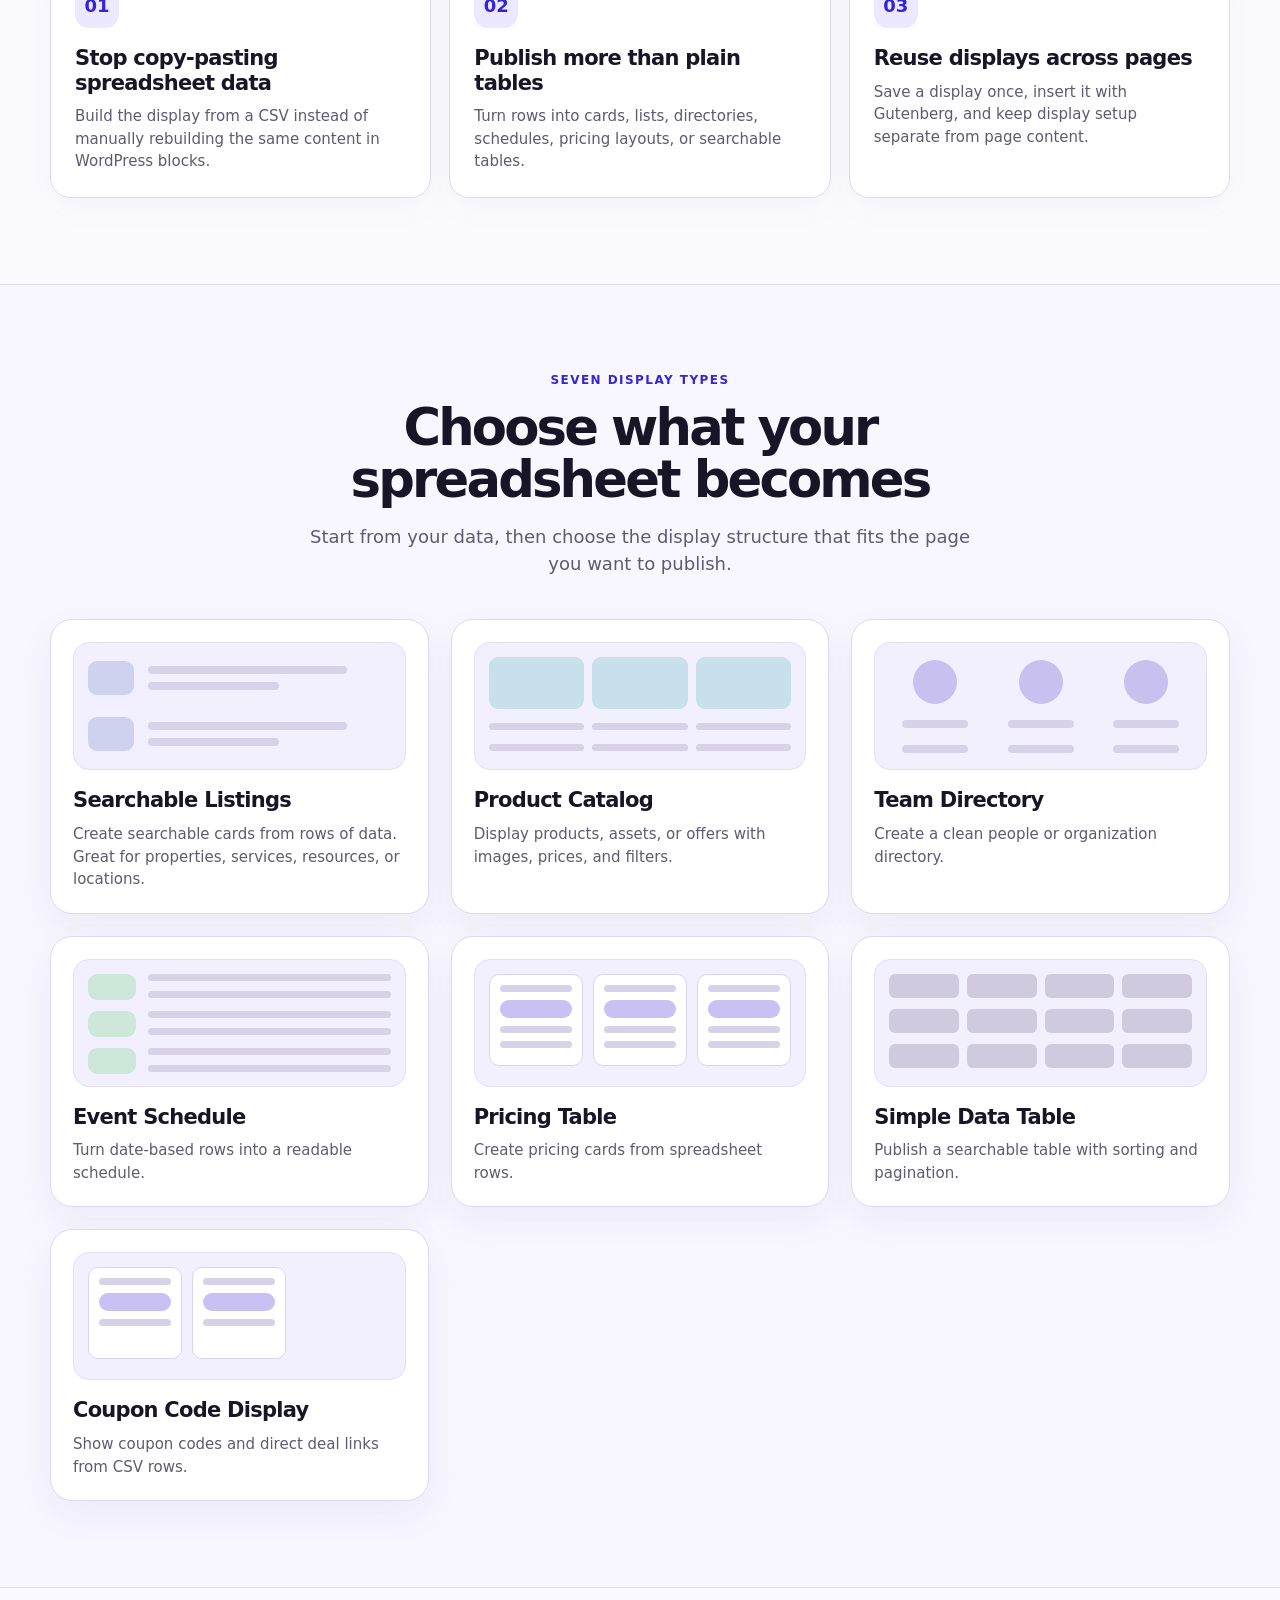
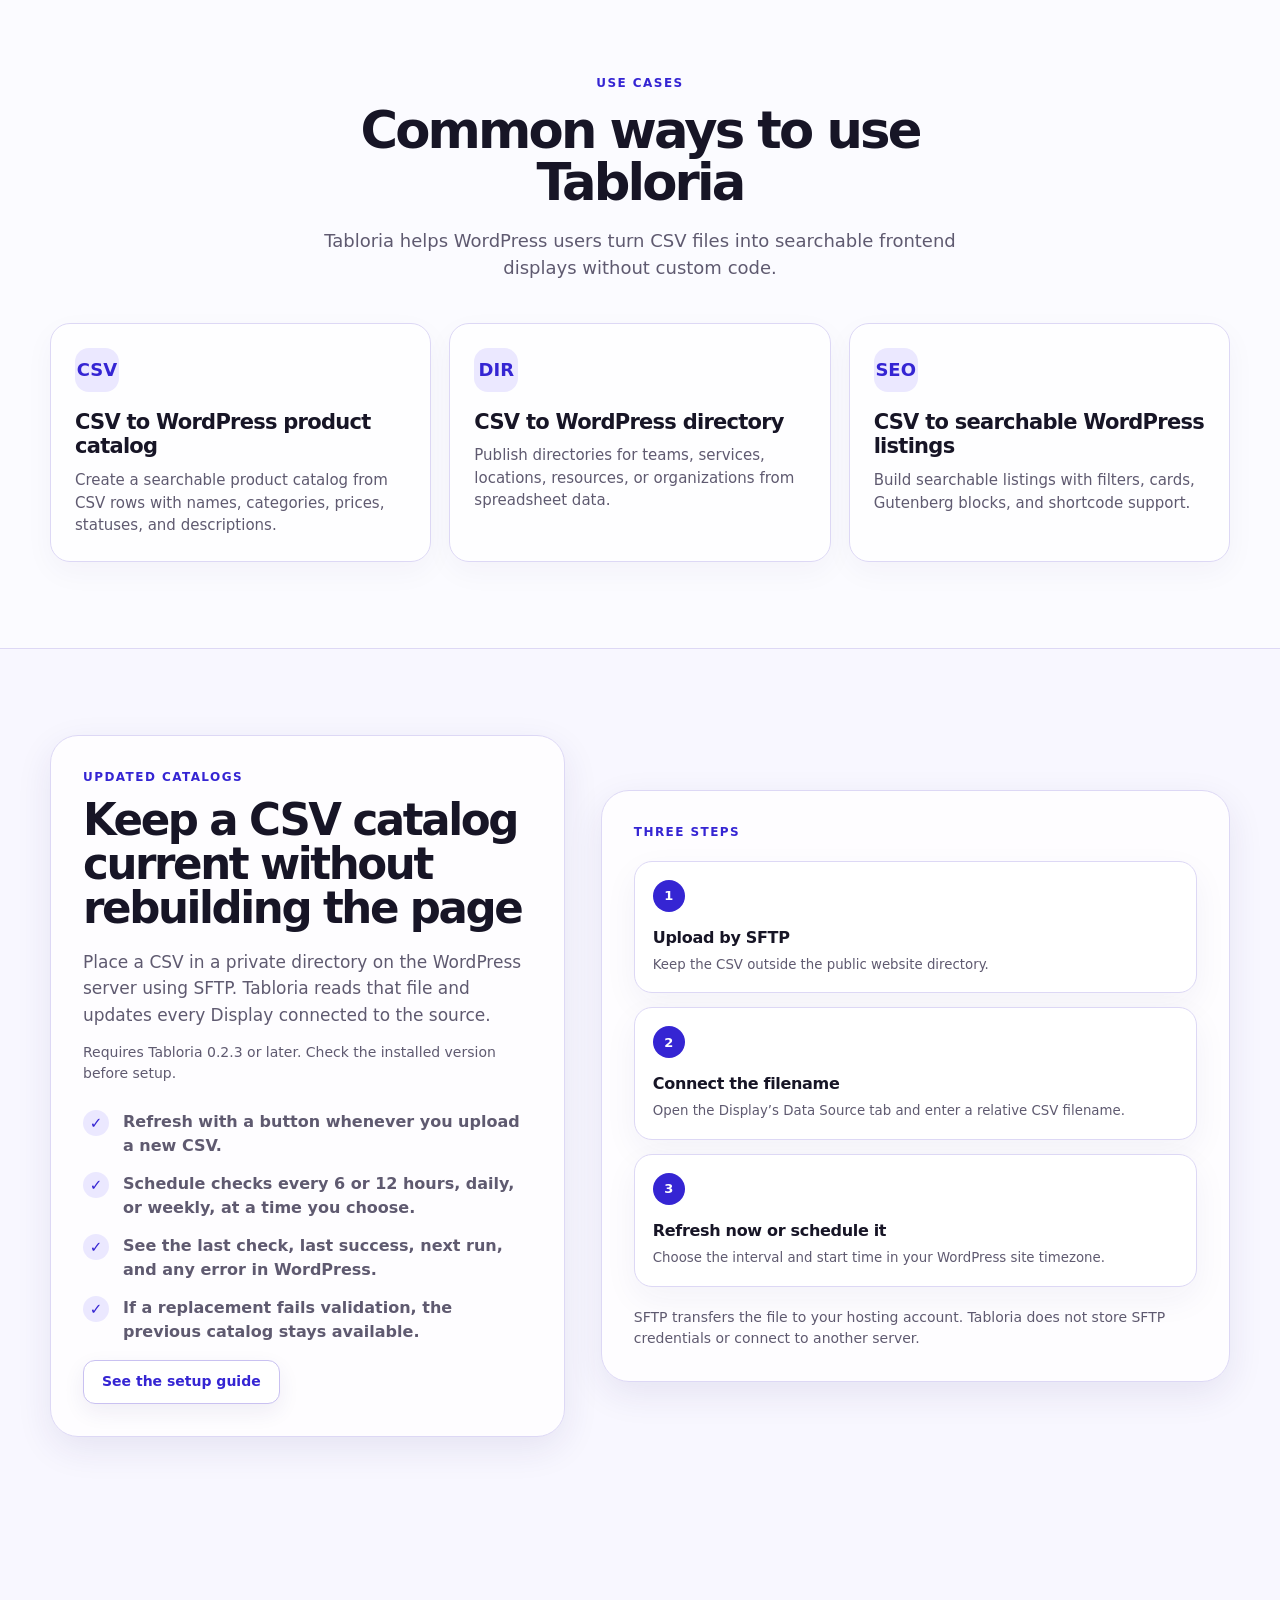
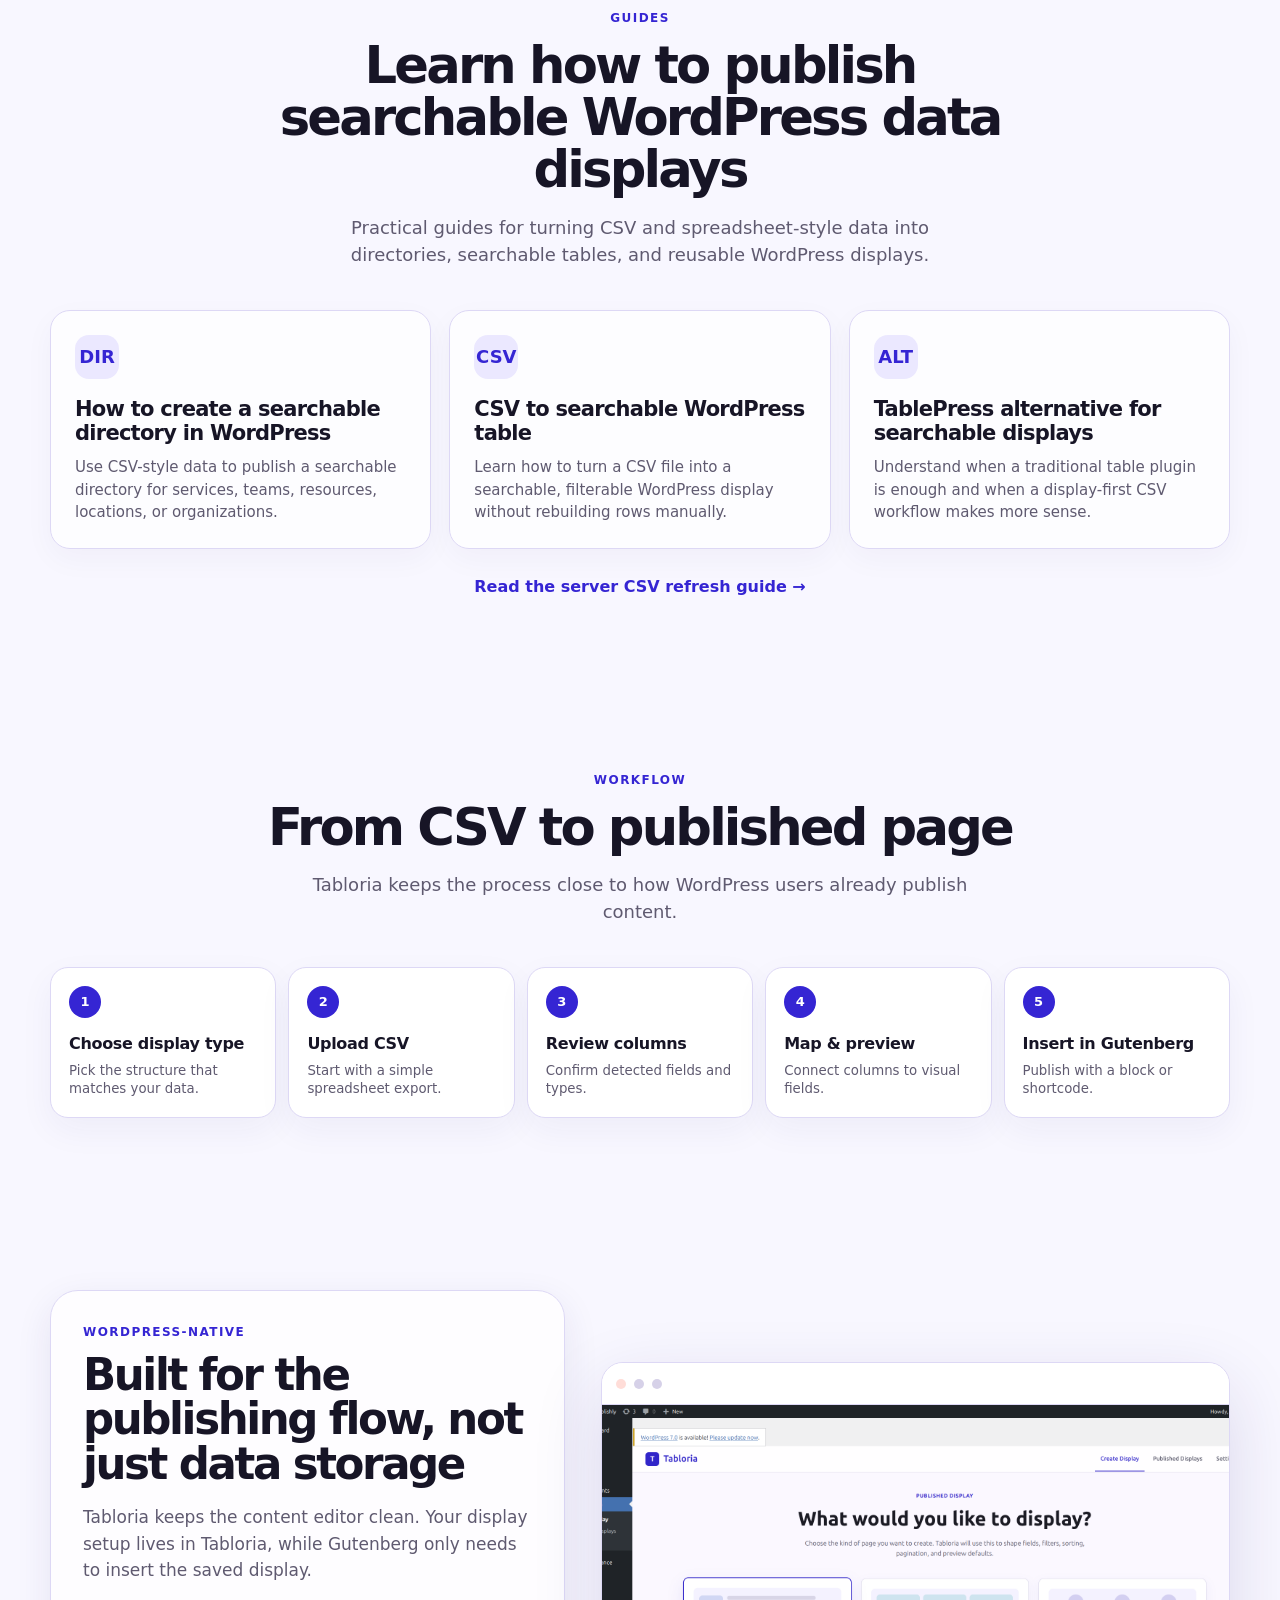
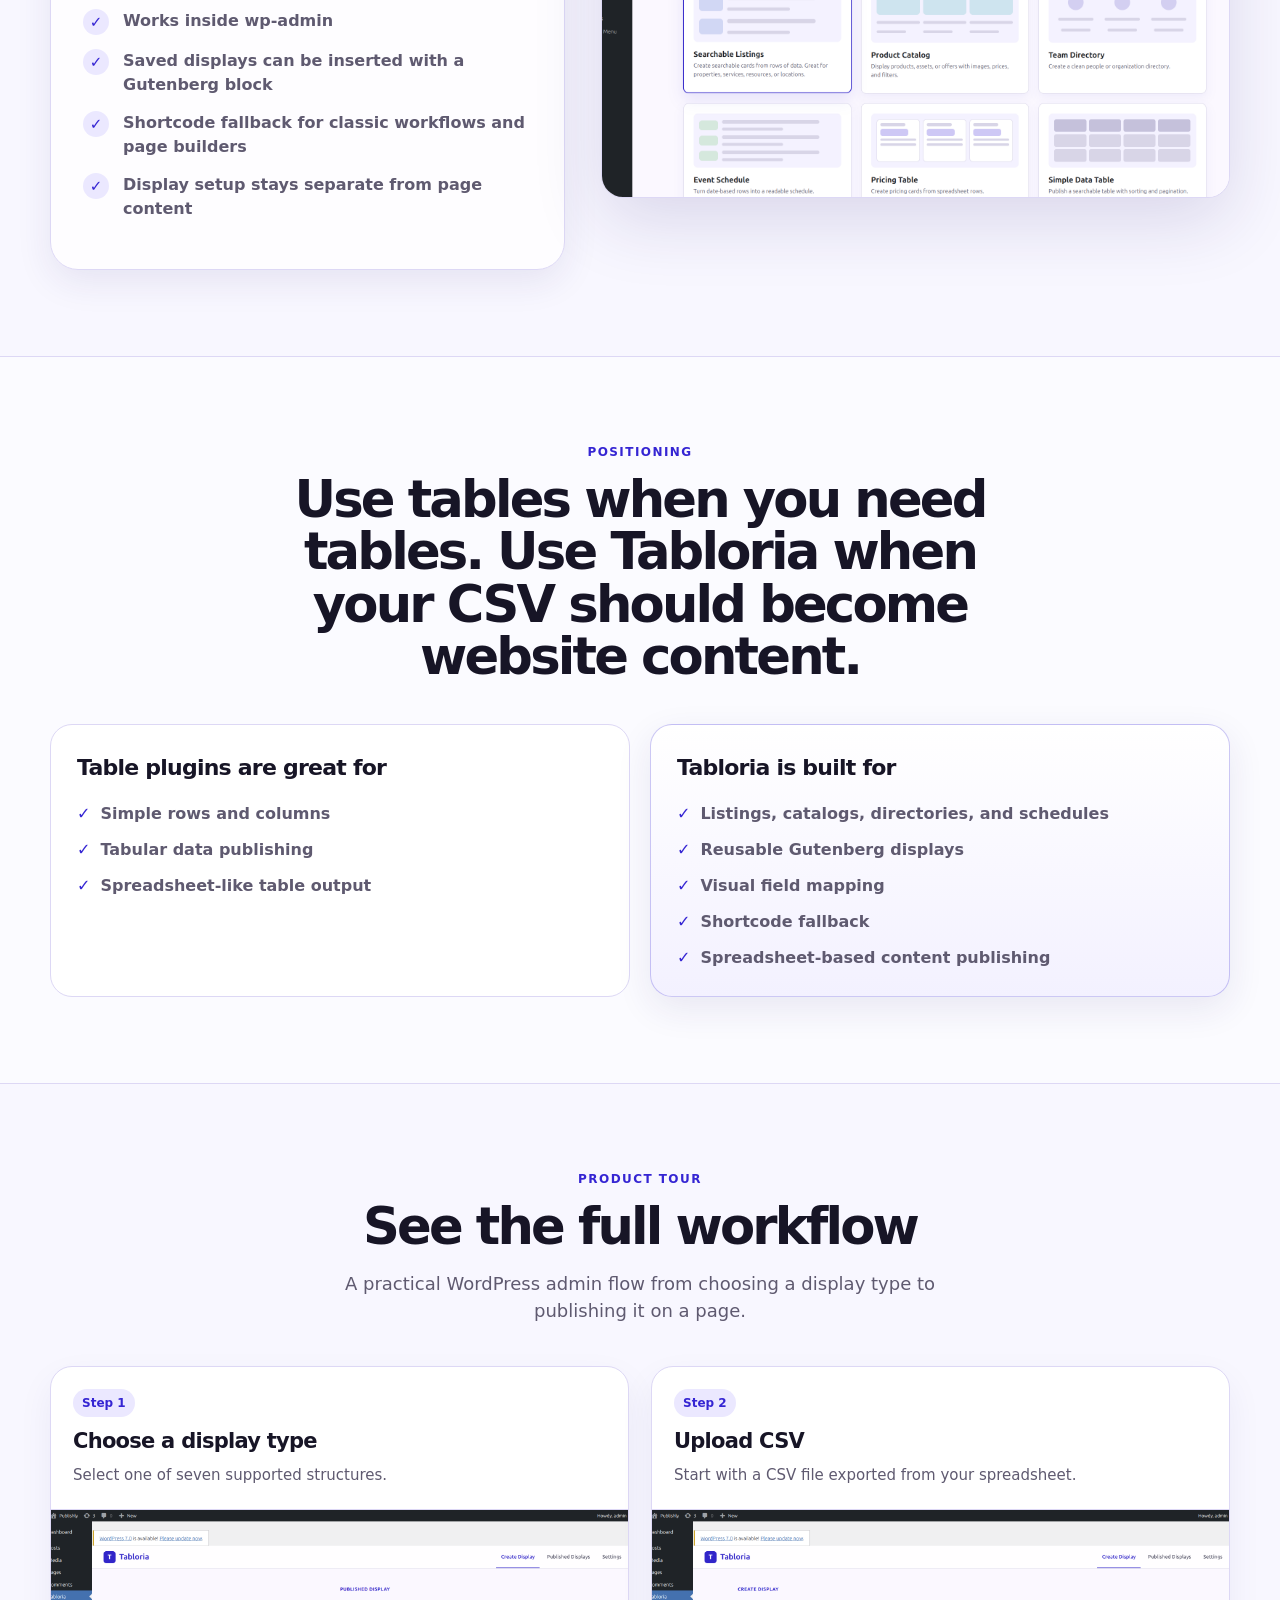
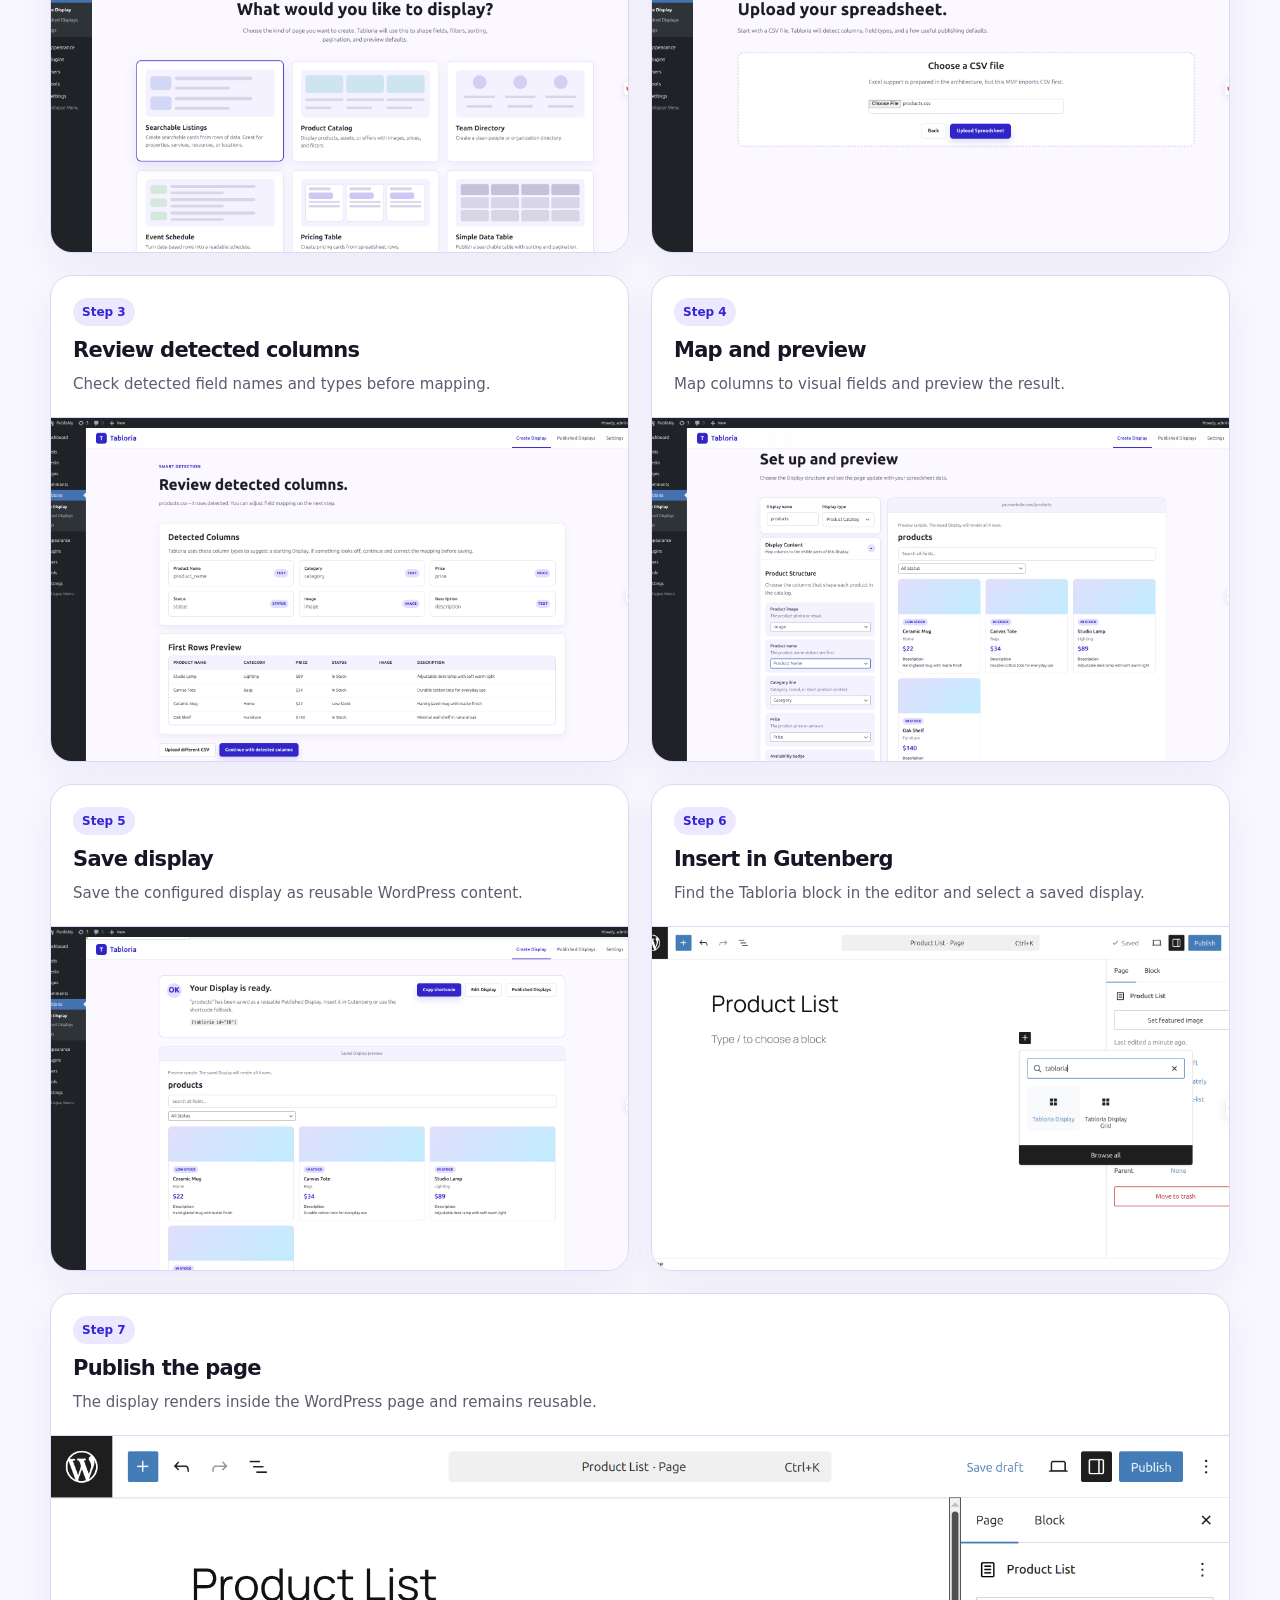
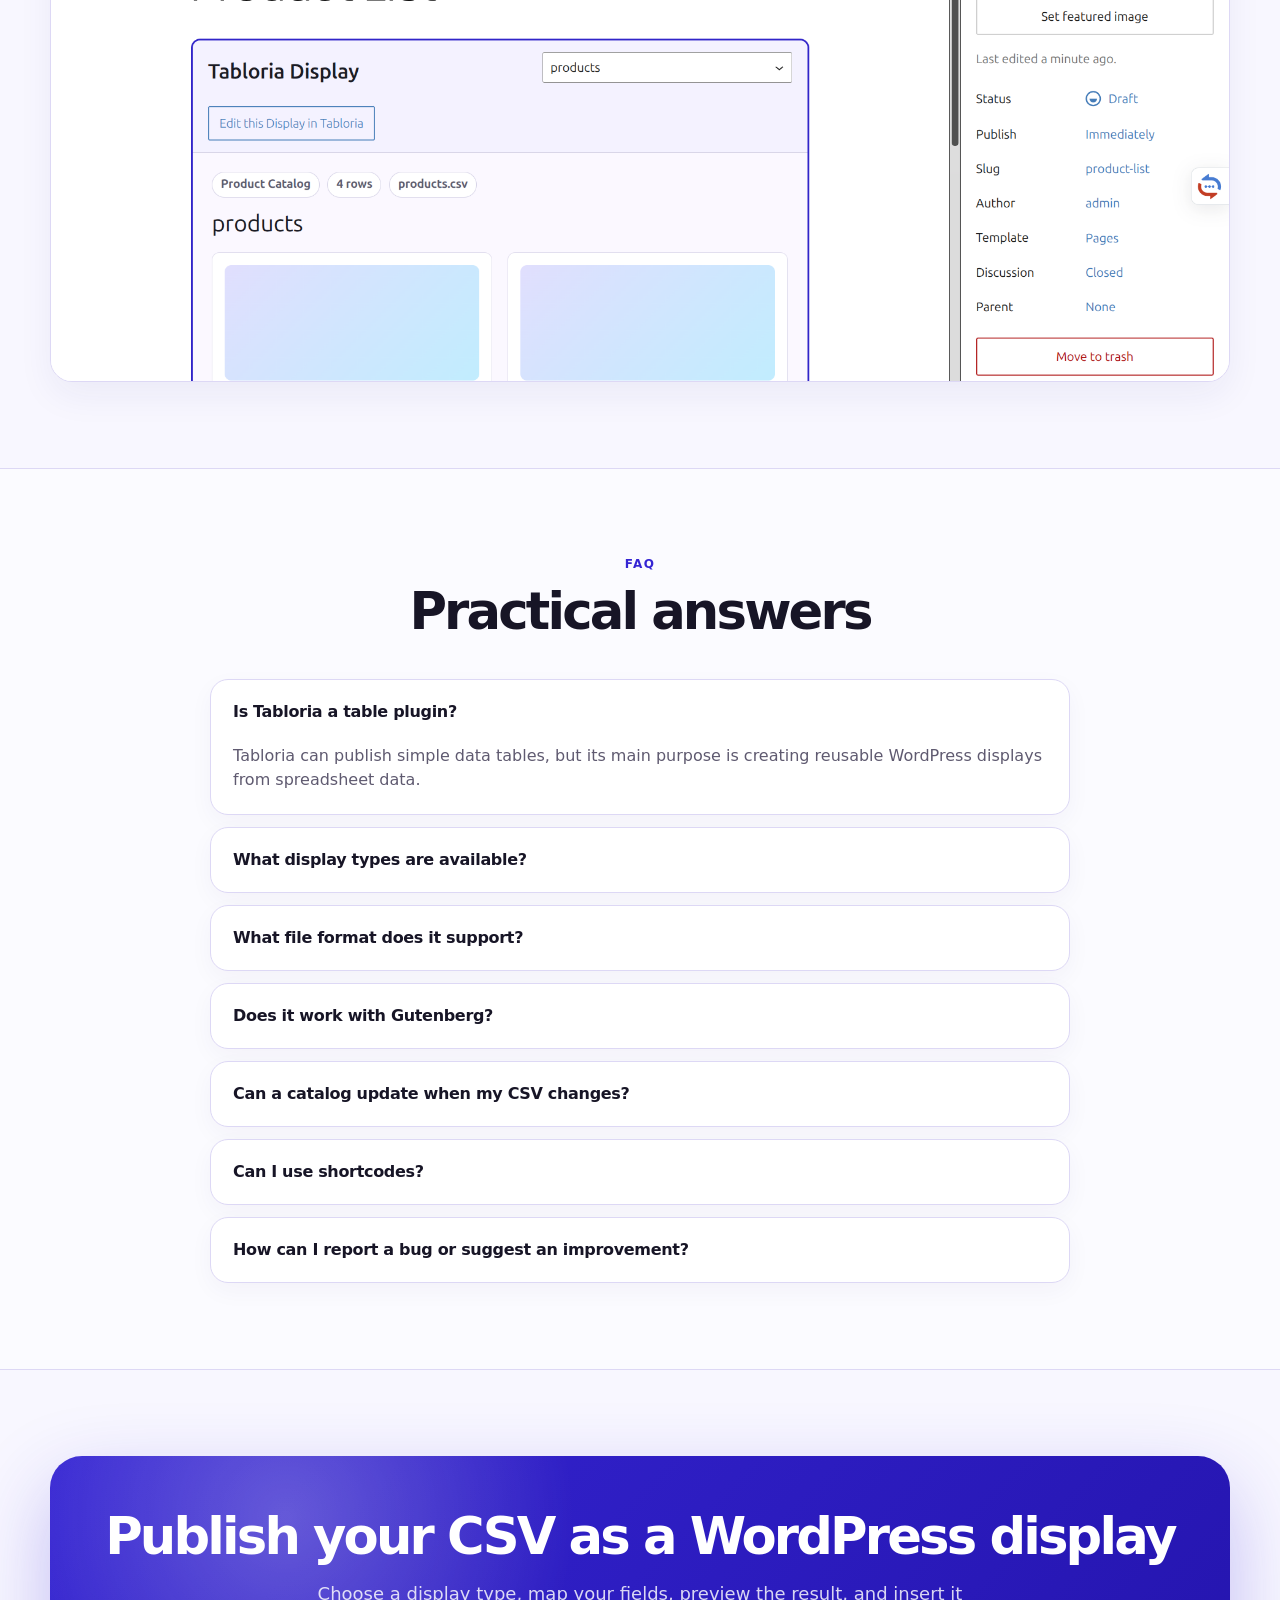
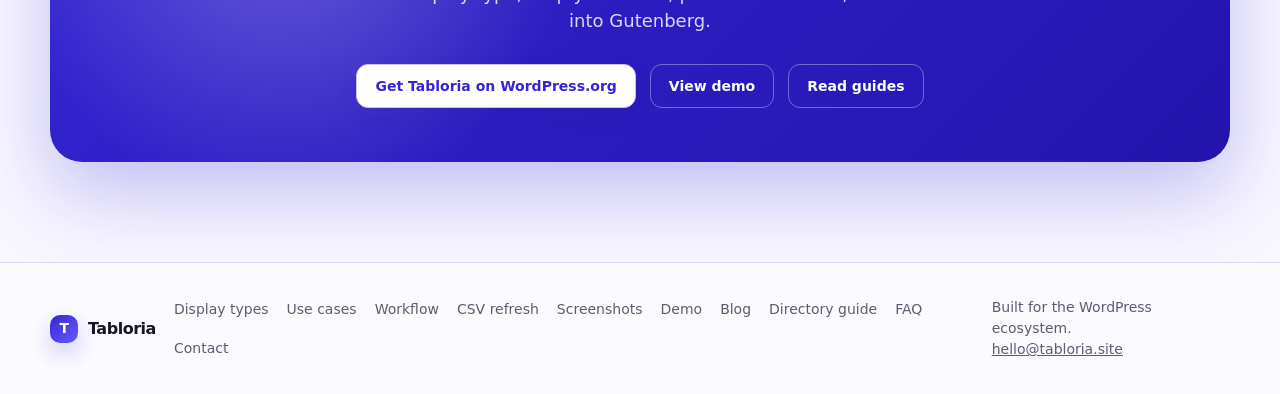
==== commit a54d715a: "Document server CSV refresh on the site" ====
--- a/index.html
+++ b/index.html
@@ -4,11 +4,11 @@
   <meta charset="utf-8" />
   <meta name="viewport" content="width=device-width, initial-scale=1" />
 
-  <title>Tabloria — CSV to WordPress Display Plugin</title>
+  <title>Tabloria — Searchable CSV Catalogs for WordPress</title>
 
   <meta
     name="description"
-    content="Tabloria is a WordPress plugin that turns CSV data into searchable displays, product catalogs, directories, schedules, pricing tables, and simple data tables."
+    content="Turn CSV files into searchable WordPress catalogs and directories. Refresh a private server CSV manually or on a schedule with Tabloria."
   />
 
   <link rel="canonical" href="https://tabloria.site/" />
@@ -17,10 +17,10 @@
   <link rel="apple-touch-icon" href="/apple-touch-icon.png" />
 
 <meta property="og:type" content="website" />
-<meta property="og:title" content="Tabloria — CSV to WordPress Display Plugin" />
+<meta property="og:title" content="Tabloria — Searchable CSV Catalogs for WordPress" />
 <meta
   property="og:description"
-  content="Turn CSV data into searchable WordPress displays, product catalogs, directories, schedules, pricing tables, and simple data tables."
+  content="Build searchable WordPress catalogs from CSV and refresh a private server file manually or on a schedule."
 />
 <meta property="og:url" content="https://tabloria.site/" />
 <meta property="og:image" content="https://tabloria.site/og-image.png" />
@@ -29,10 +29,10 @@
 
 <meta name="twitter:card" content="summary_large_image" />
 <meta name="twitter:url" content="https://tabloria.site/" />
-<meta name="twitter:title" content="Tabloria — CSV to WordPress Display Plugin" />
+<meta name="twitter:title" content="Tabloria — Searchable CSV Catalogs for WordPress" />
 <meta
   name="twitter:description"
-  content="Turn CSV data into searchable WordPress displays, product catalogs, directories, schedules, pricing tables, and simple data tables."
+  content="Build searchable WordPress catalogs from CSV and refresh a private server file manually or on a schedule."
 />
 <meta name="twitter:image" content="https://tabloria.site/og-image.png" />
   
@@ -978,6 +978,7 @@
         <a href="#display-types">Display types</a>
         <a href="#use-cases">Use cases</a>
         <a href="#workflow">Workflow</a>
+        <a href="#csv-refresh">CSV refresh</a>
         <a href="#screenshots">Screenshots</a>
         <a href="demo.html">Demo</a>
         <a href="/blog/">Blog</a>
@@ -997,7 +998,7 @@
           <div class="eyebrow"><span class="eyebrow-dot"></span> WordPress CSV display builder</div>
           <h1>Turn your CSV into a WordPress catalog, directory, or searchable display</h1>
           <p class="lead">
-            Upload a CSV, choose one of six display types, map your columns, and publish reusable Gutenberg displays without custom code.
+            Upload a CSV, choose a display type, map your columns, and publish a reusable Gutenberg display. Refresh the catalog from a private server CSV when your data changes.
           </p>
 
           <div class="hero-actions">
@@ -1010,6 +1011,7 @@
             <div class="hero-point">CSV-first workflow</div>
             <div class="hero-point">Gutenberg block</div>
             <div class="hero-point">Shortcode fallback</div>
+            <div class="hero-point">Manual or scheduled CSV refresh</div>
           </div>
         </div>
 
@@ -1062,7 +1064,7 @@
     <section class="section" id="display-types">
       <div class="container">
         <div class="section-head">
-          <div class="kicker">Six display types</div>
+          <div class="kicker">Seven display types</div>
           <h2>Choose what your spreadsheet becomes</h2>
           <p>Start from your data, then choose the display structure that fits the page you want to publish.</p>
         </div>
@@ -1126,6 +1128,15 @@
             <h3>Simple Data Table</h3>
             <p>Publish a searchable table with sorting and pagination.</p>
           </article>
+
+          <article class="display-card">
+            <div class="display-thumb mock-pricing">
+              <div class="mock-price-card"><div class="skeleton-line"></div><div class="skeleton-block"></div><div class="skeleton-line"></div></div>
+              <div class="mock-price-card"><div class="skeleton-line"></div><div class="skeleton-block"></div><div class="skeleton-line"></div></div>
+            </div>
+            <h3>Coupon Code Display</h3>
+            <p>Show coupon codes and direct deal links from CSV rows.</p>
+          </article>
         </div>
       </div>
     </section>
@@ -1162,6 +1173,33 @@
       </div>
     </section>
 
+    <section class="section" id="csv-refresh">
+      <div class="container feature-split">
+        <div class="panel">
+          <div class="kicker">Updated catalogs</div>
+          <h2>Keep a CSV catalog current without rebuilding the page</h2>
+          <p class="lead" style="font-size:17px;margin-top:18px;">Place a CSV in a private directory on the WordPress server using SFTP. Tabloria reads that file and updates every Display connected to the source.</p>
+          <p style="color:var(--muted);font-size:14px;margin:14px 0 0;">Requires Tabloria 0.2.3 or later. Check the installed version before setup.</p>
+          <ul class="check-list">
+            <li><span class="check">✓</span><span>Refresh with a button whenever you upload a new CSV.</span></li>
+            <li><span class="check">✓</span><span>Schedule checks every 6 or 12 hours, daily, or weekly, at a time you choose.</span></li>
+            <li><span class="check">✓</span><span>See the last check, last success, next run, and any error in WordPress.</span></li>
+            <li><span class="check">✓</span><span>If a replacement fails validation, the previous catalog stays available.</span></li>
+          </ul>
+          <a class="btn btn-secondary" href="/blog/refresh-csv-wordpress-sftp/">See the setup guide</a>
+        </div>
+        <div class="panel">
+          <div class="kicker">Three steps</div>
+          <div class="workflow" style="grid-template-columns:1fr;gap:14px;margin-top:20px;">
+            <div class="workflow-step"><div class="step-no">1</div><div><strong>Upload by SFTP</strong><small>Keep the CSV outside the public website directory.</small></div></div>
+            <div class="workflow-step"><div class="step-no">2</div><div><strong>Connect the filename</strong><small>Open the Display’s Data Source tab and enter a relative CSV filename.</small></div></div>
+            <div class="workflow-step"><div class="step-no">3</div><div><strong>Refresh now or schedule it</strong><small>Choose the interval and start time in your WordPress site timezone.</small></div></div>
+          </div>
+          <p style="color:var(--muted);font-size:14px;margin:20px 0 0;">SFTP transfers the file to your hosting account. Tabloria does not store SFTP credentials or connect to another server.</p>
+        </div>
+      </div>
+    </section>
+
     <section class="section" id="guides">
       <div class="container">
         <div class="section-head">
@@ -1191,6 +1229,7 @@
             <p>Understand when a traditional table plugin is enough and when a display-first CSV workflow makes more sense.</p>
           </article>
         </div>
+        <p style="text-align:center;margin:26px 0 0;"><a href="/blog/refresh-csv-wordpress-sftp/" style="color:var(--primary);font-weight:750;">Read the server CSV refresh guide →</a></p>
       </div>
     </section>
 
@@ -1292,7 +1331,7 @@
 
         <div class="tour-grid">
           <article class="tour-card">
-            <div class="tour-copy"><span class="step-pill">Step 1</span><h3>Choose a display type</h3><p>Select one of six supported structures.</p></div>
+            <div class="tour-copy"><span class="step-pill">Step 1</span><h3>Choose a display type</h3><p>Select one of seven supported structures.</p></div>
             <img src="image1.png" alt="Choosing a Tabloria display type in WordPress admin" />
           </article>
 
@@ -1344,7 +1383,7 @@
 
           <details>
             <summary>What display types are available?</summary>
-            <p>Tabloria currently supports Searchable Listings, Product Catalog, Team Directory, Event Schedule, Pricing Table, and Simple Data Table.</p>
+            <p>Tabloria supports Searchable Listings, Product Catalog, Team Directory, Event Schedule, Pricing Table, Coupon Code Display, and Simple Data Table.</p>
           </details>
 
           <details>
@@ -1355,6 +1394,11 @@
           <details>
             <summary>Does it work with Gutenberg?</summary>
             <p>Yes. Saved displays can be inserted with the Tabloria Gutenberg block.</p>
+          </details>
+
+          <details>
+            <summary>Can a catalog update when my CSV changes?</summary>
+            <p>Yes. Put a CSV in a private directory on the WordPress server, then refresh it in the Data Source tab or schedule checks every 6 or 12 hours, daily, or weekly. <a href="/blog/refresh-csv-wordpress-sftp/" style="color:var(--primary);text-decoration:underline;">Follow the setup guide</a>.</p>
           </details>
 
           <details>
@@ -1400,6 +1444,7 @@
       <a href="#display-types">Display types</a>
       <a href="#use-cases">Use cases</a>
       <a href="#workflow">Workflow</a>
+      <a href="#csv-refresh">CSV refresh</a>
       <a href="#screenshots">Screenshots</a>
       <a href="demo.html">Demo</a>
       <a href="/blog/">Blog</a>
